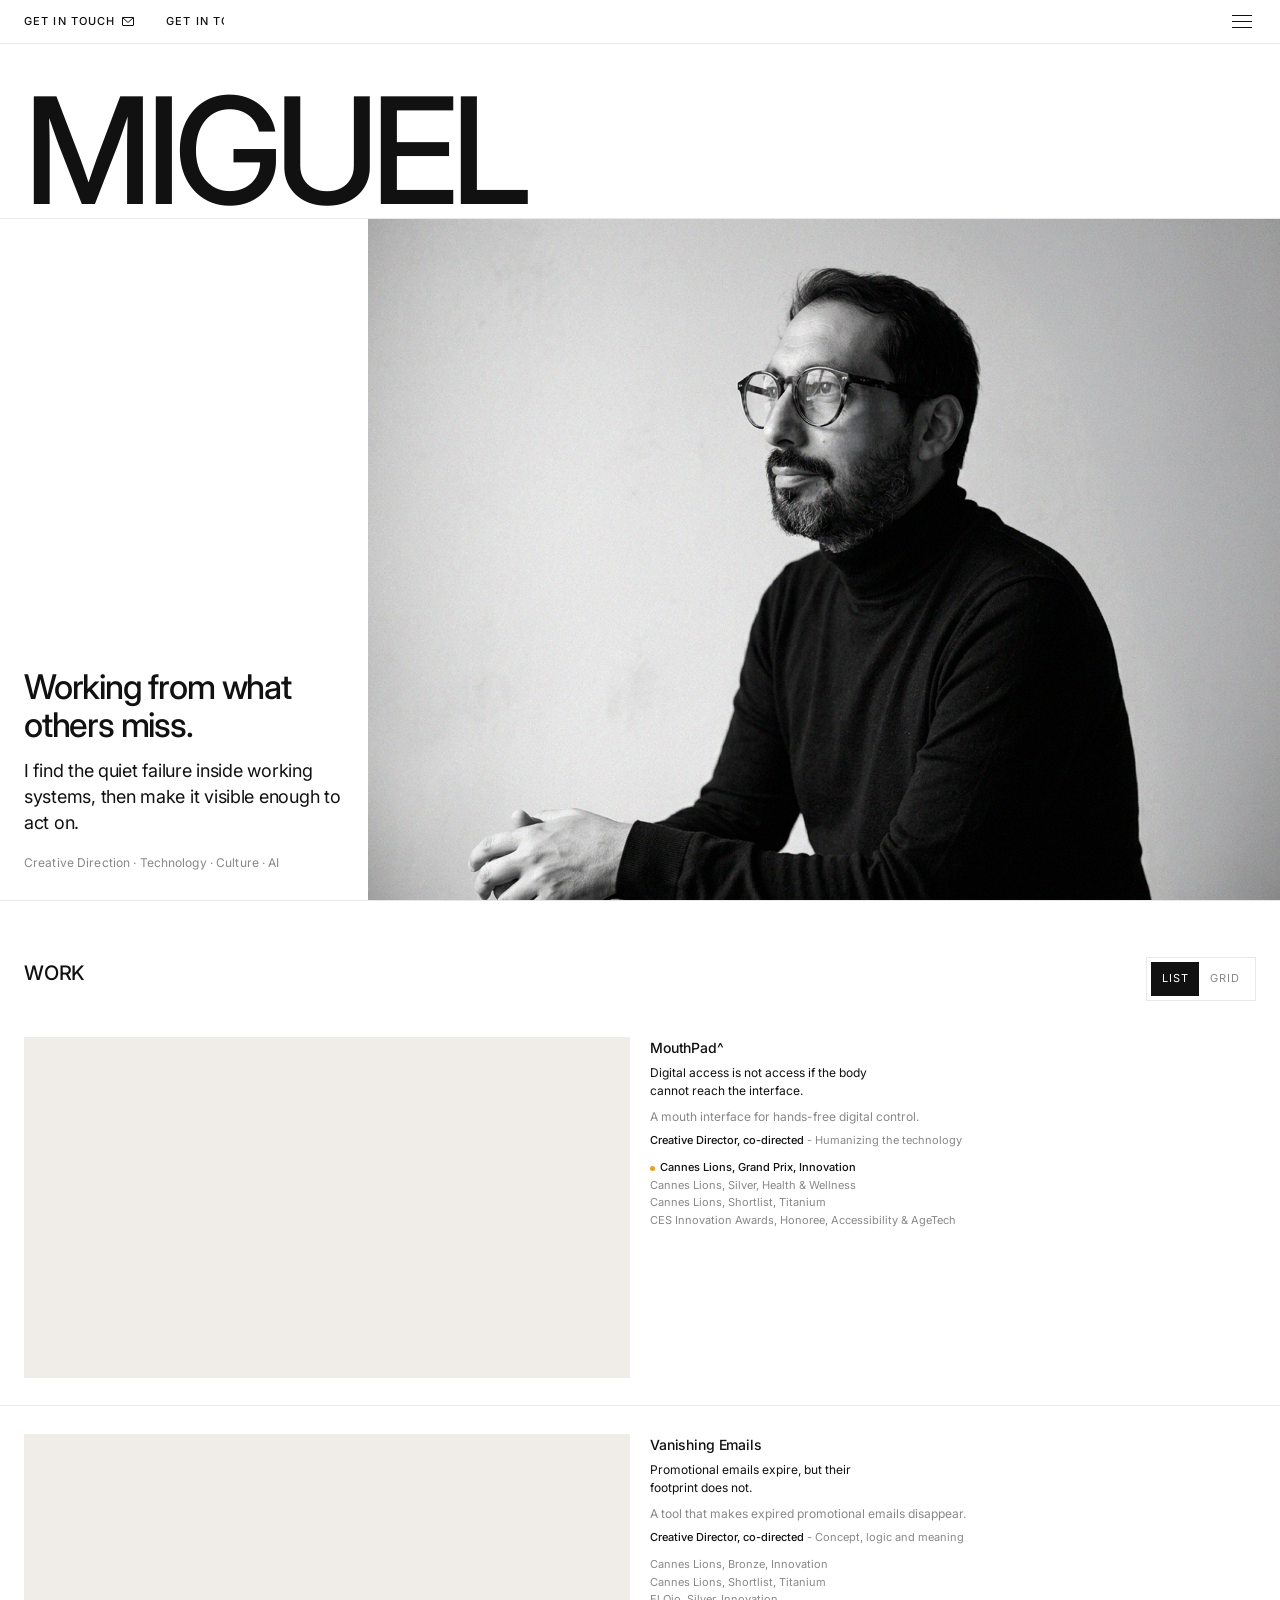
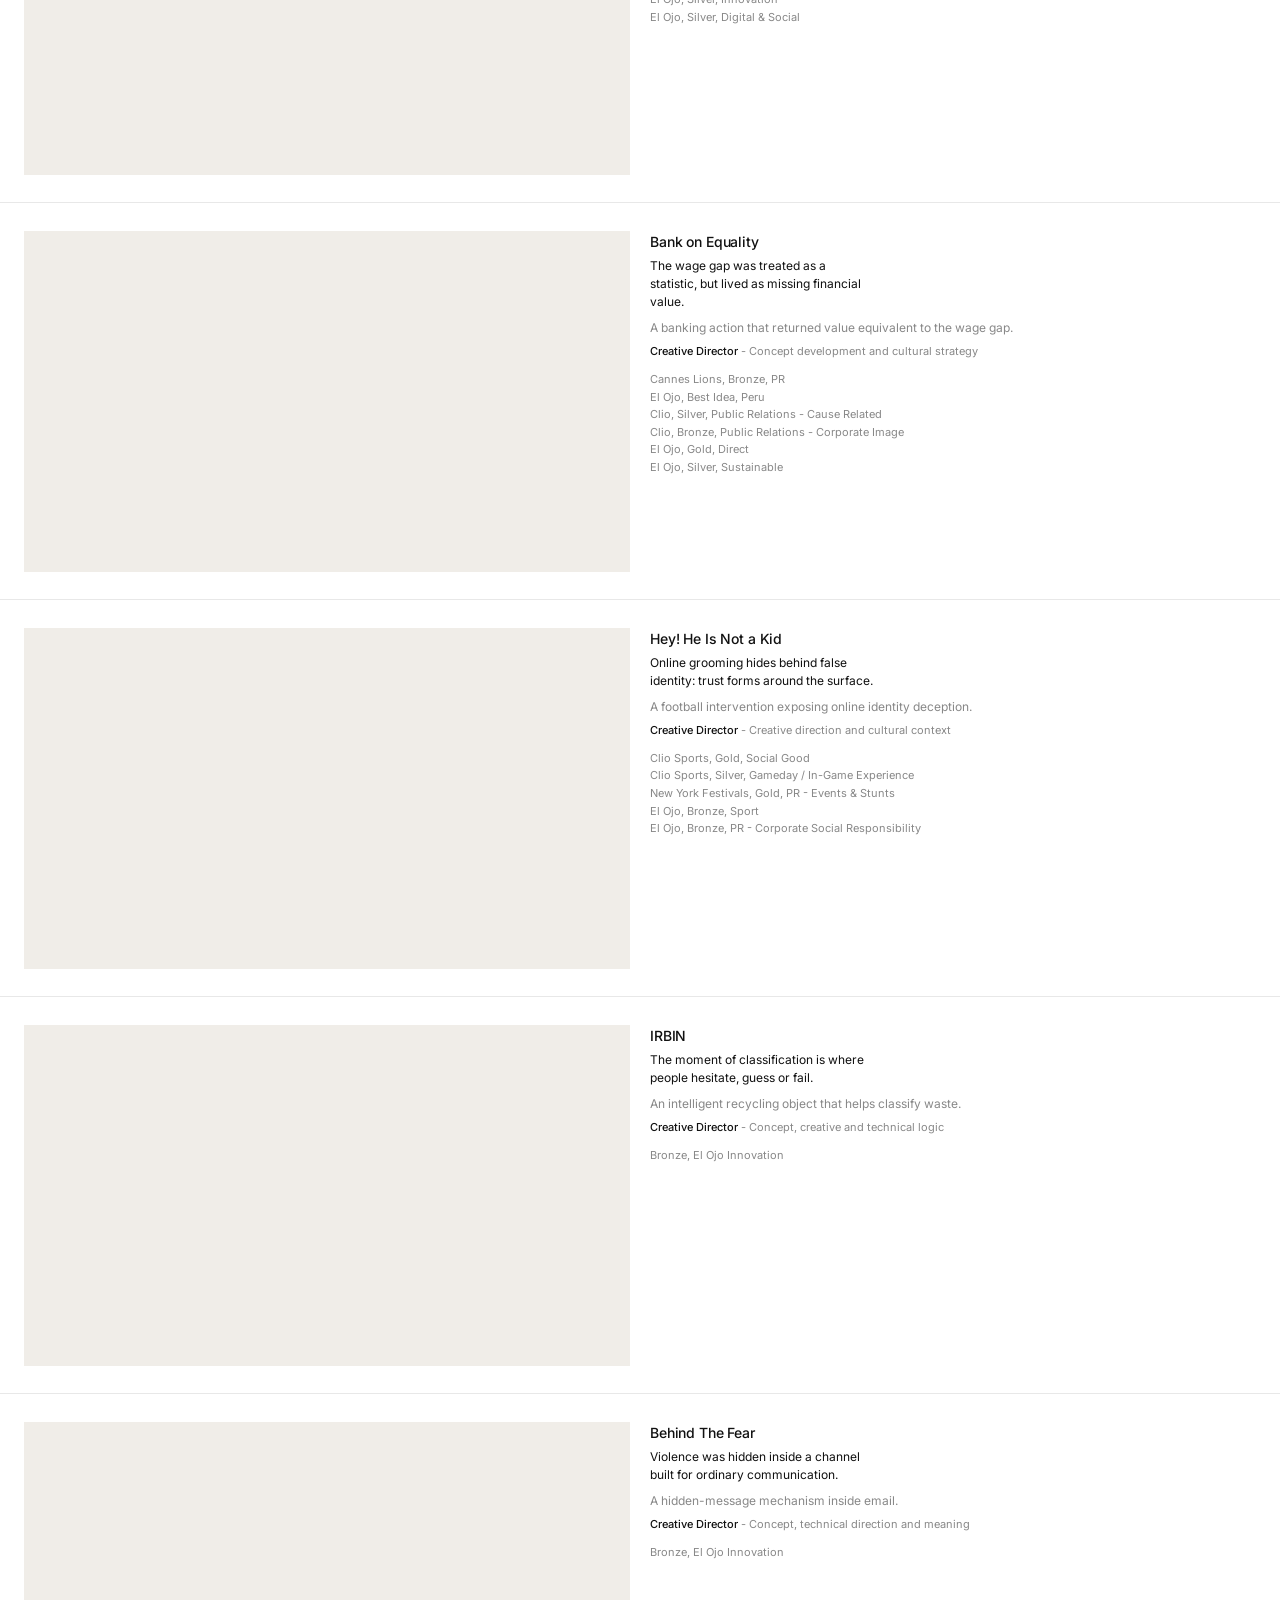
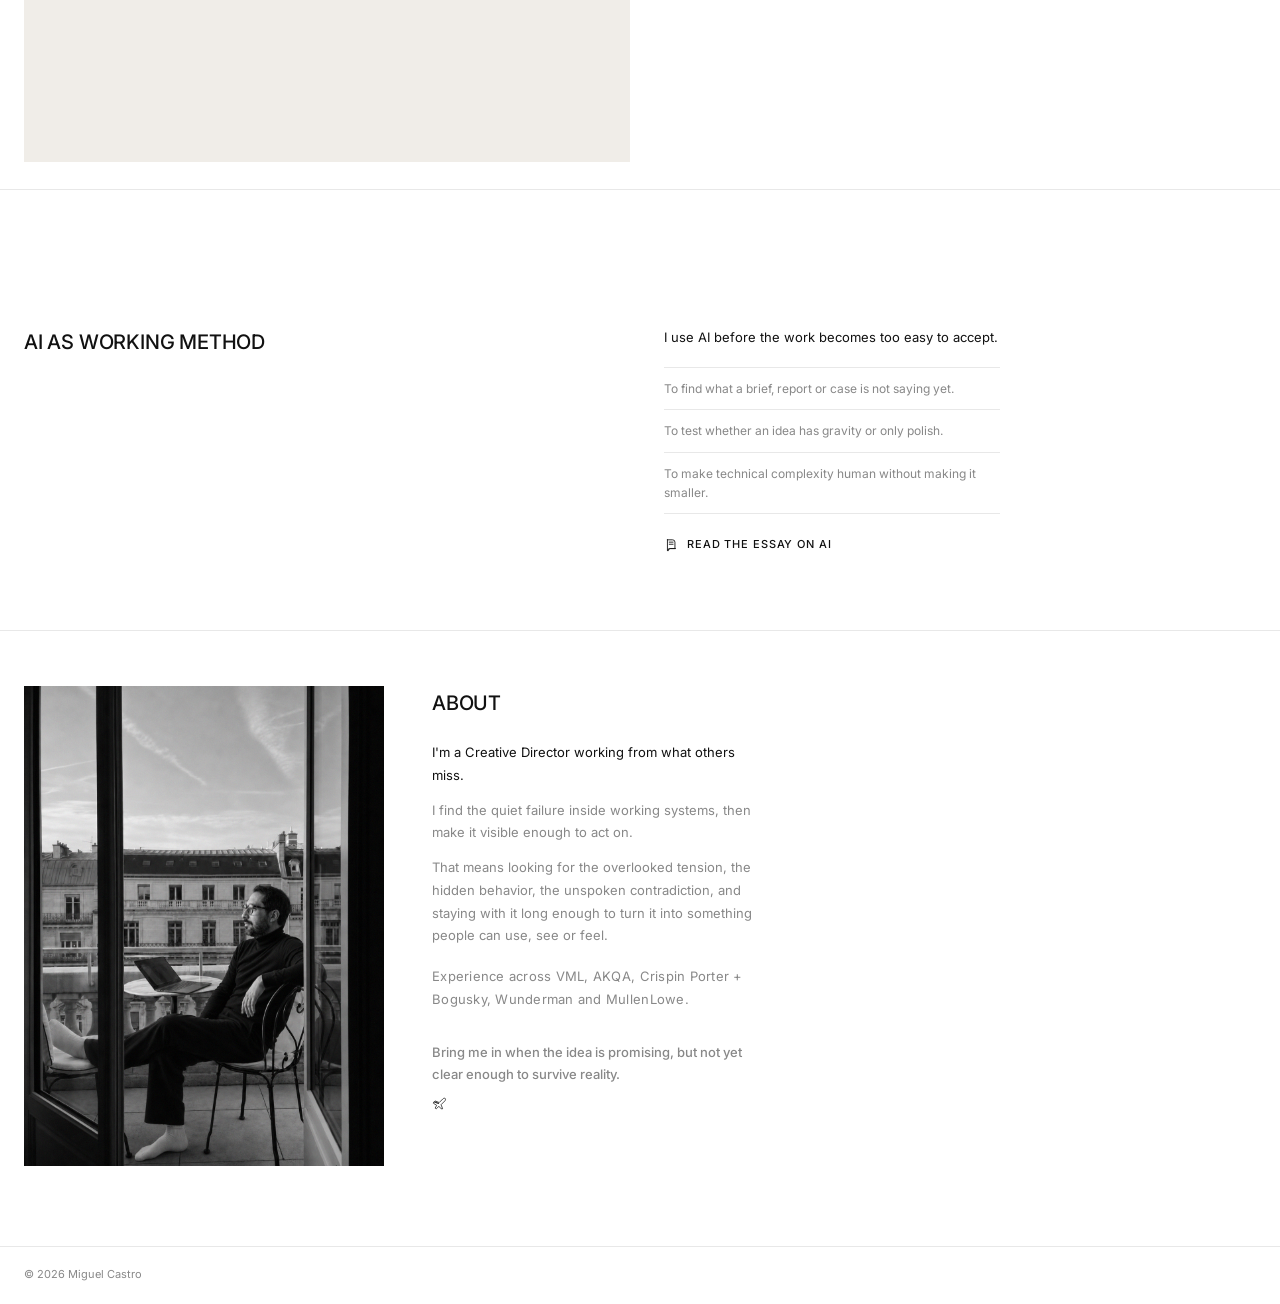
==== index.html @ 98047494 "Update index.html" ====
<!DOCTYPE html>
<html lang="en">
<head>
<meta charset="UTF-8">
<meta name="viewport" content="width=device-width, initial-scale=1.0">
<title>Miguel Castro - Creative Director</title>
<meta name="description" content="Creative Director working from what others miss. Finding overlooked tensions, hidden behaviors and unspoken contradictions across creativity, technology and culture.">
<meta name="author" content="Miguel Castro">
<meta name="robots" content="index, follow">

<!-- Open Graph -->
<meta property="og:type" content="website">
<meta property="og:title" content="Miguel Castro - Creative Director">
<meta property="og:description" content="Creative Director working from what others miss. Finding overlooked tensions, hidden behaviors and unspoken contradictions across creativity, technology and culture.">
<meta property="og:image" content="og-image.png">
<meta property="og:image:width" content="1200">
<meta property="og:image:height" content="630">

<!-- Twitter Card -->
<meta name="twitter:card" content="summary_large_image">
<meta name="twitter:title" content="Miguel Castro - Creative Director">
<meta name="twitter:description" content="Creative Director working from what others miss.">
<meta name="twitter:image" content="og-image.png">

<!-- Favicon -->
<link rel="icon" type="image/png" href="favicon.png">
<link rel="preconnect" href="https://fonts.googleapis.com">
<link rel="preconnect" href="https://fonts.gstatic.com" crossorigin>
<link href="https://fonts.googleapis.com/css2?family=Inter:wght@400;500&display=swap" rel="stylesheet">
<style>
  * { margin: 0; padding: 0; box-sizing: border-box; }
  html { scroll-behavior: smooth; }

  body {
    background: #fff;
    color: #111;
    font-family: 'Inter', -apple-system, 'Helvetica Neue', Helvetica, Arial, sans-serif;
    font-size: 13px;
    font-weight: 400;
    line-height: 1.6;
    -webkit-font-smoothing: antialiased;
    overflow-x: hidden;
  }

  ::selection { background: #111; color: #fff; }

  /* ---- Nav ---- */
  .site-nav {
    position: fixed; top: 0; left: 0; right: 0; z-index: 200;
    height: 44px;
    background: #fff;
    border-bottom: 1px solid #e8e8e8;
    display: flex;
    align-items: center;
    justify-content: space-between;
    padding: 0 24px;
    overflow: hidden;
  }

  /* Contained ticker CTA */
  .nav-ticker {
    display: inline-flex;
    align-items: center;
    overflow: hidden;
    width: 200px;
    height: 44px;
    cursor: pointer;
    text-decoration: none;
    flex-shrink: 0;
  }
  .nav-ticker-track {
    display: flex;
    white-space: nowrap;
    animation: ticker 6s linear infinite;
  }
  .nav-ticker:hover .nav-ticker-track {
    animation-play-state: paused;
  }
  .nav-ticker-track span {
    font-size: 11px;
    font-weight: 500;
    letter-spacing: 0.1em;
    text-transform: uppercase;
    color: #111;
    padding-right: 32px;
    display: inline-flex;
    align-items: center;
    gap: 7px;
  }
  .nav-ticker-track span svg {
    width: 12px; height: 9px;
    flex-shrink: 0;
  }
  @keyframes ticker {
    from { transform: translateX(0); }
    to { transform: translateX(-50%); }
  }

  /* Hamburger */
  .hamburger {
    background: none; border: none; cursor: pointer;
    display: flex; flex-direction: column;
    justify-content: center; gap: 5px;
    width: 24px; height: 24px; padding: 0;
    flex-shrink: 0;
    margin-left: 24px;
  }
  .hamburger span {
    display: block; width: 20px; height: 1px;
    background: #111;
    transition: transform 0.3s, opacity 0.3s;
    transform-origin: center;
  }
  .hamburger.open span:nth-child(1) { transform: translateY(6px) rotate(45deg); }
  .hamburger.open span:nth-child(2) { opacity: 0; }
  .hamburger.open span:nth-child(3) { transform: translateY(-6px) rotate(-45deg); }

  /* Nav panel */
  .nav-panel {
    position: fixed; top: 44px; right: 0; bottom: 0;
    width: 280px; z-index: 190;
    background: #fff;
    border-left: 1px solid #e8e8e8;
    display: flex; flex-direction: column;
    padding: 40px 32px;
    transform: translateX(100%);
    transition: transform 0.35s cubic-bezier(0.22, 1, 0.36, 1);
  }
  .nav-panel.open { transform: translateX(0); }
  .nav-panel a {
    font-size: 28px;
    font-weight: 500;
    letter-spacing: -0.02em;
    color: #111;
    text-decoration: none;
    line-height: 1.3;
    margin-bottom: 8px;
    transition: color 0.15s;
  }
  .nav-panel a:hover { color: #888; }
  .nav-panel .nav-linkedin {
    margin-top: auto;
    padding-top: 20px;
    border-top: 1px solid #e8e8e8;
    font-size: 12px;
    font-weight: 400;
    letter-spacing: 0.06em;
    color: #888;
  }

  .nav-overlay {
    display: none;
    position: fixed; inset: 0; z-index: 180;
  }
  .nav-overlay.open { display: block; }

  /* ---- Hero ---- */
  .hero {
    padding-top: 44px;
    border-bottom: 1px solid #e8e8e8;
  }

  .hero-name {
    font-size: clamp(64px, 16vw, 148px);
    font-weight: 500;
    letter-spacing: -0.05em;
    line-height: 0.88;
    text-transform: uppercase;
    color: #111;
    padding: 24px 24px 20px;
    border-bottom: 1px solid #e8e8e8;
  }

  .hero-body {
    display: grid;
    grid-template-columns: 1fr 1fr;
    align-items: end;
  }

  .hero-left {
    padding: 32px 24px 24px;
    display: flex;
    flex-direction: column;
    justify-content: flex-end;
    min-height: 280px;
  }

  .hero-caps span {
    display: block;
    font-size: 13px;
    color: #111;
    line-height: 1.7;
  }
  .hero-statement {
    max-width: 42ch;
  }
  .hero-line-primary {
    font-size: clamp(22px, 3.2vw, 34px) !important;
    font-weight: 500;
    letter-spacing: -0.035em;
    line-height: 1.12 !important;
    max-width: 16ch;
    margin-bottom: 14px;
  }
  .hero-line-secondary {
    font-size: clamp(14px, 1.45vw, 18px) !important;
    font-weight: 400;
    letter-spacing: -0.015em;
    line-height: 1.45 !important;
    color: #111;
    max-width: 42ch;
    margin-bottom: 18px;
  }
  .hero-line-tertiary {
    font-size: 12px !important;
    font-weight: 400;
    letter-spacing: 0.01em;
    line-height: 1.5 !important;
    color: #888 !important;
  }

  .hero-right {
    overflow: hidden;
    position: relative;
    width: 100%;
    align-self: end;
    justify-self: end;
  }
  .hero-right img {
    width: 100%;
    height: auto;
    display: block;
    object-position: center top;
  }
  .photo-placeholder {
    position: absolute; inset: 0;
    display: flex; align-items: center; justify-content: center;
    font-size: 11px; letter-spacing: 0.1em;
    text-transform: uppercase; color: #999;
  }

  /* ---- Main ---- */
  .main { padding: 0 24px; }

  .section-label {
    font-size: 20px;
    font-weight: 500;
    letter-spacing: -0.01em;
    text-transform: uppercase;
    color: #111;
    padding-bottom: 20px;
    margin-bottom: 0;
    position: relative;
  }

  /* ---- Work ---- */
  .work {
    padding-top: 56px;
    margin-bottom: 80px;
  }

  .case {
    padding: 28px 0;
    display: grid;
    grid-template-columns: 1fr 1fr;
    gap: 20px;
    align-items: start;
    position: relative;
  }
  .case::after {
    content: '';
    position: absolute;
    bottom: 0;
    left: 50%;
    transform: translateX(-50%);
    width: 100vw;
    height: 1px;
    background: #e8e8e8;
  }

  /* Left: video */
  .case-video {
    aspect-ratio: 16 / 9;
    background: #f0ede8;
    position: relative;
    overflow: hidden;
    width: 100%;
  }
  .case-video iframe {
    position: absolute; inset: 0;
    width: 100%; height: 100%;
    border: none;
  }
  .video-cover {
    position: absolute; inset: 0;
    display: flex; align-items: center; justify-content: center;
    gap: 8px;
    pointer-events: none;
    transition: opacity 0.4s;
    z-index: 2;
  }
  .case-video.loaded .video-cover { opacity: 0; }
  .play-ring {
    width: 28px; height: 28px; border-radius: 50%;
    border: 1px solid #ccc;
    display: flex; align-items: center; justify-content: center;
  }
  .play-ring svg { width: 8px; height: 8px; fill: #bbb; margin-left: 2px; }

  /* Right: info */
  .case-info {}

  .case-title {
    font-size: 14px;
    font-weight: 500;
    color: #111;
    letter-spacing: -0.01em;
    margin-bottom: 4px;
  }
  .case-unseen {
    font-size: 12px;
    color: #111;
    margin-bottom: 8px;
    line-height: 1.5;
    max-width: 28ch;
  }
  .case-desc {
    font-size: 12px;
    color: #888;
    margin-bottom: 6px;
    line-height: 1.5;
  }
  .case-role {
    font-size: 11px;
    color: #888;
    margin-bottom: 10px;
  }
  .case-role strong { color: #111; font-weight: 500; }

  .case-awards { list-style: none; }
  .case-awards li {
    font-size: 11px;
    color: #888;
    line-height: 1.6;
  }
  .case-awards li.gp {
    font-weight: 500;
    color: #111;
    display: flex;
    align-items: center;
    gap: 5px;
  }
  .case-awards li.gp::before {
    content: '';
    width: 5px; height: 5px;
    border-radius: 50%;
    background: #e8a020;
    display: inline-block;
    flex-shrink: 0;
  }
  /* ---- AI Method ---- */
  .ai-method {
    padding: 56px 0 72px;
    position: relative;
    display: grid;
    grid-template-columns: 1fr 1fr;
    gap: 48px;
    align-items: start;
  }
  .ai-method-copy {
    max-width: 42ch;
  }
  .ai-method-copy p {
    font-size: 13px;
    line-height: 1.75;
    color: #111;
    margin-bottom: 18px;
  }
  .ai-method-list {
    list-style: none;
    margin: 0 0 18px;
    max-width: 42ch;
    border-top: 1px solid #e8e8e8;
  }
  .ai-method-list li {
    margin: 0;
    padding: 11px 0;
    border-bottom: 1px solid #e8e8e8;
    font-size: 12px;
    line-height: 1.6;
    color: #888;
  }
  .ai-method-link {
    display: inline-flex;
    align-items: center;
    gap: 8px;
    margin-top: 4px;
    color: #111;
    text-decoration: none;
    font-size: 11px;
    font-weight: 500;
    letter-spacing: 0.08em;
    text-transform: uppercase;
    transition: color var(--motion-fast) var(--motion-ease),
                transform var(--motion-fast) var(--motion-ease);
  }
  .ai-method-link:hover {
    color: #888;
    transform: translateX(2px);
  }
  .ai-method-link-icon {
    display: inline-flex;
    align-items: center;
    justify-content: center;
    width: 15px;
    height: 15px;
    flex-shrink: 0;
  }
  .ai-method-link-icon svg {
    width: 15px;
    height: 15px;
    display: block;
  }

/* ---- About ---- */
  .about {
    padding-top: 56px;
    margin-bottom: 80px;
    display: grid;
    grid-template-columns: 1fr 1fr;
    gap: 48px;
    align-items: start;
    position: relative;
  }
  .about::before {
    content: '';
    position: absolute;
    top: 0;
    left: 50%;
    transform: translateX(-50%);
    width: 100vw;
    height: 1px;
    background: #e8e8e8;
  }
  .about-photo {
    background: #e0ddd8;
    overflow: hidden;
  }
  .about-photo img {
    width: 100%;
    height: auto;
    display: block;
  }
  .about-text .section-label {
    font-size: 20px;
    font-weight: 500;
    letter-spacing: -0.01em;
    text-transform: uppercase;
    color: #111;
    margin-bottom: 20px;
    padding-bottom: 0;
  }
  .about-text p {
    font-size: 13px;
    color: #888;
    line-height: 1.75;
    margin-bottom: 12px;
    max-width: 42ch;
  }
  .about-text p.primary { color: #111; }

  .about-proof {
    margin-top: 18px;
    font-size: 11px;
    line-height: 1.6;
    letter-spacing: 0.02em;
    color: #888;
  }

  .about-cta {
    margin-top: 18px;
    font-size: 13px;
    line-height: 1.6;
    color: #111;
    display: inline-flex;
    align-items: center;
    gap: 8px;
    flex-wrap: wrap;
    max-width: 42ch;
  }
  .about-cta strong {
    font-weight: 500;
  }
  .about-cta-icon {
    display: inline-flex;
    align-items: center;
    justify-content: center;
    width: 15px;
    height: 15px;
    color: #111;
    opacity: 0.9;
    transform: translateY(1px);
    transition: transform var(--motion-fast) var(--motion-ease), opacity var(--motion-fast) var(--motion-ease);
  }
  .about-cta-icon svg {
    width: 15px;
    height: 15px;
    display: block;
  }
  .about-cta:hover .about-cta-icon {
    transform: translate(2px, -1px);
    opacity: 1;
  }

  /* ---- Footer ---- */
  footer {
    padding: 20px 0;
    display: flex;
    align-items: center;
    justify-content: space-between;
    flex-wrap: wrap;
    gap: 6px;
    position: relative;
  }
  footer::before {
    content: '';
    position: absolute;
    top: 0;
    left: 50%;
    transform: translateX(-50%);
    width: 100vw;
    height: 1px;
    background: #e8e8e8;
  }
  footer span { font-size: 11px; color: #888; }
  footer a {
    font-size: 11px; color: #888;
    text-decoration: none; transition: color 0.15s;
  }
  footer a:hover { color: #111; }

  /* ---- Mobile ---- */
  @media (max-width: 680px) {
    .hero-name { font-size: clamp(52px, 16vw, 80px); padding: 18px 20px 14px; }
    .hero-body { grid-template-columns: 1fr; min-height: auto; }
    .hero-left { padding: 24px 20px; }
    .main { padding: 0 20px; }
    .case { grid-template-columns: 1fr; }
    .about { grid-template-columns: 1fr; gap: 28px; }
    .ai-method { grid-template-columns: 1fr; gap: 20px; }
    .about-text p { max-width: 100%; }
    .nav-panel { width: 100%; border-left: none; }
  }
  /* ---- Consolidated rebuild overrides ---- */
  :root {
    --motion-ease: cubic-bezier(0.22, 1, 0.36, 1);
    --motion-fast: 180ms;
    --motion-med: 320ms;
    --motion-slow: 620ms;
  }

  .site-nav {
    transition: box-shadow var(--motion-med) var(--motion-ease),
                background-color var(--motion-med) var(--motion-ease);
  }
  .site-nav.scrolled { box-shadow: 0 8px 24px rgba(0,0,0,0.04); }

  /* Structural sections: Header / Name / Hero */
  .header-section { position: relative; z-index: 200; }
  .name-section {
    padding-top: 44px;
    border-bottom: 1px solid #e8e8e8;
  }
  .name-section .hero-name { border-bottom: 0; }
  .hero {
    padding-top: 0;
    border-bottom: 1px solid #e8e8e8;
  }
  .hero-body {
    display: grid;
    grid-template-columns: minmax(0, 1fr) minmax(320px, 42vw);
    align-items: stretch;
    min-height: 280px;
  }
  .hero-left {
    min-height: 280px;
    justify-content: flex-end;
  }
  .hero-right {
    align-self: stretch;
    justify-self: end;
    width: 100%;
    height: 280px;
    display: flex;
    justify-content: flex-end;
    overflow: hidden;
  }
  .hero-right img,
  .hero-right .hero-image-placeholder {
    height: 100%;
    width: auto;
    max-width: 100%;
    display: block;
    object-fit: contain;
    object-position: center bottom;
  }
  .hero-right .hero-image-placeholder { aspect-ratio: 4 / 3; }

  .image-placeholder {
    display: block;
    position: relative;
    width: 100%;
    background:
      linear-gradient(135deg, rgba(17,17,17,0.08) 0 1px, transparent 1px 14px),
      #e0ddd8;
    overflow: hidden;
    transform: translateZ(0);
    transition: transform var(--motion-med) var(--motion-ease),
                background-color var(--motion-med) var(--motion-ease);
  }
  .image-placeholder::after {
    content: '';
    position: absolute;
    inset: 18px;
    border: 1px solid rgba(17,17,17,0.14);
    pointer-events: none;
  }
  .image-placeholder::before {
    content: '';
    position: absolute;
    inset: 0;
    background: radial-gradient(circle at var(--mx, 50%) var(--my, 50%), rgba(255,255,255,0.48), transparent 32%);
    opacity: 0;
    transition: opacity var(--motion-med) var(--motion-ease);
    pointer-events: none;
  }
  .hero-right img { transition: none; }
  .hero-right .image-placeholder { transition: none; }
  .hero-right .image-placeholder::before,
  .hero-right .image-placeholder::after { display: none; }
  .about-image-placeholder { aspect-ratio: 3 / 4; }
  .about { grid-template-columns: minmax(240px, 360px) 1fr; }
  .about-photo { width: 100%; max-width: 360px; }
  .about-photo img {
    width: 100%;
    height: auto;
    display: block;
    transition: transform var(--motion-med) var(--motion-ease);
  }
  .about-photo:hover img { transform: translateY(-2px); }
  .about-photo:hover .image-placeholder { transform: translateY(-2px); }
  .about-photo:hover .image-placeholder::before { opacity: 1; }

  .work-header {
    display: flex;
    align-items: flex-start;
    justify-content: space-between;
    gap: 20px;
    margin-bottom: 0;
  }
  .work-view-toggle {
    display: inline-flex;
    align-items: center;
    border: 1px solid #e8e8e8;
    background: #fff;
    padding: 4px;
    margin-top: 0;
  }
  .work-view-toggle button {
    border: 0;
    background: transparent;
    color: #888;
    font: inherit;
    font-size: 11px;
    letter-spacing: 0.08em;
    text-transform: uppercase;
    padding: 8px 11px;
    cursor: pointer;
    transition: background var(--motion-fast) var(--motion-ease),
                color var(--motion-fast) var(--motion-ease),
                transform var(--motion-fast) var(--motion-ease);
  }
  .work-view-toggle button:hover { color: #111; }
  .work-view-toggle button.active { background: #111; color: #fff; }
  .work-view-toggle button:active { transform: scale(0.97); }

  .work.is-grid .work-cases {
    display: grid;
    grid-template-columns: repeat(3, minmax(0, 1fr));
    gap: 28px 20px;
  }
  .work.is-grid .case {
    display: block;
    padding: 0;
    gap: 0;
    transform: none;
  }
  .work.is-grid .case::after { display: none; }
  .work.is-grid .case-video { margin-bottom: 14px; }
  .work.is-grid .case-title { margin-bottom: 6px; }
  .work.is-grid .case-desc { margin-bottom: 10px; max-width: 28ch; }
  .work.is-grid .case-unseen,
  .work.is-grid .case-role { display: none; }
  .work.is-grid .case-awards li { display: none; }
  .work.is-grid .case-awards li:first-child {
    display: flex;
    align-items: center;
    gap: 5px;
    color: #888;
    font-weight: 400;
    line-height: 1.5;
  }
  .work.is-grid .case-awards li.gp:first-child {
    color: #111;
    font-weight: 500;
  }
  .work.is-grid .case-awards li.gp:first-child::before {
    content: '';
    width: 5px;
    height: 5px;
    border-radius: 50%;
    background: #e8a020;
    display: inline-block;
    flex-shrink: 0;
  }

  .reveal {
    opacity: 0;
    transform: translateY(14px);
    transition: opacity var(--motion-slow) var(--motion-ease),
                transform var(--motion-slow) var(--motion-ease);
    transition-delay: var(--reveal-delay, 0ms);
  }
  .reveal.is-visible { opacity: 1; transform: translateY(0); }
  .hero-name.reveal { transform: translateY(18px); }
  .hero-caps span.reveal { transition-duration: 520ms; }

  .case {
    transition: opacity var(--motion-slow) var(--motion-ease),
                transform var(--motion-med) var(--motion-ease);
  }
  .case::after { transition: background var(--motion-med) var(--motion-ease); }
  .case:hover { transform: translateY(-2px); }
  .case:hover::after { background: #d8d8d8; }
  .case-video {
    transition: background-color var(--motion-med) var(--motion-ease),
                transform var(--motion-med) var(--motion-ease);
  }
  .case:hover .case-video { transform: translateY(-1px); }
  .work.is-grid .case:hover .case-video { transform: none; }
  .play-ring {
    transition: transform var(--motion-fast) var(--motion-ease),
                border-color var(--motion-fast) var(--motion-ease);
  }
  .case-video:hover .play-ring {
    transform: scale(1.08);
    border-color: #aaa;
  }

  .nav-panel a {
    opacity: 0;
    transform: translateX(14px);
    transition: opacity var(--motion-med) var(--motion-ease),
                transform var(--motion-med) var(--motion-ease),
                color 0.15s;
  }
  .nav-panel.open a { opacity: 1; transform: translateX(0); }
  .nav-panel.open a:nth-child(1) { transition-delay: 40ms; }
  .nav-panel.open a:nth-child(2) { transition-delay: 80ms; }
  .nav-panel.open a:nth-child(3) { transition-delay: 120ms; }
  .nav-panel.open a:nth-child(4) { transition-delay: 160ms; }
  @media (max-width: 960px) {
    .work.is-grid .work-cases { grid-template-columns: repeat(2, minmax(0, 1fr)); }
  }

  @media (max-width: 680px) {
    .hero-body {
      grid-template-columns: 1fr;
      min-height: auto;
    }
    .hero-left { min-height: auto; }
    .hero-right {
      width: 100%;
      max-width: 100%;
      height: auto;
      display: block;
    }
    .hero-right img,
    .hero-right .hero-image-placeholder {
      width: 100%;
      height: auto;
    }
    .hero-right .hero-image-placeholder { aspect-ratio: 4 / 3; }
    .work-header { align-items: center; }
    .work-view-toggle button { padding: 7px 8px; }
    .work.is-grid .work-cases { grid-template-columns: 1fr; }
    .about { grid-template-columns: 1fr; }
    .about-photo { max-width: 320px; }
  }

  @media (prefers-reduced-motion: reduce) {
    html { scroll-behavior: auto; }
    *, *::before, *::after {
      animation-duration: 0.01ms !important;
      animation-iteration-count: 1 !important;
      scroll-behavior: auto !important;
      transition-duration: 0.01ms !important;
    }
    .reveal { opacity: 1; transform: none; }
  }

  /* ---- Final home corrections: full-height hero image ---- */
  :root {
    --nav-height: 44px;
    --name-section-height: clamp(121px, calc(14.08vw + 44px), 175px);
    --hero-image-height: clamp(420px, calc(100svh - var(--nav-height) - var(--name-section-height)), 760px);
  }

  .hero-body {
    display: grid;
    grid-template-columns: minmax(0, 1fr) auto;
    align-items: stretch;
    min-height: var(--hero-image-height);
  }

  .hero-left {
    min-height: var(--hero-image-height);
    padding: 32px 24px 28px;
    display: flex;
    flex-direction: column;
    justify-content: flex-end;
  }

  .hero-right {
    align-self: stretch;
    justify-self: end;
    width: auto;
    height: var(--hero-image-height);
    min-height: var(--hero-image-height);
    max-width: none;
    display: flex;
    align-items: stretch;
    justify-content: flex-end;
    overflow: visible;
  }

  .hero-right img,
  .hero-right .hero-image-placeholder {
    width: auto;
    height: 100%;
    max-width: none;
    display: block;
    object-fit: contain;
    object-position: center bottom;
  }

  .hero-right .hero-image-placeholder {
    aspect-ratio: 1800 / 1344;
  }

  @media (max-width: 1100px) {
    :root {
      --hero-image-height: clamp(380px, calc(100svh - var(--nav-height) - var(--name-section-height)), 640px);
    }
  }

  @media (max-width: 760px) {
    :root {
      --hero-image-height: auto;
    }

    .hero-body {
      grid-template-columns: 1fr;
      min-height: auto;
    }

    .hero-left {
      min-height: auto;
      padding: 24px 20px;
    }

    .hero-right {
      width: 100%;
      height: auto;
      min-height: 0;
      overflow: hidden;
    }

    .hero-right img,
    .hero-right .hero-image-placeholder {
      width: 100%;
      height: auto;
      max-width: 100%;
    }
  }


</style>
</head>
<body>

<header class="header-section">
<nav class="site-nav">
  <a class="nav-ticker" href="mailto:miguel@miguelcastro.cc">
    <div class="nav-ticker-track">
      <span>Get in touch <svg viewBox="0 0 12 9" fill="none" stroke="#111" stroke-width="1"><rect x="0.5" y="0.5" width="11" height="8" rx="0.5"/><polyline points="0.5,0.5 6,5.5 11.5,0.5"/></svg></span>
      <span>Get in touch <svg viewBox="0 0 12 9" fill="none" stroke="#111" stroke-width="1"><rect x="0.5" y="0.5" width="11" height="8" rx="0.5"/><polyline points="0.5,0.5 6,5.5 11.5,0.5"/></svg></span>
      <span>Get in touch <svg viewBox="0 0 12 9" fill="none" stroke="#111" stroke-width="1"><rect x="0.5" y="0.5" width="11" height="8" rx="0.5"/><polyline points="0.5,0.5 6,5.5 11.5,0.5"/></svg></span>
      <span>Get in touch <svg viewBox="0 0 12 9" fill="none" stroke="#111" stroke-width="1"><rect x="0.5" y="0.5" width="11" height="8" rx="0.5"/><polyline points="0.5,0.5 6,5.5 11.5,0.5"/></svg></span>
    </div>
  </a>
  <button class="hamburger" id="hamburger" aria-label="Menu">
    <span></span><span></span><span></span>
  </button>
</nav>

<div class="nav-overlay" id="navOverlay"></div>
<div class="nav-panel" id="navPanel">
  <a href="#work" class="nav-link">Work</a>
  <a href="#about" class="nav-link">About</a>
<a href="/essay/">Essay on AI</a>
  <a href="mailto:miguel@miguelcastro.cc" class="nav-link">Contact</a>
  <a href="https://www.linkedin.com/in/miguelcastroe/" target="_blank" rel="noopener" class="nav-linkedin nav-link">LinkedIn ↗</a>
</div>
</header>

<section class="name-section" aria-label="Name">
  <h1 class="hero-name">Miguel</h1>
</section>

<section class="hero" aria-label="Hero">
  <div class="hero-body">
    <div class="hero-left">
      <div class="hero-caps hero-statement">
        <span class="hero-line-primary">Working from what others miss.</span>
        <span class="hero-line-secondary">I find the quiet failure inside working systems, then make it visible enough to act on.</span>
        <span class="hero-line-tertiary">Creative Direction · Technology · Culture · AI</span>
      </div>
    </div>
    <div class="hero-right">
      <img src="hero_boy.png" alt="Miguel Castro">
    </div>
  </div>
</section>

<div class="main">

  <section class="work" id="work">
    <div class="work-header">
      <p class="section-label">Work</p>
      <div class="work-view-toggle" aria-label="Work view">
        <button type="button" class="active" data-work-view="list" aria-pressed="true">List</button>
        <button type="button" data-work-view="grid" aria-pressed="false">Grid</button>
      </div>
    </div>
    <div class="work-cases">

    <div class="case">
      <div class="case-video">
        <div class="video-cover">
          <div class="play-ring"><svg viewBox="0 0 8 8"><polygon points="1,1 7,4 1,7"/></svg></div>
        </div>
        <iframe src="https://player.vimeo.com/video/951744690?title=0&byline=0&portrait=0&dnt=1"
          loading="lazy" title="MouthPad^"
          allow="fullscreen" allowfullscreen
          onload="this.closest('.case-video').classList.add('loaded')"></iframe>
      </div>
      <div class="case-info">
        <p class="case-title">MouthPad^</p>
        <p class="case-unseen">Digital access is not access if the body cannot reach the interface.</p>
        <p class="case-desc">A mouth interface for hands-free digital control.</p>
        <p class="case-role"><strong>Creative Director, co-directed</strong> - Humanizing the technology</p>
        <ul class="case-awards">
          <li class="gp">Cannes Lions, Grand Prix, Innovation</li>
          <li>Cannes Lions, Silver, Health &amp; Wellness</li>
          <li>Cannes Lions, Shortlist, Titanium</li>
          <li>CES Innovation Awards, Honoree, Accessibility &amp; AgeTech</li>
        </ul>
      </div>
    </div>

    <div class="case">
      <div class="case-video">
        <div class="video-cover">
          <div class="play-ring"><svg viewBox="0 0 8 8"><polygon points="1,1 7,4 1,7"/></svg></div>
        </div>
        <iframe src="https://drive.google.com/file/d/1yVWemNHYkXgykMQZ-Si6mcepXIfFkfxb/preview"
          loading="lazy" title="Vanishing Emails"
          allow="fullscreen" allowfullscreen
          onload="this.closest('.case-video').classList.add('loaded')"></iframe>
      </div>
      <div class="case-info">
        <p class="case-title">Vanishing Emails</p>
        <p class="case-unseen">Promotional emails expire, but their footprint does not.</p>
        <p class="case-desc">A tool that makes expired promotional emails disappear.</p>
        <p class="case-role"><strong>Creative Director, co-directed</strong> - Concept, logic and meaning</p>
        <ul class="case-awards">
          <li>Cannes Lions, Bronze, Innovation</li>
          <li>Cannes Lions, Shortlist, Titanium</li>
          <li>El Ojo, Silver, Innovation</li>
          <li>El Ojo, Silver, Digital &amp; Social</li>
        </ul>
      </div>
    </div>

    <div class="case">
      <div class="case-video">
        <div class="video-cover">
          <div class="play-ring"><svg viewBox="0 0 8 8"><polygon points="1,1 7,4 1,7"/></svg></div>
        </div>
        <iframe src="https://player.vimeo.com/video/1195199689?title=0&byline=0&portrait=0&dnt=1"
          loading="lazy" title="Bank on Equality"
          allow="fullscreen" allowfullscreen
          onload="this.closest('.case-video').classList.add('loaded')"></iframe>
      </div>
      <div class="case-info">
        <p class="case-title">Bank on Equality</p>
        <p class="case-unseen">The wage gap was treated as a statistic, but lived as missing financial value.</p>
        <p class="case-desc">A banking action that returned value equivalent to the wage gap.</p>
        <p class="case-role"><strong>Creative Director</strong> - Concept development and cultural strategy</p>
        <ul class="case-awards">
          <li>Cannes Lions, Bronze, PR</li>
          <li>El Ojo, Best Idea, Peru</li>
          <li>Clio, Silver, Public Relations - Cause Related</li>
          <li>Clio, Bronze, Public Relations - Corporate Image</li>
          <li>El Ojo, Gold, Direct</li>
          <li>El Ojo, Silver, Sustainable</li>
        </ul>
      </div>
    </div>

    <div class="case">
      <div class="case-video">
        <div class="video-cover">
          <div class="play-ring"><svg viewBox="0 0 8 8"><polygon points="1,1 7,4 1,7"/></svg></div>
        </div>
        <iframe src="https://player.vimeo.com/video/1195200005?title=0&byline=0&portrait=0&dnt=1"
          loading="lazy" title="Hey! He Is Not a Kid"
          allow="fullscreen" allowfullscreen
          onload="this.closest('.case-video').classList.add('loaded')"></iframe>
      </div>
      <div class="case-info">
        <p class="case-title">Hey! He Is Not a Kid</p>
        <p class="case-unseen">Online grooming hides behind false identity: trust forms around the surface.</p>
        <p class="case-desc">A football intervention exposing online identity deception.</p>
        <p class="case-role"><strong>Creative Director</strong> - Creative direction and cultural context</p>
        <ul class="case-awards">
          <li>Clio Sports, Gold, Social Good</li>
          <li>Clio Sports, Silver, Gameday / In-Game Experience</li>
          <li>New York Festivals, Gold, PR - Events &amp; Stunts</li>
          <li>El Ojo, Bronze, Sport</li>
          <li>El Ojo, Bronze, PR - Corporate Social Responsibility</li>
        </ul>
      </div>
    </div>

    <div class="case">
      <div class="case-video">
        <div class="video-cover">
          <div class="play-ring"><svg viewBox="0 0 8 8"><polygon points="1,1 7,4 1,7"/></svg></div>
        </div>
        <iframe src="https://player.vimeo.com/video/1047856721?title=0&byline=0&portrait=0&dnt=1"
          loading="lazy" title="IRBIN"
          allow="fullscreen" allowfullscreen
          onload="this.closest('.case-video').classList.add('loaded')"></iframe>
      </div>
      <div class="case-info">
        <p class="case-title">IRBIN</p>
        <p class="case-unseen">The moment of classification is where people hesitate, guess or fail.</p>
        <p class="case-desc">An intelligent recycling object that helps classify waste.</p>
        <p class="case-role"><strong>Creative Director</strong> - Concept, creative and technical logic</p>
        <ul class="case-awards">
          <li>Bronze, El Ojo Innovation</li>
        </ul>
      </div>
    </div>

    <div class="case">
      <div class="case-video">
        <div class="video-cover">
          <div class="play-ring"><svg viewBox="0 0 8 8"><polygon points="1,1 7,4 1,7"/></svg></div>
        </div>
        <iframe src="https://player.vimeo.com/video/1035621612?title=0&byline=0&portrait=0&dnt=1"
          loading="lazy" title="Behind The Fear"
          allow="fullscreen" allowfullscreen
          onload="this.closest('.case-video').classList.add('loaded')"></iframe>
      </div>
      <div class="case-info">
        <p class="case-title">Behind The Fear</p>
        <p class="case-unseen">Violence was hidden inside a channel built for ordinary communication.</p>
        <p class="case-desc">A hidden-message mechanism inside email.</p>
        <p class="case-role"><strong>Creative Director</strong> - Concept, technical direction and meaning</p>
        <ul class="case-awards">
          <li>Bronze, El Ojo Innovation</li>
        </ul>
      </div>
    </div>

    </div>

  </section>


  <section class="ai-method" id="ai-method">
    <p class="section-label">AI as working method</p>
    <div class="ai-method-copy">
      <p>I use AI before the work becomes too easy to accept.</p>
      <ul class="ai-method-list">
        <li>To find what a brief, report or case is not saying yet.</li>
        <li>To test whether an idea has gravity or only polish.</li>
        <li>To make technical complexity human without making it smaller.</li>
      </ul>
      <a class="ai-method-link" href="/essay/">
  <span class="ai-method-link-icon" aria-hidden="true">
          <svg viewBox="0 0 24 24" fill="none" stroke="currentColor" stroke-width="1.4" stroke-linecap="round" stroke-linejoin="round">
            <path d="M5.5 4.5h8.2a3.8 3.8 0 0 1 3.8 3.8v10.2H9.3A3.8 3.8 0 0 0 5.5 22V4.5Z"/>
            <path d="M18.5 18.5H10.3A3.8 3.8 0 0 0 6.5 22"/>
            <path d="M8.4 8.2h6.1"/>
            <path d="M8.4 11.6h6.1"/>
          </svg>
        </span>
        <span>Read the essay on AI</span>
      </a>
    </div>
  </section>

  <section class="about" id="about">
    <div class="about-photo">
      <img src="action-boy.png" alt="Miguel Castro">
    </div>
    <div class="about-text">
      <p class="section-label">About</p>
      <p class="primary">I'm a Creative Director working from what others miss.</p>
      <p>I find the quiet failure inside working systems, then make it visible enough to act on.</p>
      <p>That means looking for the overlooked tension, the hidden behavior, the unspoken contradiction, and staying with it long enough to turn it into something people can use, see or feel.</p>
      <p class="about-proof">Experience across VML, AKQA, Crispin Porter + Bogusky, Wunderman and MullenLowe.</p>
      <p class="about-cta">
        <strong>Bring me in when the idea is promising, but not yet clear enough to survive reality.</strong>
        <span class="about-cta-icon" aria-hidden="true">
          <svg viewBox="0 0 24 24" fill="none" stroke="currentColor" stroke-width="1.3" stroke-linecap="round" stroke-linejoin="round">
            <path d="M10.5 13.5L3 11L2 13L7.5 16.5L5 21L7 22L11 18L14.5 22H17L14.5 15.5L20.5 9.5C21.7 8.3 22 6.4 21.2 5.6C20.4 4.8 18.5 5.1 17.3 6.3L11.5 12.1L5 9.5L4 11L10.5 13.5Z"/>
          </svg>
        </span>
      </p>
    </div>
  </section>
  <footer>
    <span>© 2026 Miguel Castro</span>
  </footer>

</div>

<script>
  var hamburger = document.getElementById('hamburger');
  var panel     = document.getElementById('navPanel');
  var overlay   = document.getElementById('navOverlay');

  function closeNav() {
    hamburger.classList.remove('open');
    panel.classList.remove('open');
    overlay.classList.remove('open');
    document.body.style.overflow = '';
  }

  hamburger.addEventListener('click', function () {
    var opening = !panel.classList.contains('open');
    hamburger.classList.toggle('open', opening);
    panel.classList.toggle('open', opening);
    overlay.classList.toggle('open', opening);
    document.body.style.overflow = opening ? 'hidden' : '';
  });

  overlay.addEventListener('click', closeNav);

  document.querySelectorAll('.nav-link').forEach(function (l) {
    l.addEventListener('click', closeNav);
  });

  document.addEventListener('keydown', function (e) {
    if (e.key === 'Escape') closeNav();
  });
  // ---- Work view switch ----
  (function () {
    var work = document.getElementById('work');
    if (!work) return;
    var buttons = work.querySelectorAll('[data-work-view]');
    buttons.forEach(function (button) {
      button.addEventListener('click', function () {
        var view = button.getAttribute('data-work-view');
        work.classList.toggle('is-grid', view === 'grid');
        buttons.forEach(function (b) {
          var active = b === button;
          b.classList.toggle('active', active);
          b.setAttribute('aria-pressed', active ? 'true' : 'false');
        });
      });
    });
  })();

  // ---- Micro-interactions ----
  (function () {
    var nav = document.querySelector('.site-nav');
    function setNavState() {
      if (!nav) return;
      nav.classList.toggle('scrolled', window.scrollY > 8);
    }
    setNavState();
    window.addEventListener('scroll', setNavState, { passive: true });

    var revealItems = document.querySelectorAll('.hero-name, .hero-caps span, .case, .ai-method .section-label, .ai-method-copy p, .ai-method-list li, .ai-method-link, .about-photo, .about-text p, footer span, footer a');
    revealItems.forEach(function (el, index) {
      el.classList.add('reveal');
      el.style.setProperty('--reveal-delay', Math.min(index * 18, 160) + 'ms');
    });

    if ('IntersectionObserver' in window) {
      var observer = new IntersectionObserver(function (entries) {
        entries.forEach(function (entry) {
          if (entry.isIntersecting) {
            entry.target.classList.add('is-visible');
            observer.unobserve(entry.target);
          }
        });
      }, { threshold: 0.12 });
      revealItems.forEach(function (el) { observer.observe(el); });
    } else {
      revealItems.forEach(function (el) { el.classList.add('is-visible'); });
    }

    document.querySelectorAll('.about-photo .image-placeholder').forEach(function (el) {
      el.addEventListener('pointermove', function (e) {
        var r = el.getBoundingClientRect();
        el.style.setProperty('--mx', ((e.clientX - r.left) / r.width * 100) + '%');
        el.style.setProperty('--my', ((e.clientY - r.top) / r.height * 100) + '%');
      });
    });
  })();
</script>

</body>
</html>
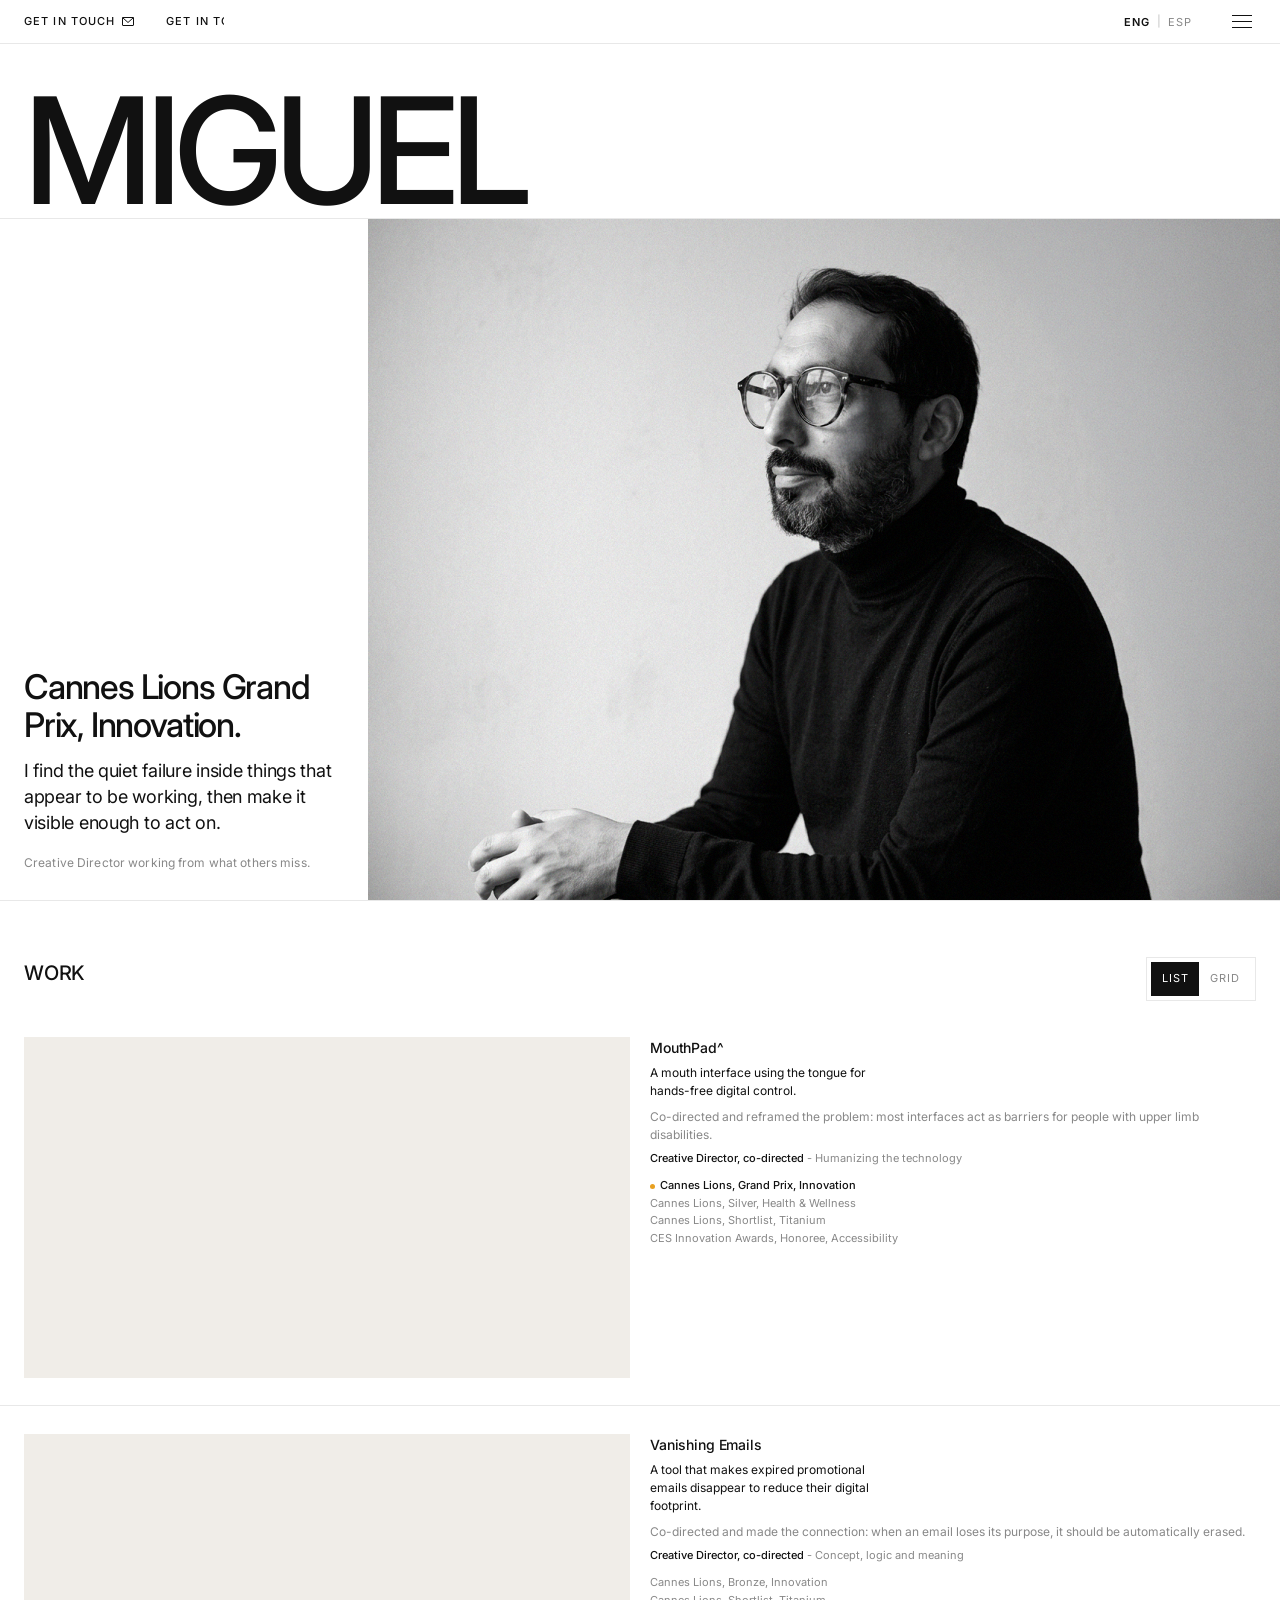
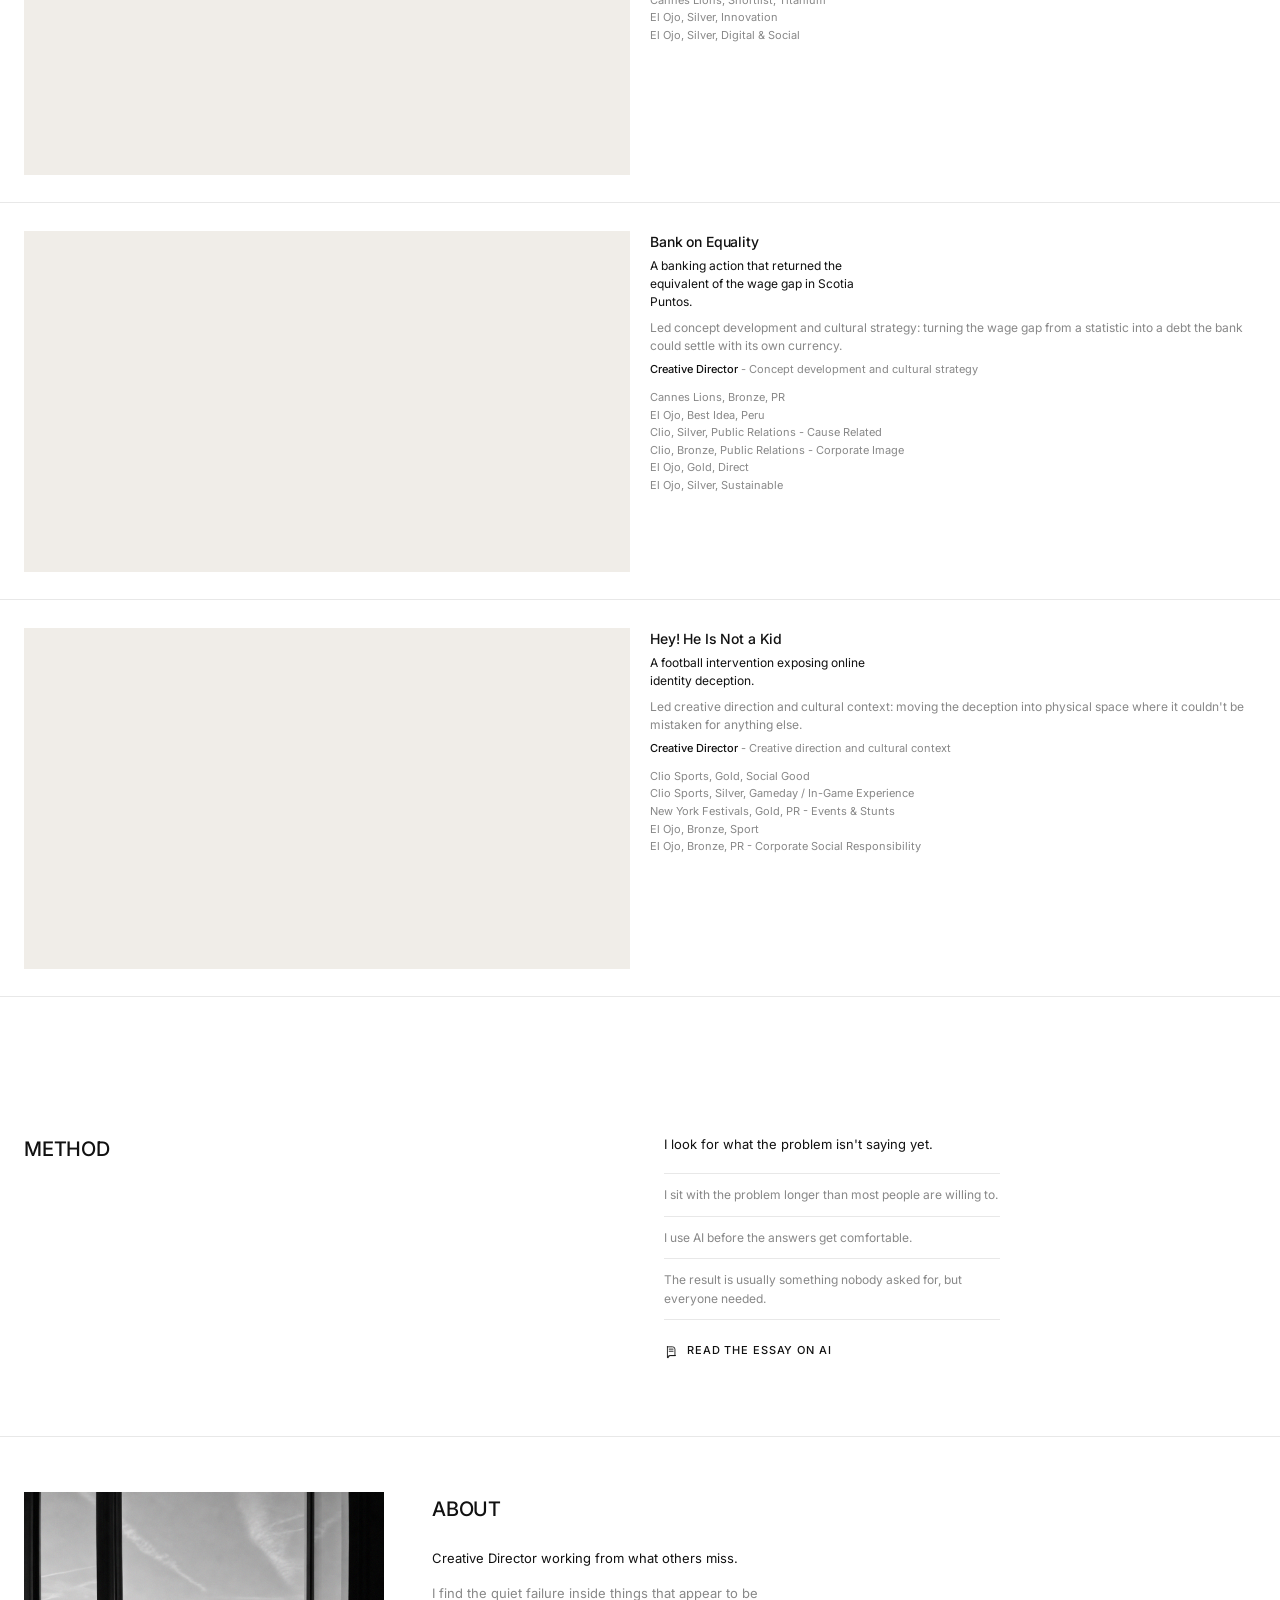
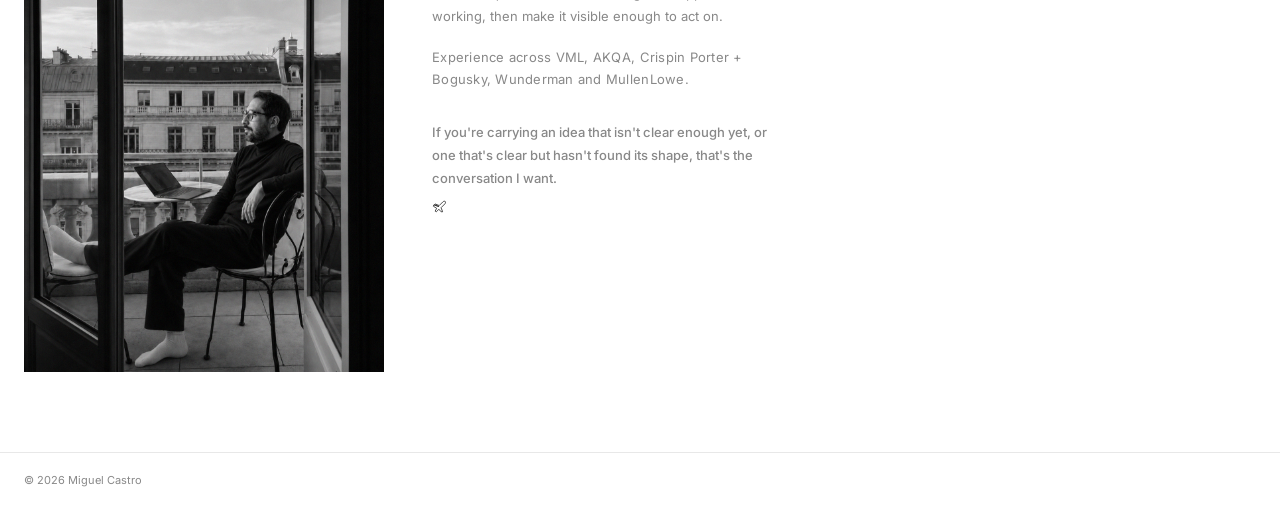
==== commit 14bf6ad6: "Update index.html" ====
--- a/index.html
+++ b/index.html
@@ -769,8 +769,38 @@
   .nav-panel.open a:nth-child(2) { transition-delay: 80ms; }
   .nav-panel.open a:nth-child(3) { transition-delay: 120ms; }
   .nav-panel.open a:nth-child(4) { transition-delay: 160ms; }
-  @media (max-width: 960px) {
-    .work.is-grid .work-cases { grid-template-columns: repeat(2, minmax(0, 1fr)); }
+  /* ---- Mobile collapse toggle ---- */
+  .work-collapse-toggle {
+    display: none;
+    background: none;
+    border: 1px solid #e8e8e8;
+    cursor: pointer;
+    font-family: inherit;
+    font-size: 18px;
+    font-weight: 400;
+    color: #111;
+    width: 36px;
+    height: 36px;
+    align-items: center;
+    justify-content: center;
+    flex-shrink: 0;
+    line-height: 1;
+  }
+
+  @media (max-width: 680px) {
+    .work-view-toggle { display: none; }
+    .work-collapse-toggle { display: flex; }
+
+    .case-detail {
+      overflow: hidden;
+      transition: max-height 0.35s cubic-bezier(0.22, 1, 0.36, 1), opacity 0.35s ease;
+      max-height: 600px;
+      opacity: 1;
+    }
+    .work.is-collapsed .case-detail {
+      max-height: 0;
+      opacity: 0;
+    }
   }
 
   @media (max-width: 680px) {
@@ -909,17 +939,24 @@
       <span>Get in touch <svg viewBox="0 0 12 9" fill="none" stroke="#111" stroke-width="1"><rect x="0.5" y="0.5" width="11" height="8" rx="0.5"/><polyline points="0.5,0.5 6,5.5 11.5,0.5"/></svg></span>
     </div>
   </a>
-  <button class="hamburger" id="hamburger" aria-label="Menu">
-    <span></span><span></span><span></span>
-  </button>
+  <div style="display:flex;align-items:center;gap:16px;">
+    <div style="display:flex;align-items:center;gap:6px;font-size:11px;font-weight:500;letter-spacing:0.1em;text-transform:uppercase;">
+      <button id="langEng" style="background:none;border:none;cursor:pointer;font-family:inherit;font-size:11px;font-weight:600;letter-spacing:0.1em;text-transform:uppercase;color:#111;padding:0;">ENG</button>
+      <span style="color:#ccc;">|</span>
+      <button id="langEsp" style="background:none;border:none;cursor:pointer;font-family:inherit;font-size:11px;font-weight:400;letter-spacing:0.1em;text-transform:uppercase;color:#888;padding:0;">ESP</button>
+    </div>
+    <button class="hamburger" id="hamburger" aria-label="Menu">
+      <span></span><span></span><span></span>
+    </button>
+  </div>
 </nav>
 
 <div class="nav-overlay" id="navOverlay"></div>
 <div class="nav-panel" id="navPanel">
-  <a href="#work" class="nav-link">Work</a>
-  <a href="#about" class="nav-link">About</a>
-<a href="/essay/">Essay on AI</a>
-  <a href="mailto:miguel@miguelcastro.cc" class="nav-link">Contact</a>
+  <a href="#work" class="nav-link" data-en="Work" data-es="Trabajo">Work</a>
+  <a href="#about" class="nav-link" data-en="About" data-es="Sobre mí">About</a>
+  <a href="https://global.miguelcastro.works/essay/" class="nav-link" target="_blank" rel="noopener noreferrer" data-en="Essay on AI" data-es="Ensayo sobre IA">Essay on AI</a>
+  <a href="mailto:miguel@miguelcastro.cc" class="nav-link" data-en="Contact" data-es="Contacto">Contact</a>
   <a href="https://www.linkedin.com/in/miguelcastroe/" target="_blank" rel="noopener" class="nav-linkedin nav-link">LinkedIn ↗</a>
 </div>
 </header>
@@ -932,9 +969,9 @@
   <div class="hero-body">
     <div class="hero-left">
       <div class="hero-caps hero-statement">
-        <span class="hero-line-primary">Working from what others miss.</span>
-        <span class="hero-line-secondary">I find the quiet failure inside working systems, then make it visible enough to act on.</span>
-        <span class="hero-line-tertiary">Creative Direction · Technology · Culture · AI</span>
+        <span class="hero-line-primary" data-en="Cannes Lions Grand Prix, Innovation." data-es="Cannes Lions Grand Prix, Innovación.">Cannes Lions Grand Prix, Innovation.</span>
+        <span class="hero-line-secondary" data-en="I find the quiet failure inside things that appear to be working, then make it visible enough to act on." data-es="Encuentro la falla silenciosa dentro de lo que parece funcionar y la convierto en algo que se puede ver, usar o sentir.">I find the quiet failure inside things that appear to be working, then make it visible enough to act on.</span>
+        <span class="hero-line-tertiary" data-en="Creative Director working from what others miss." data-es="Director Creativo que trabaja desde lo que otros no ven.">Creative Director working from what others miss.</span>
       </div>
     </div>
     <div class="hero-right">
@@ -947,11 +984,12 @@
 
   <section class="work" id="work">
     <div class="work-header">
-      <p class="section-label">Work</p>
+      <p class="section-label" data-en="Work" data-es="Trabajo">Work</p>
       <div class="work-view-toggle" aria-label="Work view">
         <button type="button" class="active" data-work-view="list" aria-pressed="true">List</button>
         <button type="button" data-work-view="grid" aria-pressed="false">Grid</button>
       </div>
+      <button class="work-collapse-toggle" id="workCollapseToggle" aria-label="Collapse cases">−</button>
     </div>
     <div class="work-cases">
 
@@ -967,15 +1005,17 @@
       </div>
       <div class="case-info">
         <p class="case-title">MouthPad^</p>
-        <p class="case-unseen">Digital access is not access if the body cannot reach the interface.</p>
-        <p class="case-desc">A mouth interface for hands-free digital control.</p>
-        <p class="case-role"><strong>Creative Director, co-directed</strong> - Humanizing the technology</p>
+        <div class="case-detail">
+        <p class="case-unseen" data-en="A mouth interface using the tongue for hands-free digital control." data-es="Una interfaz controlada por la lengua para usar dispositivos digitales sin manos.">A mouth interface using the tongue for hands-free digital control.</p>
+        <p class="case-desc" data-en="Co-directed and reframed the problem: most interfaces act as barriers for people with upper limb disabilities." data-es="Codirigí el proyecto desde una observación: la mayoría de las interfaces actúan como barreras para personas con lesiones medulares.">Co-directed and reframed the problem: most interfaces act as barriers for people with upper limb disabilities.</p>
+        <p class="case-role"><strong>Creative Director, co-directed</strong> - <span data-en="Humanizing the technology" data-es="Humanizando la tecnología">Humanizing the technology</span></p>
         <ul class="case-awards">
           <li class="gp">Cannes Lions, Grand Prix, Innovation</li>
           <li>Cannes Lions, Silver, Health &amp; Wellness</li>
           <li>Cannes Lions, Shortlist, Titanium</li>
-          <li>CES Innovation Awards, Honoree, Accessibility &amp; AgeTech</li>
+          <li>CES Innovation Awards, Honoree, Accessibility</li>
         </ul>
+        </div>
       </div>
     </div>
 
@@ -991,15 +1031,17 @@
       </div>
       <div class="case-info">
         <p class="case-title">Vanishing Emails</p>
-        <p class="case-unseen">Promotional emails expire, but their footprint does not.</p>
-        <p class="case-desc">A tool that makes expired promotional emails disappear.</p>
-        <p class="case-role"><strong>Creative Director, co-directed</strong> - Concept, logic and meaning</p>
+        <div class="case-detail">
+        <p class="case-unseen" data-en="A tool that makes expired promotional emails disappear to reduce their digital footprint." data-es="Una herramienta que borra los correos promocionales expirados para reducir su huella de carbono digital.">A tool that makes expired promotional emails disappear to reduce their digital footprint.</p>
+        <p class="case-desc" data-en="Co-directed and made the connection: when an email loses its purpose, it should be automatically erased." data-es="Codirigí el proyecto desde una observación: cuando un correo pierde su propósito, debe borrarse automáticamente.">Co-directed and made the connection: when an email loses its purpose, it should be automatically erased.</p>
+        <p class="case-role"><strong>Creative Director, co-directed</strong> - <span data-en="Concept, logic and meaning" data-es="Concepto, lógica y significado">Concept, logic and meaning</span></p>
         <ul class="case-awards">
           <li>Cannes Lions, Bronze, Innovation</li>
           <li>Cannes Lions, Shortlist, Titanium</li>
           <li>El Ojo, Silver, Innovation</li>
           <li>El Ojo, Silver, Digital &amp; Social</li>
         </ul>
+        </div>
       </div>
     </div>
 
@@ -1015,9 +1057,10 @@
       </div>
       <div class="case-info">
         <p class="case-title">Bank on Equality</p>
-        <p class="case-unseen">The wage gap was treated as a statistic, but lived as missing financial value.</p>
-        <p class="case-desc">A banking action that returned value equivalent to the wage gap.</p>
-        <p class="case-role"><strong>Creative Director</strong> - Concept development and cultural strategy</p>
+        <div class="case-detail">
+        <p class="case-unseen" data-en="A banking action that returned the equivalent of the wage gap in Scotia Puntos." data-es="Una acción que devolvió el equivalente a la brecha salarial en moneda digital (Scotia Puntos).">A banking action that returned the equivalent of the wage gap in Scotia Puntos.</p>
+        <p class="case-desc" data-en="Led concept development and cultural strategy: turning the wage gap from a statistic into a debt the bank could settle with its own currency." data-es="Co-lideré el concepto y conecté la estadística con Scotia Puntos para saldar una deuda social.">Led concept development and cultural strategy: turning the wage gap from a statistic into a debt the bank could settle with its own currency.</p>
+        <p class="case-role"><strong>Creative Director</strong> - <span data-en="Concept development and cultural strategy" data-es="Desarrollo de concepto y estrategia cultural">Concept development and cultural strategy</span></p>
         <ul class="case-awards">
           <li>Cannes Lions, Bronze, PR</li>
           <li>El Ojo, Best Idea, Peru</li>
@@ -1026,6 +1069,7 @@
           <li>El Ojo, Gold, Direct</li>
           <li>El Ojo, Silver, Sustainable</li>
         </ul>
+        </div>
       </div>
     </div>
 
@@ -1041,9 +1085,10 @@
       </div>
       <div class="case-info">
         <p class="case-title">Hey! He Is Not a Kid</p>
-        <p class="case-unseen">Online grooming hides behind false identity: trust forms around the surface.</p>
-        <p class="case-desc">A football intervention exposing online identity deception.</p>
-        <p class="case-role"><strong>Creative Director</strong> - Creative direction and cultural context</p>
+        <div class="case-detail">
+        <p class="case-unseen" data-en="A football intervention exposing online identity deception." data-es="Una intervención durante un partido de fútbol que expuso el engaño detrás de la identidad digital.">A football intervention exposing online identity deception.</p>
+        <p class="case-desc" data-en="Led creative direction and cultural context: moving the deception into physical space where it couldn't be mistaken for anything else." data-es="Dirigí el proyecto desde una contradicción: lo que en el mundo físico sería obvio, en digital es invisible.">Led creative direction and cultural context: moving the deception into physical space where it couldn't be mistaken for anything else.</p>
+        <p class="case-role"><strong>Creative Director</strong> - <span data-en="Creative direction and cultural context" data-es="Dirección creativa y contexto cultural">Creative direction and cultural context</span></p>
         <ul class="case-awards">
           <li>Clio Sports, Gold, Social Good</li>
           <li>Clio Sports, Silver, Gameday / In-Game Experience</li>
@@ -1051,67 +1096,26 @@
           <li>El Ojo, Bronze, Sport</li>
           <li>El Ojo, Bronze, PR - Corporate Social Responsibility</li>
         </ul>
+        </div>
       </div>
     </div>
 
-    <div class="case">
-      <div class="case-video">
-        <div class="video-cover">
-          <div class="play-ring"><svg viewBox="0 0 8 8"><polygon points="1,1 7,4 1,7"/></svg></div>
-        </div>
-        <iframe src="https://player.vimeo.com/video/1047856721?title=0&byline=0&portrait=0&dnt=1"
-          loading="lazy" title="IRBIN"
-          allow="fullscreen" allowfullscreen
-          onload="this.closest('.case-video').classList.add('loaded')"></iframe>
-      </div>
-      <div class="case-info">
-        <p class="case-title">IRBIN</p>
-        <p class="case-unseen">The moment of classification is where people hesitate, guess or fail.</p>
-        <p class="case-desc">An intelligent recycling object that helps classify waste.</p>
-        <p class="case-role"><strong>Creative Director</strong> - Concept, creative and technical logic</p>
-        <ul class="case-awards">
-          <li>Bronze, El Ojo Innovation</li>
-        </ul>
-      </div>
     </div>
 
-    <div class="case">
-      <div class="case-video">
-        <div class="video-cover">
-          <div class="play-ring"><svg viewBox="0 0 8 8"><polygon points="1,1 7,4 1,7"/></svg></div>
-        </div>
-        <iframe src="https://player.vimeo.com/video/1035621612?title=0&byline=0&portrait=0&dnt=1"
-          loading="lazy" title="Behind The Fear"
-          allow="fullscreen" allowfullscreen
-          onload="this.closest('.case-video').classList.add('loaded')"></iframe>
-      </div>
-      <div class="case-info">
-        <p class="case-title">Behind The Fear</p>
-        <p class="case-unseen">Violence was hidden inside a channel built for ordinary communication.</p>
-        <p class="case-desc">A hidden-message mechanism inside email.</p>
-        <p class="case-role"><strong>Creative Director</strong> - Concept, technical direction and meaning</p>
-        <ul class="case-awards">
-          <li>Bronze, El Ojo Innovation</li>
-        </ul>
-      </div>
-    </div>
-
-    </div>
-
   </section>
 
 
   <section class="ai-method" id="ai-method">
-    <p class="section-label">AI as working method</p>
+    <p class="section-label" data-en="Method" data-es="Método">Method</p>
     <div class="ai-method-copy">
-      <p>I use AI before the work becomes too easy to accept.</p>
+      <p data-en="I look for what the problem isn't saying yet." data-es="Busco lo que el problema aún no dice.">I look for what the problem isn't saying yet.</p>
       <ul class="ai-method-list">
-        <li>To find what a brief, report or case is not saying yet.</li>
-        <li>To test whether an idea has gravity or only polish.</li>
-        <li>To make technical complexity human without making it smaller.</li>
+        <li data-en="I sit with the problem longer than most people are willing to." data-es="Tensiono el problema hasta que revele algo que nadie vio.">I sit with the problem longer than most people are willing to.</li>
+        <li data-en="I use AI before the answers get comfortable." data-es="Uso la IA para generar los insumos que una idea necesita para volverse real.">I use AI before the answers get comfortable.</li>
+        <li data-en="The result is usually something nobody asked for, but everyone needed." data-es="El resultado suele ser algo que nadie pidió pero que todos necesitaban.">The result is usually something nobody asked for, but everyone needed.</li>
       </ul>
       <a class="ai-method-link" href="/essay/">
-  <span class="ai-method-link-icon" aria-hidden="true">
+        <span class="ai-method-link-icon" aria-hidden="true">
           <svg viewBox="0 0 24 24" fill="none" stroke="currentColor" stroke-width="1.4" stroke-linecap="round" stroke-linejoin="round">
             <path d="M5.5 4.5h8.2a3.8 3.8 0 0 1 3.8 3.8v10.2H9.3A3.8 3.8 0 0 0 5.5 22V4.5Z"/>
             <path d="M18.5 18.5H10.3A3.8 3.8 0 0 0 6.5 22"/>
@@ -1119,7 +1123,7 @@
             <path d="M8.4 11.6h6.1"/>
           </svg>
         </span>
-        <span>Read the essay on AI</span>
+        <span data-en="Read the essay on AI" data-es="Leer el ensayo sobre IA">Read the essay on AI</span>
       </a>
     </div>
   </section>
@@ -1129,13 +1133,12 @@
       <img src="action-boy.png" alt="Miguel Castro">
     </div>
     <div class="about-text">
-      <p class="section-label">About</p>
-      <p class="primary">I'm a Creative Director working from what others miss.</p>
-      <p>I find the quiet failure inside working systems, then make it visible enough to act on.</p>
-      <p>That means looking for the overlooked tension, the hidden behavior, the unspoken contradiction, and staying with it long enough to turn it into something people can use, see or feel.</p>
-      <p class="about-proof">Experience across VML, AKQA, Crispin Porter + Bogusky, Wunderman and MullenLowe.</p>
+      <p class="section-label" data-en="About" data-es="Sobre mí">About</p>
+      <p class="primary" data-en="Creative Director working from what others miss." data-es="Director Creativo que trabaja desde lo que otros no ven.">Creative Director working from what others miss.</p>
+      <p data-en="I find the quiet failure inside things that appear to be working, then make it visible enough to act on." data-es="Encuentro la falla silenciosa dentro de lo que parece funcionar y la convierto en algo que se puede ver, usar o sentir.">I find the quiet failure inside things that appear to be working, then make it visible enough to act on.</p>
+      <p class="about-proof" data-en="Experience across VML, AKQA, Crispin Porter + Bogusky, Wunderman and MullenLowe." data-es="Experiencia en VML, AKQA, Crispin Porter + Bogusky, Wunderman y MullenLowe.">Experience across VML, AKQA, Crispin Porter + Bogusky, Wunderman and MullenLowe.</p>
       <p class="about-cta">
-        <strong>Bring me in when the idea is promising, but not yet clear enough to survive reality.</strong>
+        <strong data-en="If you're carrying an idea that isn't clear enough yet, or one that's clear but hasn't found its shape, that's the conversation I want." data-es="Si tienes una idea que todavía no sabe lo que puede llegar a ser, hablemos.">If you're carrying an idea that isn't clear enough yet, or one that's clear but hasn't found its shape, that's the conversation I want.</strong>
         <span class="about-cta-icon" aria-hidden="true">
           <svg viewBox="0 0 24 24" fill="none" stroke="currentColor" stroke-width="1.3" stroke-linecap="round" stroke-linejoin="round">
             <path d="M10.5 13.5L3 11L2 13L7.5 16.5L5 21L7 22L11 18L14.5 22H17L14.5 15.5L20.5 9.5C21.7 8.3 22 6.4 21.2 5.6C20.4 4.8 18.5 5.1 17.3 6.3L11.5 12.1L5 9.5L4 11L10.5 13.5Z"/>
@@ -1151,6 +1154,7 @@
 </div>
 
 <script>
+  // ---- Nav ----
   var hamburger = document.getElementById('hamburger');
   var panel     = document.getElementById('navPanel');
   var overlay   = document.getElementById('navOverlay');
@@ -1179,6 +1183,7 @@
   document.addEventListener('keydown', function (e) {
     if (e.key === 'Escape') closeNav();
   });
+
   // ---- Work view switch ----
   (function () {
     var work = document.getElementById('work');
@@ -1235,6 +1240,42 @@
       });
     });
   })();
+
+  // ---- Mobile collapse toggle ----
+  (function () {
+    var collapseBtn = document.getElementById('workCollapseToggle');
+    var work = document.getElementById('work');
+    if (!collapseBtn || !work) return;
+    var collapsed = false;
+
+    collapseBtn.addEventListener('click', function () {
+      collapsed = !collapsed;
+      work.classList.toggle('is-collapsed', collapsed);
+      collapseBtn.textContent = collapsed ? '+' : '−';
+    });
+  })();
+
+  // ---- Language toggle ----
+  (function () {
+    var currentLang = 'en';
+    var engBtn = document.getElementById('langEng');
+    var espBtn = document.getElementById('langEsp');
+
+    function setLanguage(lang) {
+      currentLang = lang;
+      engBtn.style.fontWeight = lang === 'en' ? '600' : '400';
+      engBtn.style.color = lang === 'en' ? '#111' : '#888';
+      espBtn.style.fontWeight = lang === 'es' ? '600' : '400';
+      espBtn.style.color = lang === 'es' ? '#111' : '#888';
+      document.querySelectorAll('[data-en]').forEach(function (el) {
+        el.textContent = el.getAttribute('data-' + lang);
+      });
+      document.documentElement.lang = lang === 'en' ? 'en' : 'es';
+    }
+
+    engBtn.addEventListener('click', function () { setLanguage('en'); });
+    espBtn.addEventListener('click', function () { setLanguage('es'); });
+  })();
 </script>
 
 </body>
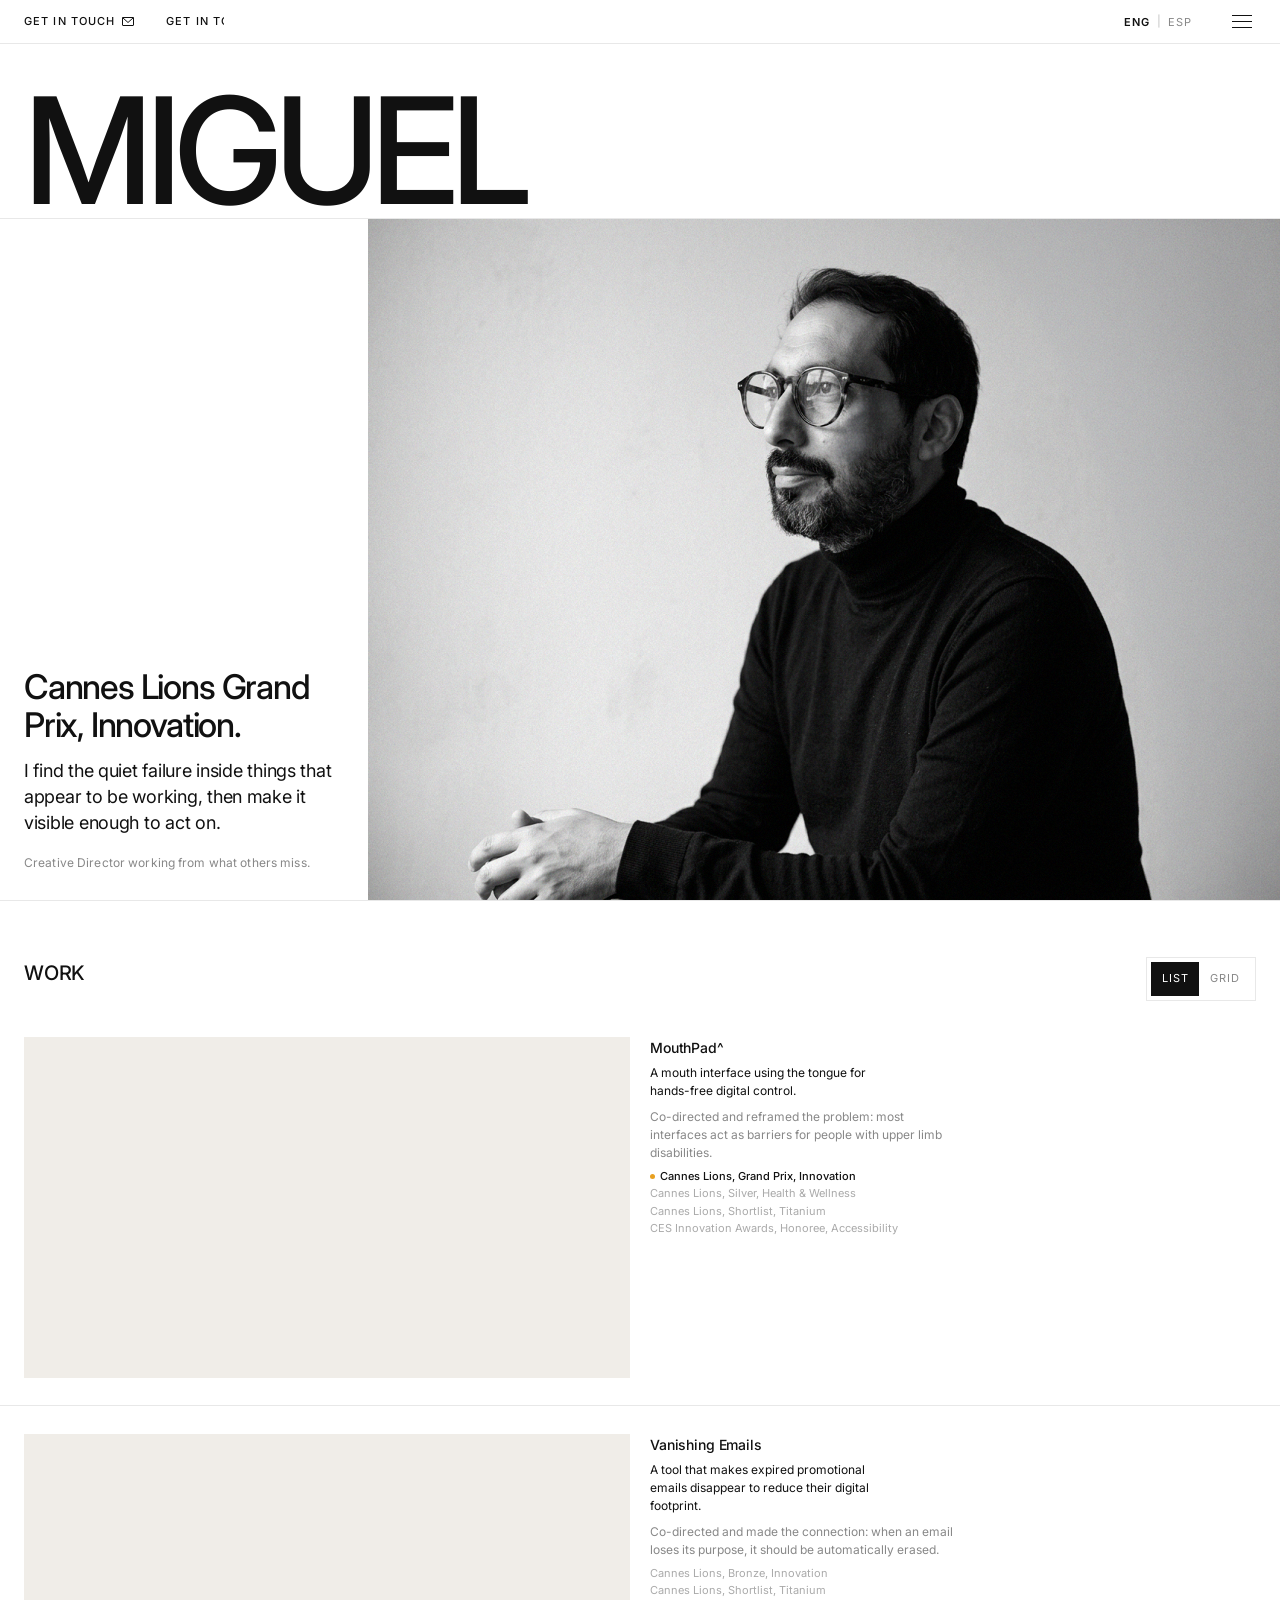
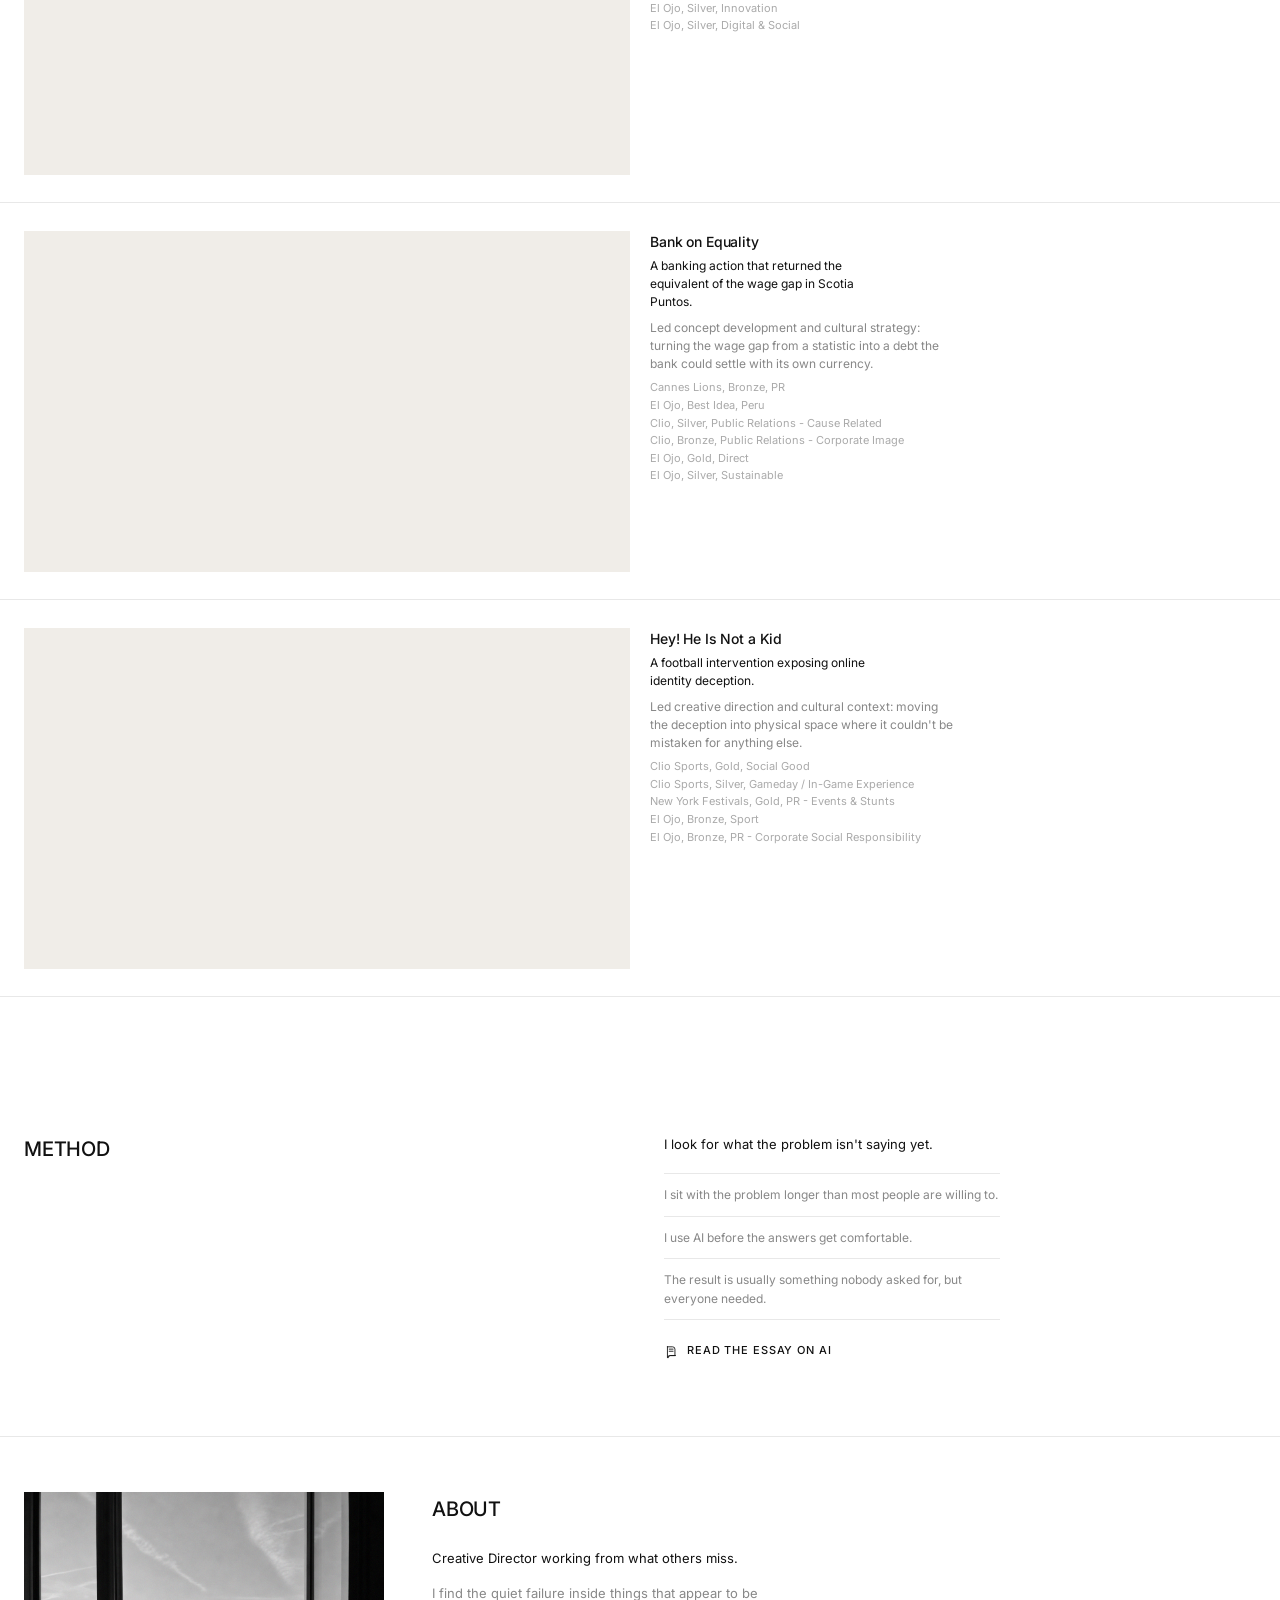
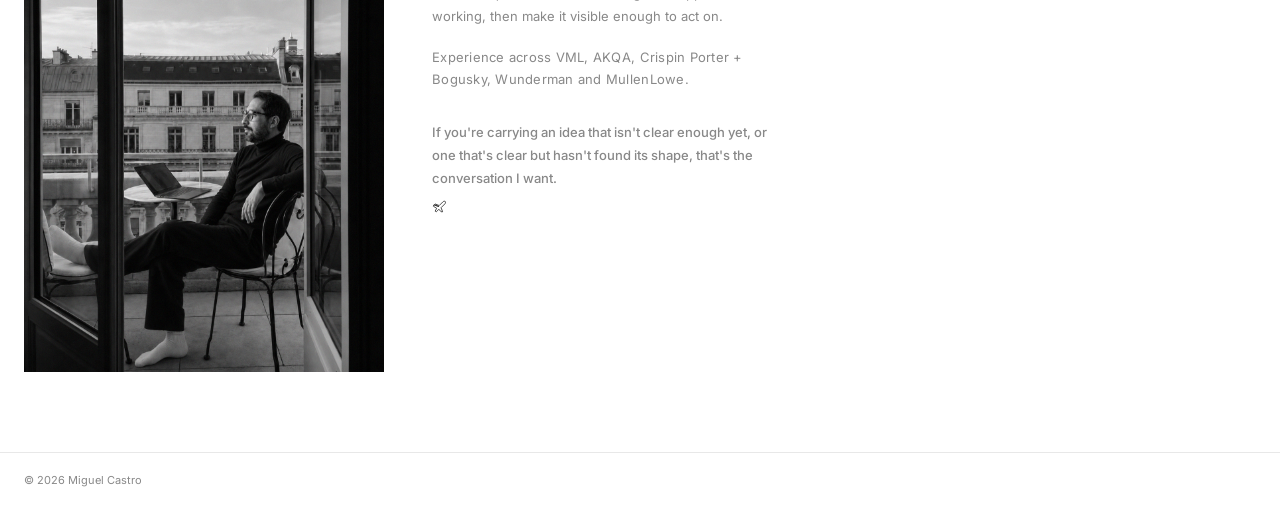
==== commit 46c122c6: "Update index.html" ====
--- a/index.html
+++ b/index.html
@@ -7,6 +7,15 @@
 <meta name="description" content="Creative Director working from what others miss. Finding overlooked tensions, hidden behaviors and unspoken contradictions across creativity, technology and culture.">
 <meta name="author" content="Miguel Castro">
 <meta name="robots" content="index, follow">
+
+<!-- Google tag (gtag.js) -->
+<script async src="https://www.googletagmanager.com/gtag/js?id=G-29HHTM40HS"></script>
+<script>
+  window.dataLayer = window.dataLayer || [];
+  function gtag(){dataLayer.push(arguments);}
+  gtag('js', new Date());
+  gtag('config', 'G-29HHTM40HS');
+</script>
 
 <!-- Open Graph -->
 <meta property="og:type" content="website">
@@ -329,6 +338,7 @@
     color: #888;
     margin-bottom: 6px;
     line-height: 1.5;
+    max-width: 38ch;
   }
   .case-role {
     font-size: 11px;
@@ -340,7 +350,7 @@
   .case-awards { list-style: none; }
   .case-awards li {
     font-size: 11px;
-    color: #888;
+    color: #aaa;
     line-height: 1.6;
   }
   .case-awards li.gp {
@@ -1008,7 +1018,6 @@
         <div class="case-detail">
         <p class="case-unseen" data-en="A mouth interface using the tongue for hands-free digital control." data-es="Una interfaz controlada por la lengua para usar dispositivos digitales sin manos.">A mouth interface using the tongue for hands-free digital control.</p>
         <p class="case-desc" data-en="Co-directed and reframed the problem: most interfaces act as barriers for people with upper limb disabilities." data-es="Codirigí el proyecto desde una observación: la mayoría de las interfaces actúan como barreras para personas con lesiones medulares.">Co-directed and reframed the problem: most interfaces act as barriers for people with upper limb disabilities.</p>
-        <p class="case-role"><strong>Creative Director, co-directed</strong> - <span data-en="Humanizing the technology" data-es="Humanizando la tecnología">Humanizing the technology</span></p>
         <ul class="case-awards">
           <li class="gp">Cannes Lions, Grand Prix, Innovation</li>
           <li>Cannes Lions, Silver, Health &amp; Wellness</li>
@@ -1034,7 +1043,6 @@
         <div class="case-detail">
         <p class="case-unseen" data-en="A tool that makes expired promotional emails disappear to reduce their digital footprint." data-es="Una herramienta que borra los correos promocionales expirados para reducir su huella de carbono digital.">A tool that makes expired promotional emails disappear to reduce their digital footprint.</p>
         <p class="case-desc" data-en="Co-directed and made the connection: when an email loses its purpose, it should be automatically erased." data-es="Codirigí el proyecto desde una observación: cuando un correo pierde su propósito, debe borrarse automáticamente.">Co-directed and made the connection: when an email loses its purpose, it should be automatically erased.</p>
-        <p class="case-role"><strong>Creative Director, co-directed</strong> - <span data-en="Concept, logic and meaning" data-es="Concepto, lógica y significado">Concept, logic and meaning</span></p>
         <ul class="case-awards">
           <li>Cannes Lions, Bronze, Innovation</li>
           <li>Cannes Lions, Shortlist, Titanium</li>
@@ -1060,7 +1068,6 @@
         <div class="case-detail">
         <p class="case-unseen" data-en="A banking action that returned the equivalent of the wage gap in Scotia Puntos." data-es="Una acción que devolvió el equivalente a la brecha salarial en moneda digital (Scotia Puntos).">A banking action that returned the equivalent of the wage gap in Scotia Puntos.</p>
         <p class="case-desc" data-en="Led concept development and cultural strategy: turning the wage gap from a statistic into a debt the bank could settle with its own currency." data-es="Co-lideré el concepto y conecté la estadística con Scotia Puntos para saldar una deuda social.">Led concept development and cultural strategy: turning the wage gap from a statistic into a debt the bank could settle with its own currency.</p>
-        <p class="case-role"><strong>Creative Director</strong> - <span data-en="Concept development and cultural strategy" data-es="Desarrollo de concepto y estrategia cultural">Concept development and cultural strategy</span></p>
         <ul class="case-awards">
           <li>Cannes Lions, Bronze, PR</li>
           <li>El Ojo, Best Idea, Peru</li>
@@ -1088,7 +1095,6 @@
         <div class="case-detail">
         <p class="case-unseen" data-en="A football intervention exposing online identity deception." data-es="Una intervención durante un partido de fútbol que expuso el engaño detrás de la identidad digital.">A football intervention exposing online identity deception.</p>
         <p class="case-desc" data-en="Led creative direction and cultural context: moving the deception into physical space where it couldn't be mistaken for anything else." data-es="Dirigí el proyecto desde una contradicción: lo que en el mundo físico sería obvio, en digital es invisible.">Led creative direction and cultural context: moving the deception into physical space where it couldn't be mistaken for anything else.</p>
-        <p class="case-role"><strong>Creative Director</strong> - <span data-en="Creative direction and cultural context" data-es="Dirección creativa y contexto cultural">Creative direction and cultural context</span></p>
         <ul class="case-awards">
           <li>Clio Sports, Gold, Social Good</li>
           <li>Clio Sports, Silver, Gameday / In-Game Experience</li>
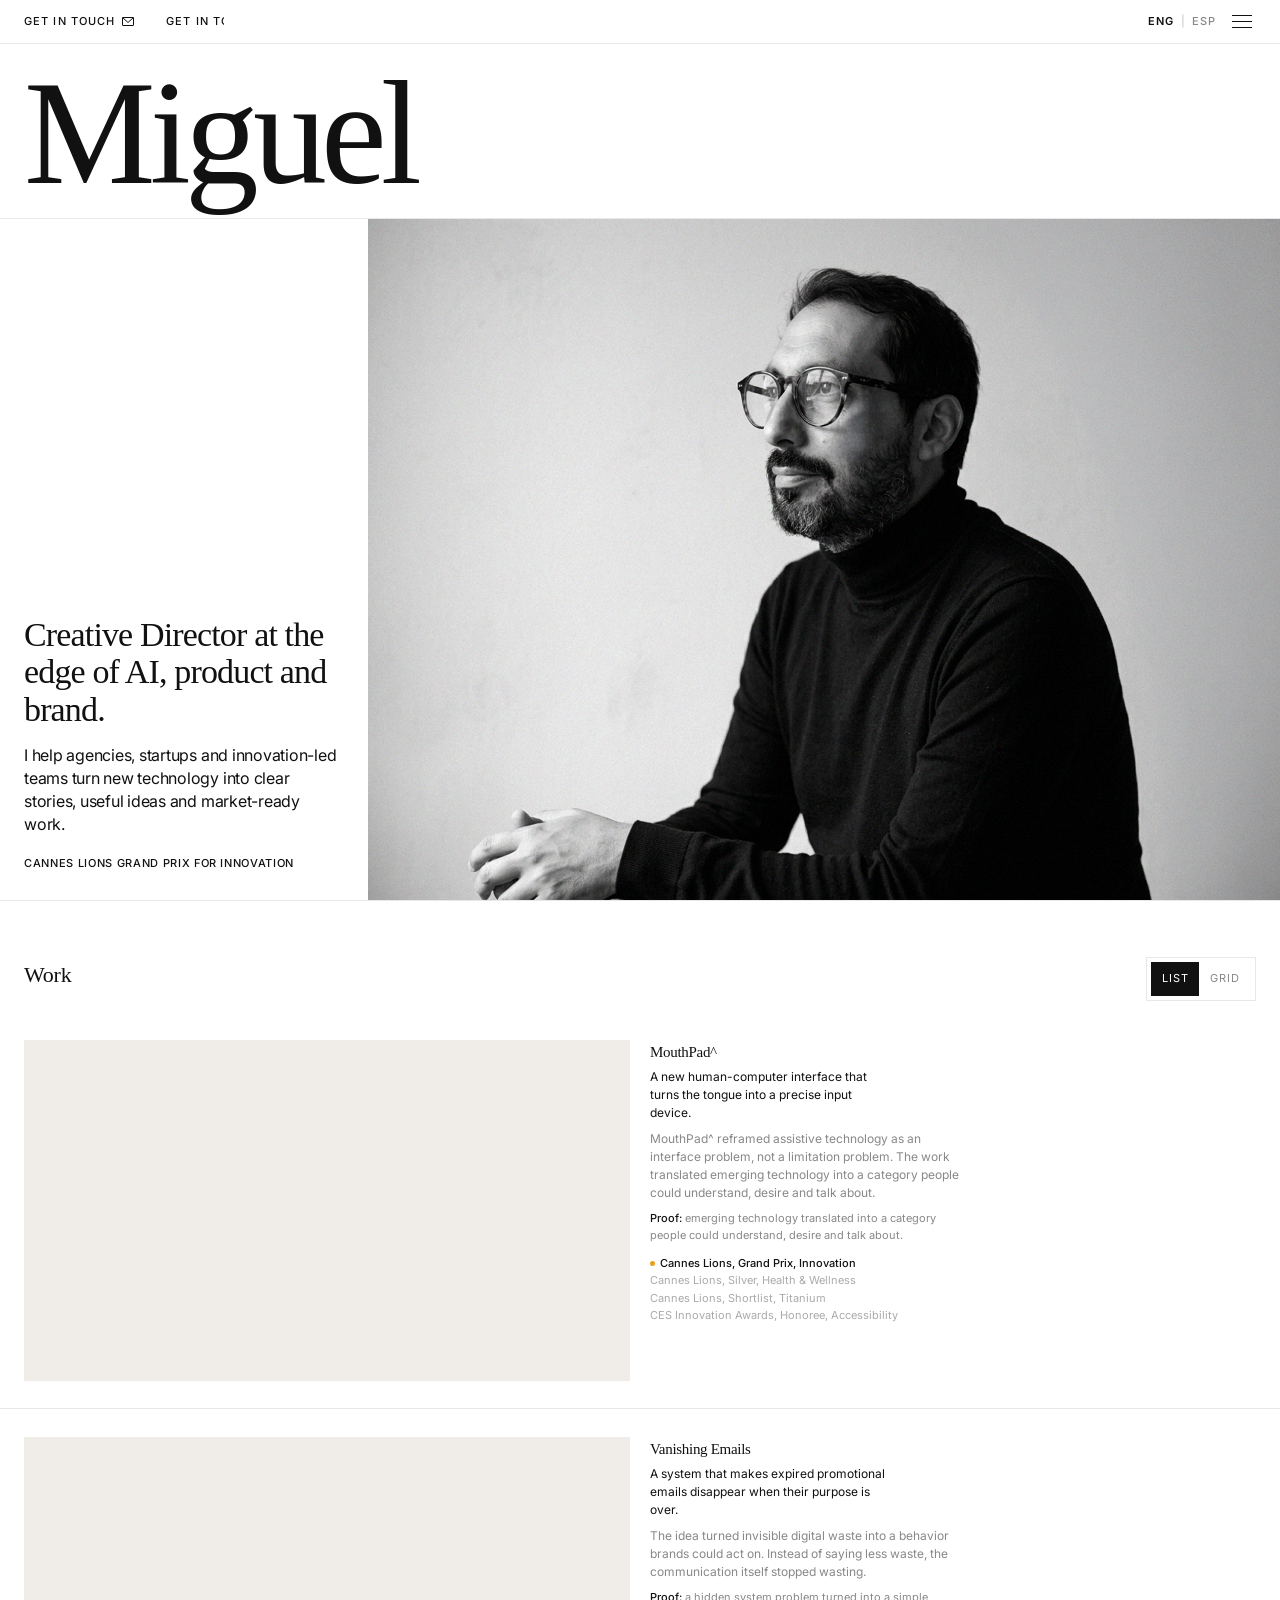
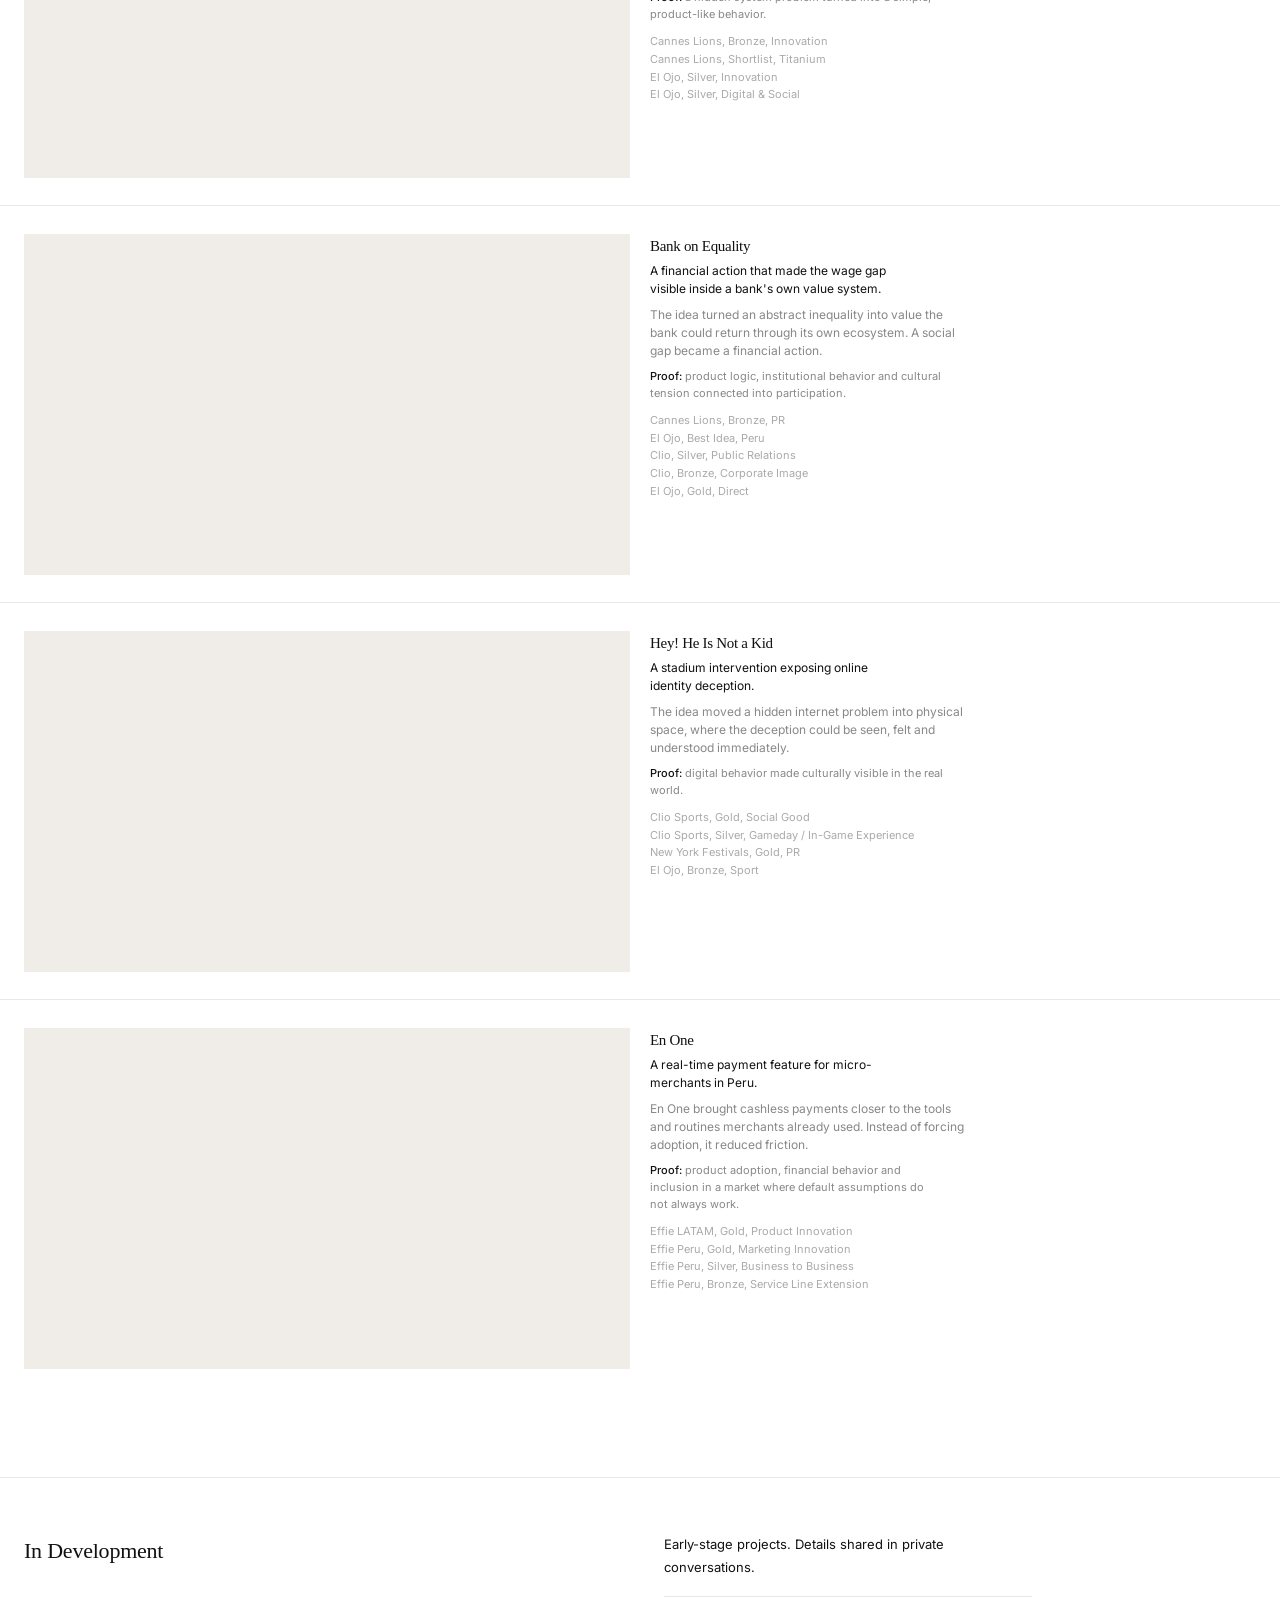
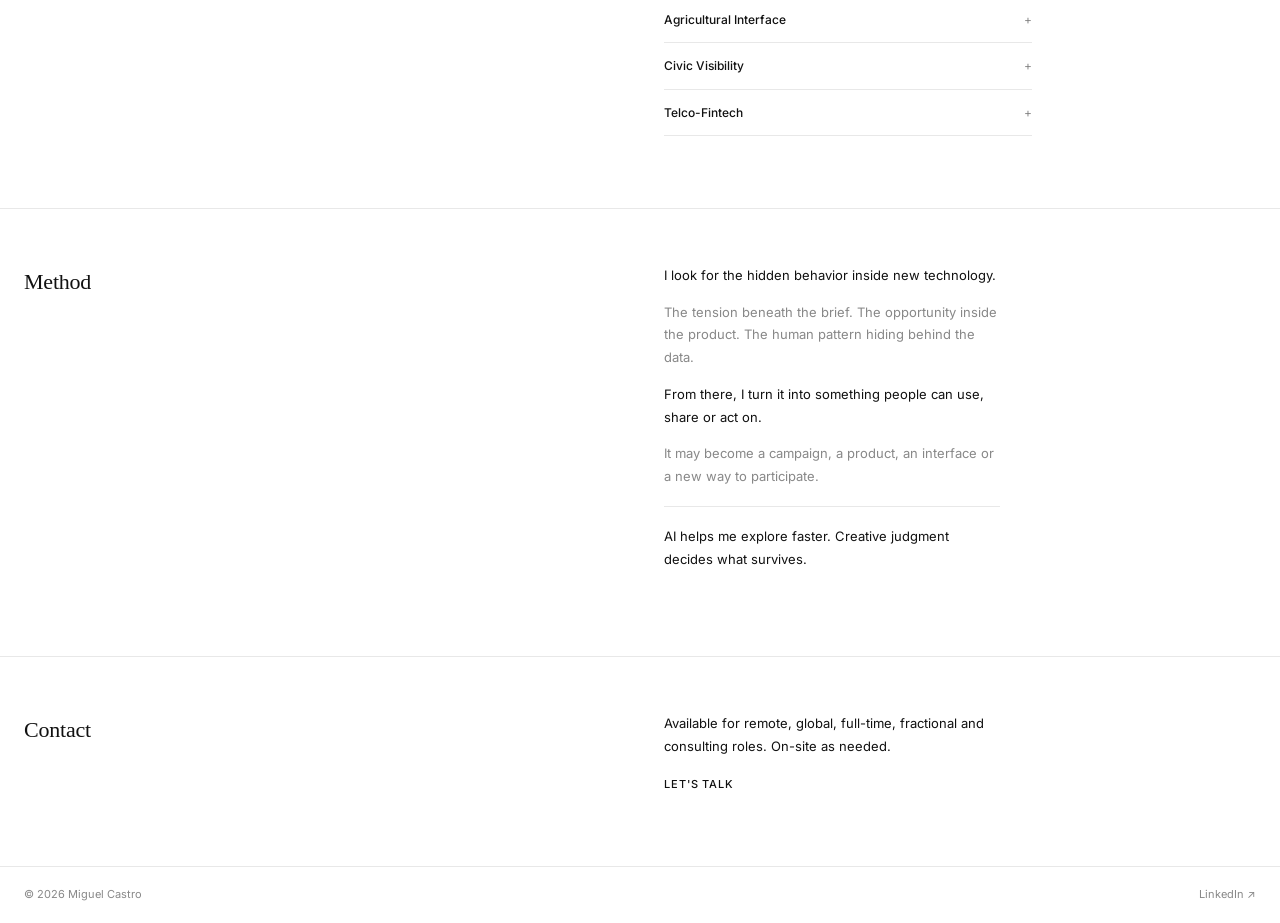
==== commit 0c85e712: "Publish adjusted portfolio with Gumlet videos" ====
--- a/index.html
+++ b/index.html
@@ -3,12 +3,14 @@
 <head>
 <meta charset="UTF-8">
 <meta name="viewport" content="width=device-width, initial-scale=1.0">
-<title>Miguel Castro - Creative Director</title>
-<meta name="description" content="Creative Director working from what others miss. Finding overlooked tensions, hidden behaviors and unspoken contradictions across creativity, technology and culture.">
+<title>Miguel Castro — Creative Director</title>
+<meta name="description" content="Miguel Castro is a Creative Director at the edge of AI, product and brand, helping agencies, startups and innovation-led teams turn new technology into clear stories, useful ideas and market-ready work.">
 <meta name="author" content="Miguel Castro">
 <meta name="robots" content="index, follow">
-
-<!-- Google tag (gtag.js) -->
+<link rel="canonical" href="https://miguelcastro.works/">
+<meta name="theme-color" content="#ffffff">
+<meta name="color-scheme" content="light">
+
 <script async src="https://www.googletagmanager.com/gtag/js?id=G-29HHTM40HS"></script>
 <script>
   window.dataLayer = window.dataLayer || [];
@@ -17,1272 +19,280 @@
   gtag('config', 'G-29HHTM40HS');
 </script>
 
-<!-- Open Graph -->
 <meta property="og:type" content="website">
-<meta property="og:title" content="Miguel Castro - Creative Director">
-<meta property="og:description" content="Creative Director working from what others miss. Finding overlooked tensions, hidden behaviors and unspoken contradictions across creativity, technology and culture.">
-<meta property="og:image" content="og-image.png">
+<meta property="og:title" content="Miguel Castro — Creative Director">
+<meta property="og:description" content="Creative Director at the edge of AI, product and brand. Helping agencies, startups and innovation-led teams turn new technology into clear stories, useful ideas and market-ready work.">
+<meta property="og:url" content="https://miguelcastro.works/">
+<meta property="og:site_name" content="Miguel Castro">
+<meta property="og:image" content="https://miguelcastro.works/og-image.png">
 <meta property="og:image:width" content="1200">
 <meta property="og:image:height" content="630">
-
-<!-- Twitter Card -->
+<meta property="og:image:alt" content="Miguel Castro — Creative Director portfolio preview">
+
 <meta name="twitter:card" content="summary_large_image">
-<meta name="twitter:title" content="Miguel Castro - Creative Director">
-<meta name="twitter:description" content="Creative Director working from what others miss.">
-<meta name="twitter:image" content="og-image.png">
-
-<!-- Favicon -->
+<meta name="twitter:title" content="Miguel Castro — Creative Director">
+<meta name="twitter:description" content="Creative Director at the edge of AI, product and brand.">
+<meta name="twitter:image" content="https://miguelcastro.works/og-image.png">
+<meta name="twitter:url" content="https://miguelcastro.works/">
+<meta name="twitter:image:alt" content="Miguel Castro — Creative Director portfolio preview">
+
 <link rel="icon" type="image/png" href="favicon.png">
+<link rel="preload" as="image" href="hero_boy.png">
 <link rel="preconnect" href="https://fonts.googleapis.com">
 <link rel="preconnect" href="https://fonts.gstatic.com" crossorigin>
-<link href="https://fonts.googleapis.com/css2?family=Inter:wght@400;500&display=swap" rel="stylesheet">
-<style>
-  * { margin: 0; padding: 0; box-sizing: border-box; }
-  html { scroll-behavior: smooth; }
-
-  body {
-    background: #fff;
-    color: #111;
-    font-family: 'Inter', -apple-system, 'Helvetica Neue', Helvetica, Arial, sans-serif;
-    font-size: 13px;
-    font-weight: 400;
-    line-height: 1.6;
-    -webkit-font-smoothing: antialiased;
-    overflow-x: hidden;
-  }
-
-  ::selection { background: #111; color: #fff; }
-
-  /* ---- Nav ---- */
-  .site-nav {
-    position: fixed; top: 0; left: 0; right: 0; z-index: 200;
-    height: 44px;
-    background: #fff;
-    border-bottom: 1px solid #e8e8e8;
-    display: flex;
-    align-items: center;
-    justify-content: space-between;
-    padding: 0 24px;
-    overflow: hidden;
-  }
-
-  /* Contained ticker CTA */
-  .nav-ticker {
-    display: inline-flex;
-    align-items: center;
-    overflow: hidden;
-    width: 200px;
-    height: 44px;
-    cursor: pointer;
-    text-decoration: none;
-    flex-shrink: 0;
-  }
-  .nav-ticker-track {
-    display: flex;
-    white-space: nowrap;
-    animation: ticker 6s linear infinite;
-  }
-  .nav-ticker:hover .nav-ticker-track {
-    animation-play-state: paused;
-  }
-  .nav-ticker-track span {
-    font-size: 11px;
-    font-weight: 500;
-    letter-spacing: 0.1em;
-    text-transform: uppercase;
-    color: #111;
-    padding-right: 32px;
-    display: inline-flex;
-    align-items: center;
-    gap: 7px;
-  }
-  .nav-ticker-track span svg {
-    width: 12px; height: 9px;
-    flex-shrink: 0;
-  }
-  @keyframes ticker {
-    from { transform: translateX(0); }
-    to { transform: translateX(-50%); }
-  }
-
-  /* Hamburger */
-  .hamburger {
-    background: none; border: none; cursor: pointer;
-    display: flex; flex-direction: column;
-    justify-content: center; gap: 5px;
-    width: 24px; height: 24px; padding: 0;
-    flex-shrink: 0;
-    margin-left: 24px;
-  }
-  .hamburger span {
-    display: block; width: 20px; height: 1px;
-    background: #111;
-    transition: transform 0.3s, opacity 0.3s;
-    transform-origin: center;
-  }
-  .hamburger.open span:nth-child(1) { transform: translateY(6px) rotate(45deg); }
-  .hamburger.open span:nth-child(2) { opacity: 0; }
-  .hamburger.open span:nth-child(3) { transform: translateY(-6px) rotate(-45deg); }
-
-  /* Nav panel */
-  .nav-panel {
-    position: fixed; top: 44px; right: 0; bottom: 0;
-    width: 280px; z-index: 190;
-    background: #fff;
-    border-left: 1px solid #e8e8e8;
-    display: flex; flex-direction: column;
-    padding: 40px 32px;
-    transform: translateX(100%);
-    transition: transform 0.35s cubic-bezier(0.22, 1, 0.36, 1);
-  }
-  .nav-panel.open { transform: translateX(0); }
-  .nav-panel a {
-    font-size: 28px;
-    font-weight: 500;
-    letter-spacing: -0.02em;
-    color: #111;
-    text-decoration: none;
-    line-height: 1.3;
-    margin-bottom: 8px;
-    transition: color 0.15s;
-  }
-  .nav-panel a:hover { color: #888; }
-  .nav-panel .nav-linkedin {
-    margin-top: auto;
-    padding-top: 20px;
-    border-top: 1px solid #e8e8e8;
-    font-size: 12px;
-    font-weight: 400;
-    letter-spacing: 0.06em;
-    color: #888;
-  }
-
-  .nav-overlay {
-    display: none;
-    position: fixed; inset: 0; z-index: 180;
-  }
-  .nav-overlay.open { display: block; }
-
-  /* ---- Hero ---- */
-  .hero {
-    padding-top: 44px;
-    border-bottom: 1px solid #e8e8e8;
-  }
-
-  .hero-name {
-    font-size: clamp(64px, 16vw, 148px);
-    font-weight: 500;
-    letter-spacing: -0.05em;
-    line-height: 0.88;
-    text-transform: uppercase;
-    color: #111;
-    padding: 24px 24px 20px;
-    border-bottom: 1px solid #e8e8e8;
-  }
-
-  .hero-body {
-    display: grid;
-    grid-template-columns: 1fr 1fr;
-    align-items: end;
-  }
-
-  .hero-left {
-    padding: 32px 24px 24px;
-    display: flex;
-    flex-direction: column;
-    justify-content: flex-end;
-    min-height: 280px;
-  }
-
-  .hero-caps span {
-    display: block;
-    font-size: 13px;
-    color: #111;
-    line-height: 1.7;
-  }
-  .hero-statement {
-    max-width: 42ch;
-  }
-  .hero-line-primary {
-    font-size: clamp(22px, 3.2vw, 34px) !important;
-    font-weight: 500;
-    letter-spacing: -0.035em;
-    line-height: 1.12 !important;
-    max-width: 16ch;
-    margin-bottom: 14px;
-  }
-  .hero-line-secondary {
-    font-size: clamp(14px, 1.45vw, 18px) !important;
-    font-weight: 400;
-    letter-spacing: -0.015em;
-    line-height: 1.45 !important;
-    color: #111;
-    max-width: 42ch;
-    margin-bottom: 18px;
-  }
-  .hero-line-tertiary {
-    font-size: 12px !important;
-    font-weight: 400;
-    letter-spacing: 0.01em;
-    line-height: 1.5 !important;
-    color: #888 !important;
-  }
-
-  .hero-right {
-    overflow: hidden;
-    position: relative;
-    width: 100%;
-    align-self: end;
-    justify-self: end;
-  }
-  .hero-right img {
-    width: 100%;
-    height: auto;
-    display: block;
-    object-position: center top;
-  }
-  .photo-placeholder {
-    position: absolute; inset: 0;
-    display: flex; align-items: center; justify-content: center;
-    font-size: 11px; letter-spacing: 0.1em;
-    text-transform: uppercase; color: #999;
-  }
-
-  /* ---- Main ---- */
-  .main { padding: 0 24px; }
-
-  .section-label {
-    font-size: 20px;
-    font-weight: 500;
-    letter-spacing: -0.01em;
-    text-transform: uppercase;
-    color: #111;
-    padding-bottom: 20px;
-    margin-bottom: 0;
-    position: relative;
-  }
-
-  /* ---- Work ---- */
-  .work {
-    padding-top: 56px;
-    margin-bottom: 80px;
-  }
-
-  .case {
-    padding: 28px 0;
-    display: grid;
-    grid-template-columns: 1fr 1fr;
-    gap: 20px;
-    align-items: start;
-    position: relative;
-  }
-  .case::after {
-    content: '';
-    position: absolute;
-    bottom: 0;
-    left: 50%;
-    transform: translateX(-50%);
-    width: 100vw;
-    height: 1px;
-    background: #e8e8e8;
-  }
-
-  /* Left: video */
-  .case-video {
-    aspect-ratio: 16 / 9;
-    background: #f0ede8;
-    position: relative;
-    overflow: hidden;
-    width: 100%;
-  }
-  .case-video iframe {
-    position: absolute; inset: 0;
-    width: 100%; height: 100%;
-    border: none;
-  }
-  .video-cover {
-    position: absolute; inset: 0;
-    display: flex; align-items: center; justify-content: center;
-    gap: 8px;
-    pointer-events: none;
-    transition: opacity 0.4s;
-    z-index: 2;
-  }
-  .case-video.loaded .video-cover { opacity: 0; }
-  .play-ring {
-    width: 28px; height: 28px; border-radius: 50%;
-    border: 1px solid #ccc;
-    display: flex; align-items: center; justify-content: center;
-  }
-  .play-ring svg { width: 8px; height: 8px; fill: #bbb; margin-left: 2px; }
-
-  /* Right: info */
-  .case-info {}
-
-  .case-title {
-    font-size: 14px;
-    font-weight: 500;
-    color: #111;
-    letter-spacing: -0.01em;
-    margin-bottom: 4px;
-  }
-  .case-unseen {
-    font-size: 12px;
-    color: #111;
-    margin-bottom: 8px;
-    line-height: 1.5;
-    max-width: 28ch;
-  }
-  .case-desc {
-    font-size: 12px;
-    color: #888;
-    margin-bottom: 6px;
-    line-height: 1.5;
-    max-width: 38ch;
-  }
-  .case-role {
-    font-size: 11px;
-    color: #888;
-    margin-bottom: 10px;
-  }
-  .case-role strong { color: #111; font-weight: 500; }
-
-  .case-awards { list-style: none; }
-  .case-awards li {
-    font-size: 11px;
-    color: #aaa;
-    line-height: 1.6;
-  }
-  .case-awards li.gp {
-    font-weight: 500;
-    color: #111;
-    display: flex;
-    align-items: center;
-    gap: 5px;
-  }
-  .case-awards li.gp::before {
-    content: '';
-    width: 5px; height: 5px;
-    border-radius: 50%;
-    background: #e8a020;
-    display: inline-block;
-    flex-shrink: 0;
-  }
-  /* ---- AI Method ---- */
-  .ai-method {
-    padding: 56px 0 72px;
-    position: relative;
-    display: grid;
-    grid-template-columns: 1fr 1fr;
-    gap: 48px;
-    align-items: start;
-  }
-  .ai-method-copy {
-    max-width: 42ch;
-  }
-  .ai-method-copy p {
-    font-size: 13px;
-    line-height: 1.75;
-    color: #111;
-    margin-bottom: 18px;
-  }
-  .ai-method-list {
-    list-style: none;
-    margin: 0 0 18px;
-    max-width: 42ch;
-    border-top: 1px solid #e8e8e8;
-  }
-  .ai-method-list li {
-    margin: 0;
-    padding: 11px 0;
-    border-bottom: 1px solid #e8e8e8;
-    font-size: 12px;
-    line-height: 1.6;
-    color: #888;
-  }
-  .ai-method-link {
-    display: inline-flex;
-    align-items: center;
-    gap: 8px;
-    margin-top: 4px;
-    color: #111;
-    text-decoration: none;
-    font-size: 11px;
-    font-weight: 500;
-    letter-spacing: 0.08em;
-    text-transform: uppercase;
-    transition: color var(--motion-fast) var(--motion-ease),
-                transform var(--motion-fast) var(--motion-ease);
-  }
-  .ai-method-link:hover {
-    color: #888;
-    transform: translateX(2px);
-  }
-  .ai-method-link-icon {
-    display: inline-flex;
-    align-items: center;
-    justify-content: center;
-    width: 15px;
-    height: 15px;
-    flex-shrink: 0;
-  }
-  .ai-method-link-icon svg {
-    width: 15px;
-    height: 15px;
-    display: block;
-  }
-
-/* ---- About ---- */
-  .about {
-    padding-top: 56px;
-    margin-bottom: 80px;
-    display: grid;
-    grid-template-columns: 1fr 1fr;
-    gap: 48px;
-    align-items: start;
-    position: relative;
-  }
-  .about::before {
-    content: '';
-    position: absolute;
-    top: 0;
-    left: 50%;
-    transform: translateX(-50%);
-    width: 100vw;
-    height: 1px;
-    background: #e8e8e8;
-  }
-  .about-photo {
-    background: #e0ddd8;
-    overflow: hidden;
-  }
-  .about-photo img {
-    width: 100%;
-    height: auto;
-    display: block;
-  }
-  .about-text .section-label {
-    font-size: 20px;
-    font-weight: 500;
-    letter-spacing: -0.01em;
-    text-transform: uppercase;
-    color: #111;
-    margin-bottom: 20px;
-    padding-bottom: 0;
-  }
-  .about-text p {
-    font-size: 13px;
-    color: #888;
-    line-height: 1.75;
-    margin-bottom: 12px;
-    max-width: 42ch;
-  }
-  .about-text p.primary { color: #111; }
-
-  .about-proof {
-    margin-top: 18px;
-    font-size: 11px;
-    line-height: 1.6;
-    letter-spacing: 0.02em;
-    color: #888;
-  }
-
-  .about-cta {
-    margin-top: 18px;
-    font-size: 13px;
-    line-height: 1.6;
-    color: #111;
-    display: inline-flex;
-    align-items: center;
-    gap: 8px;
-    flex-wrap: wrap;
-    max-width: 42ch;
-  }
-  .about-cta strong {
-    font-weight: 500;
-  }
-  .about-cta-icon {
-    display: inline-flex;
-    align-items: center;
-    justify-content: center;
-    width: 15px;
-    height: 15px;
-    color: #111;
-    opacity: 0.9;
-    transform: translateY(1px);
-    transition: transform var(--motion-fast) var(--motion-ease), opacity var(--motion-fast) var(--motion-ease);
-  }
-  .about-cta-icon svg {
-    width: 15px;
-    height: 15px;
-    display: block;
-  }
-  .about-cta:hover .about-cta-icon {
-    transform: translate(2px, -1px);
-    opacity: 1;
-  }
-
-  /* ---- Footer ---- */
-  footer {
-    padding: 20px 0;
-    display: flex;
-    align-items: center;
-    justify-content: space-between;
-    flex-wrap: wrap;
-    gap: 6px;
-    position: relative;
-  }
-  footer::before {
-    content: '';
-    position: absolute;
-    top: 0;
-    left: 50%;
-    transform: translateX(-50%);
-    width: 100vw;
-    height: 1px;
-    background: #e8e8e8;
-  }
-  footer span { font-size: 11px; color: #888; }
-  footer a {
-    font-size: 11px; color: #888;
-    text-decoration: none; transition: color 0.15s;
-  }
-  footer a:hover { color: #111; }
-
-  /* ---- Mobile ---- */
-  @media (max-width: 680px) {
-    .hero-name { font-size: clamp(52px, 16vw, 80px); padding: 18px 20px 14px; }
-    .hero-body { grid-template-columns: 1fr; min-height: auto; }
-    .hero-left { padding: 24px 20px; }
-    .main { padding: 0 20px; }
-    .case { grid-template-columns: 1fr; }
-    .about { grid-template-columns: 1fr; gap: 28px; }
-    .ai-method { grid-template-columns: 1fr; gap: 20px; }
-    .about-text p { max-width: 100%; }
-    .nav-panel { width: 100%; border-left: none; }
-  }
-  /* ---- Consolidated rebuild overrides ---- */
-  :root {
-    --motion-ease: cubic-bezier(0.22, 1, 0.36, 1);
-    --motion-fast: 180ms;
-    --motion-med: 320ms;
-    --motion-slow: 620ms;
-  }
-
-  .site-nav {
-    transition: box-shadow var(--motion-med) var(--motion-ease),
-                background-color var(--motion-med) var(--motion-ease);
-  }
-  .site-nav.scrolled { box-shadow: 0 8px 24px rgba(0,0,0,0.04); }
-
-  /* Structural sections: Header / Name / Hero */
-  .header-section { position: relative; z-index: 200; }
-  .name-section {
-    padding-top: 44px;
-    border-bottom: 1px solid #e8e8e8;
-  }
-  .name-section .hero-name { border-bottom: 0; }
-  .hero {
-    padding-top: 0;
-    border-bottom: 1px solid #e8e8e8;
-  }
-  .hero-body {
-    display: grid;
-    grid-template-columns: minmax(0, 1fr) minmax(320px, 42vw);
-    align-items: stretch;
-    min-height: 280px;
-  }
-  .hero-left {
-    min-height: 280px;
-    justify-content: flex-end;
-  }
-  .hero-right {
-    align-self: stretch;
-    justify-self: end;
-    width: 100%;
-    height: 280px;
-    display: flex;
-    justify-content: flex-end;
-    overflow: hidden;
-  }
-  .hero-right img,
-  .hero-right .hero-image-placeholder {
-    height: 100%;
-    width: auto;
-    max-width: 100%;
-    display: block;
-    object-fit: contain;
-    object-position: center bottom;
-  }
-  .hero-right .hero-image-placeholder { aspect-ratio: 4 / 3; }
-
-  .image-placeholder {
-    display: block;
-    position: relative;
-    width: 100%;
-    background:
-      linear-gradient(135deg, rgba(17,17,17,0.08) 0 1px, transparent 1px 14px),
-      #e0ddd8;
-    overflow: hidden;
-    transform: translateZ(0);
-    transition: transform var(--motion-med) var(--motion-ease),
-                background-color var(--motion-med) var(--motion-ease);
-  }
-  .image-placeholder::after {
-    content: '';
-    position: absolute;
-    inset: 18px;
-    border: 1px solid rgba(17,17,17,0.14);
-    pointer-events: none;
-  }
-  .image-placeholder::before {
-    content: '';
-    position: absolute;
-    inset: 0;
-    background: radial-gradient(circle at var(--mx, 50%) var(--my, 50%), rgba(255,255,255,0.48), transparent 32%);
-    opacity: 0;
-    transition: opacity var(--motion-med) var(--motion-ease);
-    pointer-events: none;
-  }
-  .hero-right img { transition: none; }
-  .hero-right .image-placeholder { transition: none; }
-  .hero-right .image-placeholder::before,
-  .hero-right .image-placeholder::after { display: none; }
-  .about-image-placeholder { aspect-ratio: 3 / 4; }
-  .about { grid-template-columns: minmax(240px, 360px) 1fr; }
-  .about-photo { width: 100%; max-width: 360px; }
-  .about-photo img {
-    width: 100%;
-    height: auto;
-    display: block;
-    transition: transform var(--motion-med) var(--motion-ease);
-  }
-  .about-photo:hover img { transform: translateY(-2px); }
-  .about-photo:hover .image-placeholder { transform: translateY(-2px); }
-  .about-photo:hover .image-placeholder::before { opacity: 1; }
-
-  .work-header {
-    display: flex;
-    align-items: flex-start;
-    justify-content: space-between;
-    gap: 20px;
-    margin-bottom: 0;
-  }
-  .work-view-toggle {
-    display: inline-flex;
-    align-items: center;
-    border: 1px solid #e8e8e8;
-    background: #fff;
-    padding: 4px;
-    margin-top: 0;
-  }
-  .work-view-toggle button {
-    border: 0;
-    background: transparent;
-    color: #888;
-    font: inherit;
-    font-size: 11px;
-    letter-spacing: 0.08em;
-    text-transform: uppercase;
-    padding: 8px 11px;
-    cursor: pointer;
-    transition: background var(--motion-fast) var(--motion-ease),
-                color var(--motion-fast) var(--motion-ease),
-                transform var(--motion-fast) var(--motion-ease);
-  }
-  .work-view-toggle button:hover { color: #111; }
-  .work-view-toggle button.active { background: #111; color: #fff; }
-  .work-view-toggle button:active { transform: scale(0.97); }
-
-  .work.is-grid .work-cases {
-    display: grid;
-    grid-template-columns: repeat(3, minmax(0, 1fr));
-    gap: 28px 20px;
-  }
-  .work.is-grid .case {
-    display: block;
-    padding: 0;
-    gap: 0;
-    transform: none;
-  }
-  .work.is-grid .case::after { display: none; }
-  .work.is-grid .case-video { margin-bottom: 14px; }
-  .work.is-grid .case-title { margin-bottom: 6px; }
-  .work.is-grid .case-desc { margin-bottom: 10px; max-width: 28ch; }
-  .work.is-grid .case-unseen,
-  .work.is-grid .case-role { display: none; }
-  .work.is-grid .case-awards li { display: none; }
-  .work.is-grid .case-awards li:first-child {
-    display: flex;
-    align-items: center;
-    gap: 5px;
-    color: #888;
-    font-weight: 400;
-    line-height: 1.5;
-  }
-  .work.is-grid .case-awards li.gp:first-child {
-    color: #111;
-    font-weight: 500;
-  }
-  .work.is-grid .case-awards li.gp:first-child::before {
-    content: '';
-    width: 5px;
-    height: 5px;
-    border-radius: 50%;
-    background: #e8a020;
-    display: inline-block;
-    flex-shrink: 0;
-  }
-
-  .reveal {
-    opacity: 0;
-    transform: translateY(14px);
-    transition: opacity var(--motion-slow) var(--motion-ease),
-                transform var(--motion-slow) var(--motion-ease);
-    transition-delay: var(--reveal-delay, 0ms);
-  }
-  .reveal.is-visible { opacity: 1; transform: translateY(0); }
-  .hero-name.reveal { transform: translateY(18px); }
-  .hero-caps span.reveal { transition-duration: 520ms; }
-
-  .case {
-    transition: opacity var(--motion-slow) var(--motion-ease),
-                transform var(--motion-med) var(--motion-ease);
-  }
-  .case::after { transition: background var(--motion-med) var(--motion-ease); }
-  .case:hover { transform: translateY(-2px); }
-  .case:hover::after { background: #d8d8d8; }
-  .case-video {
-    transition: background-color var(--motion-med) var(--motion-ease),
-                transform var(--motion-med) var(--motion-ease);
-  }
-  .case:hover .case-video { transform: translateY(-1px); }
-  .work.is-grid .case:hover .case-video { transform: none; }
-  .play-ring {
-    transition: transform var(--motion-fast) var(--motion-ease),
-                border-color var(--motion-fast) var(--motion-ease);
-  }
-  .case-video:hover .play-ring {
-    transform: scale(1.08);
-    border-color: #aaa;
-  }
-
-  .nav-panel a {
-    opacity: 0;
-    transform: translateX(14px);
-    transition: opacity var(--motion-med) var(--motion-ease),
-                transform var(--motion-med) var(--motion-ease),
-                color 0.15s;
-  }
-  .nav-panel.open a { opacity: 1; transform: translateX(0); }
-  .nav-panel.open a:nth-child(1) { transition-delay: 40ms; }
-  .nav-panel.open a:nth-child(2) { transition-delay: 80ms; }
-  .nav-panel.open a:nth-child(3) { transition-delay: 120ms; }
-  .nav-panel.open a:nth-child(4) { transition-delay: 160ms; }
-  /* ---- Mobile collapse toggle ---- */
-  .work-collapse-toggle {
-    display: none;
-    background: none;
-    border: 1px solid #e8e8e8;
-    cursor: pointer;
-    font-family: inherit;
-    font-size: 18px;
-    font-weight: 400;
-    color: #111;
-    width: 36px;
-    height: 36px;
-    align-items: center;
-    justify-content: center;
-    flex-shrink: 0;
-    line-height: 1;
-  }
-
-  @media (max-width: 680px) {
-    .work-view-toggle { display: none; }
-    .work-collapse-toggle { display: flex; }
-
-    .case-detail {
-      overflow: hidden;
-      transition: max-height 0.35s cubic-bezier(0.22, 1, 0.36, 1), opacity 0.35s ease;
-      max-height: 600px;
-      opacity: 1;
-    }
-    .work.is-collapsed .case-detail {
-      max-height: 0;
-      opacity: 0;
-    }
-  }
-
-  @media (max-width: 680px) {
-    .hero-body {
-      grid-template-columns: 1fr;
-      min-height: auto;
-    }
-    .hero-left { min-height: auto; }
-    .hero-right {
-      width: 100%;
-      max-width: 100%;
-      height: auto;
-      display: block;
-    }
-    .hero-right img,
-    .hero-right .hero-image-placeholder {
-      width: 100%;
-      height: auto;
-    }
-    .hero-right .hero-image-placeholder { aspect-ratio: 4 / 3; }
-    .work-header { align-items: center; }
-    .work-view-toggle button { padding: 7px 8px; }
-    .work.is-grid .work-cases { grid-template-columns: 1fr; }
-    .about { grid-template-columns: 1fr; }
-    .about-photo { max-width: 320px; }
-  }
-
-  @media (prefers-reduced-motion: reduce) {
-    html { scroll-behavior: auto; }
-    *, *::before, *::after {
-      animation-duration: 0.01ms !important;
-      animation-iteration-count: 1 !important;
-      scroll-behavior: auto !important;
-      transition-duration: 0.01ms !important;
-    }
-    .reveal { opacity: 1; transform: none; }
-  }
-
-  /* ---- Final home corrections: full-height hero image ---- */
-  :root {
-    --nav-height: 44px;
-    --name-section-height: clamp(121px, calc(14.08vw + 44px), 175px);
-    --hero-image-height: clamp(420px, calc(100svh - var(--nav-height) - var(--name-section-height)), 760px);
-  }
-
-  .hero-body {
-    display: grid;
-    grid-template-columns: minmax(0, 1fr) auto;
-    align-items: stretch;
-    min-height: var(--hero-image-height);
-  }
-
-  .hero-left {
-    min-height: var(--hero-image-height);
-    padding: 32px 24px 28px;
-    display: flex;
-    flex-direction: column;
-    justify-content: flex-end;
-  }
-
-  .hero-right {
-    align-self: stretch;
-    justify-self: end;
-    width: auto;
-    height: var(--hero-image-height);
-    min-height: var(--hero-image-height);
-    max-width: none;
-    display: flex;
-    align-items: stretch;
-    justify-content: flex-end;
-    overflow: visible;
-  }
-
-  .hero-right img,
-  .hero-right .hero-image-placeholder {
-    width: auto;
-    height: 100%;
-    max-width: none;
-    display: block;
-    object-fit: contain;
-    object-position: center bottom;
-  }
-
-  .hero-right .hero-image-placeholder {
-    aspect-ratio: 1800 / 1344;
-  }
-
-  @media (max-width: 1100px) {
-    :root {
-      --hero-image-height: clamp(380px, calc(100svh - var(--nav-height) - var(--name-section-height)), 640px);
-    }
-  }
-
-  @media (max-width: 760px) {
-    :root {
-      --hero-image-height: auto;
-    }
-
-    .hero-body {
-      grid-template-columns: 1fr;
-      min-height: auto;
-    }
-
-    .hero-left {
-      min-height: auto;
-      padding: 24px 20px;
-    }
-
-    .hero-right {
-      width: 100%;
-      height: auto;
-      min-height: 0;
-      overflow: hidden;
-    }
-
-    .hero-right img,
-    .hero-right .hero-image-placeholder {
-      width: 100%;
-      height: auto;
-      max-width: 100%;
-    }
-  }
-
-
-</style>
+<link href="https://fonts.googleapis.com/css2?family=Inter:wght@400;500;600&display=swap" rel="stylesheet">
+
+<link rel="stylesheet" href="portfolio.css">
 </head>
 <body>
 
 <header class="header-section">
-<nav class="site-nav">
-  <a class="nav-ticker" href="mailto:miguel@miguelcastro.cc">
-    <div class="nav-ticker-track">
-      <span>Get in touch <svg viewBox="0 0 12 9" fill="none" stroke="#111" stroke-width="1"><rect x="0.5" y="0.5" width="11" height="8" rx="0.5"/><polyline points="0.5,0.5 6,5.5 11.5,0.5"/></svg></span>
-      <span>Get in touch <svg viewBox="0 0 12 9" fill="none" stroke="#111" stroke-width="1"><rect x="0.5" y="0.5" width="11" height="8" rx="0.5"/><polyline points="0.5,0.5 6,5.5 11.5,0.5"/></svg></span>
-      <span>Get in touch <svg viewBox="0 0 12 9" fill="none" stroke="#111" stroke-width="1"><rect x="0.5" y="0.5" width="11" height="8" rx="0.5"/><polyline points="0.5,0.5 6,5.5 11.5,0.5"/></svg></span>
-      <span>Get in touch <svg viewBox="0 0 12 9" fill="none" stroke="#111" stroke-width="1"><rect x="0.5" y="0.5" width="11" height="8" rx="0.5"/><polyline points="0.5,0.5 6,5.5 11.5,0.5"/></svg></span>
-    </div>
-  </a>
-  <div style="display:flex;align-items:center;gap:16px;">
-    <div style="display:flex;align-items:center;gap:6px;font-size:11px;font-weight:500;letter-spacing:0.1em;text-transform:uppercase;">
-      <button id="langEng" style="background:none;border:none;cursor:pointer;font-family:inherit;font-size:11px;font-weight:600;letter-spacing:0.1em;text-transform:uppercase;color:#111;padding:0;">ENG</button>
-      <span style="color:#ccc;">|</span>
-      <button id="langEsp" style="background:none;border:none;cursor:pointer;font-family:inherit;font-size:11px;font-weight:400;letter-spacing:0.1em;text-transform:uppercase;color:#888;padding:0;">ESP</button>
-    </div>
-    <button class="hamburger" id="hamburger" aria-label="Menu">
-      <span></span><span></span><span></span>
-    </button>
+  <nav class="site-nav">
+    <a class="nav-ticker" href="mailto:miguel@miguelcastro.cc" aria-label="Get in touch">
+      <div class="nav-ticker-track" aria-hidden="true">
+        <span>Get in touch <svg viewBox="0 0 12 9" fill="none" stroke="#111" stroke-width="1"><rect x="0.5" y="0.5" width="11" height="8" rx="0.5"/><polyline points="0.5,0.5 6,5.5 11.5,0.5"/></svg></span>
+        <span>Get in touch <svg viewBox="0 0 12 9" fill="none" stroke="#111" stroke-width="1"><rect x="0.5" y="0.5" width="11" height="8" rx="0.5"/><polyline points="0.5,0.5 6,5.5 11.5,0.5"/></svg></span>
+        <span>Get in touch <svg viewBox="0 0 12 9" fill="none" stroke="#111" stroke-width="1"><rect x="0.5" y="0.5" width="11" height="8" rx="0.5"/><polyline points="0.5,0.5 6,5.5 11.5,0.5"/></svg></span>
+        <span>Get in touch <svg viewBox="0 0 12 9" fill="none" stroke="#111" stroke-width="1"><rect x="0.5" y="0.5" width="11" height="8" rx="0.5"/><polyline points="0.5,0.5 6,5.5 11.5,0.5"/></svg></span>
+      </div>
+    </a>
+    <div class="nav-right">
+      <div class="lang-toggle" aria-label="Language">
+        <button id="langEng" class="active" type="button" aria-pressed="true">ENG</button>
+        <span>|</span>
+        <button id="langEsp" type="button" aria-pressed="false">ESP</button>
+      </div>
+      <button class="hamburger" id="hamburger" aria-label="Menu" aria-expanded="false" aria-controls="navPanel" type="button">
+        <span></span><span></span><span></span>
+      </button>
+    </div>
+  </nav>
+
+  <div class="nav-overlay" id="navOverlay" aria-hidden="true"></div>
+  <div class="nav-panel" id="navPanel" aria-hidden="true">
+    <a href="#work" class="nav-link" data-en="Work" data-es="Trabajo">Work</a>
+    <a href="#development" class="nav-link" data-en="In Development" data-es="En desarrollo">In Development</a>
+    <a href="#method" class="nav-link" data-en="Method" data-es="Método">Method</a>
+    <a href="#contact" class="nav-link" data-en="Contact" data-es="Contacto">Contact</a>
+    <a href="https://www.linkedin.com/in/miguelcastroe/" target="_blank" rel="noopener" class="nav-linkedin nav-link">LinkedIn &nearr;</a>
   </div>
-</nav>
-
-<div class="nav-overlay" id="navOverlay"></div>
-<div class="nav-panel" id="navPanel">
-  <a href="#work" class="nav-link" data-en="Work" data-es="Trabajo">Work</a>
-  <a href="#about" class="nav-link" data-en="About" data-es="Sobre mí">About</a>
-  <a href="https://global.miguelcastro.works/essay/" class="nav-link" target="_blank" rel="noopener noreferrer" data-en="Essay on AI" data-es="Ensayo sobre IA">Essay on AI</a>
-  <a href="mailto:miguel@miguelcastro.cc" class="nav-link" data-en="Contact" data-es="Contacto">Contact</a>
-  <a href="https://www.linkedin.com/in/miguelcastroe/" target="_blank" rel="noopener" class="nav-linkedin nav-link">LinkedIn ↗</a>
-</div>
 </header>
 
 <section class="name-section" aria-label="Name">
-  <h1 class="hero-name">Miguel</h1>
+  <h1 class="sr-only">Miguel Castro — Creative Director</h1>
+  <div class="hero-name" aria-hidden="true">Miguel</div>
 </section>
 
 <section class="hero" aria-label="Hero">
   <div class="hero-body">
     <div class="hero-left">
-      <div class="hero-caps hero-statement">
-        <span class="hero-line-primary" data-en="Cannes Lions Grand Prix, Innovation." data-es="Cannes Lions Grand Prix, Innovación.">Cannes Lions Grand Prix, Innovation.</span>
-        <span class="hero-line-secondary" data-en="I find the quiet failure inside things that appear to be working, then make it visible enough to act on." data-es="Encuentro la falla silenciosa dentro de lo que parece funcionar y la convierto en algo que se puede ver, usar o sentir.">I find the quiet failure inside things that appear to be working, then make it visible enough to act on.</span>
-        <span class="hero-line-tertiary" data-en="Creative Director working from what others miss." data-es="Director Creativo que trabaja desde lo que otros no ven.">Creative Director working from what others miss.</span>
+      <div class="hero-statement">
+        <span class="hero-line-primary" data-en="Creative Director at the edge of AI, product and brand." data-es="Director Creativo en el cruce entre IA, producto y marca.">Creative Director at the edge of AI, product and brand.</span>
+        <span class="hero-line-secondary" data-en="I help agencies, startups and innovation-led teams turn new technology into clear stories, useful ideas and market-ready work." data-es="Ayudo a agencias, startups y equipos de innovación a convertir nueva tecnología en historias claras, ideas útiles y trabajo listo para salir al mercado.">I help agencies, startups and innovation-led teams turn new technology into clear stories, useful ideas and market-ready work.</span>
+        <span class="hero-line-tertiary" data-en="Cannes Lions Grand Prix for Innovation" data-es="Ganador del Grand Prix de Innovación en Cannes Lions">Cannes Lions Grand Prix for Innovation</span>
       </div>
     </div>
     <div class="hero-right">
-      <img src="hero_boy.png" alt="Miguel Castro">
+      <img src="hero_boy.png" alt="Miguel Castro" onerror="this.replaceWith(Object.assign(document.createElement('div'),{className:'image-placeholder hero-image-placeholder',textContent:'Image'}));">
     </div>
   </div>
 </section>
 
 <div class="main">
-
   <section class="work" id="work">
     <div class="work-header">
       <p class="section-label" data-en="Work" data-es="Trabajo">Work</p>
       <div class="work-view-toggle" aria-label="Work view">
-        <button type="button" class="active" data-work-view="list" aria-pressed="true">List</button>
-        <button type="button" data-work-view="grid" aria-pressed="false">Grid</button>
-      </div>
-      <button class="work-collapse-toggle" id="workCollapseToggle" aria-label="Collapse cases">−</button>
-    </div>
+        <button type="button" class="active" data-work-view="list" aria-pressed="true" data-en="List" data-es="Lista">List</button>
+        <button type="button" data-work-view="grid" aria-pressed="false" data-en="Grid" data-es="Grilla">Grid</button>
+      </div>
+      <button class="work-collapse-toggle" id="workCollapseToggle" aria-label="Collapse cases" aria-expanded="true" type="button">&minus;</button>
+    </div>
+
     <div class="work-cases">
-
-    <div class="case">
-      <div class="case-video">
-        <div class="video-cover">
-          <div class="play-ring"><svg viewBox="0 0 8 8"><polygon points="1,1 7,4 1,7"/></svg></div>
-        </div>
-        <iframe src="https://player.vimeo.com/video/951744690?title=0&byline=0&portrait=0&dnt=1"
-          loading="lazy" title="MouthPad^"
-          allow="fullscreen" allowfullscreen
-          onload="this.closest('.case-video').classList.add('loaded')"></iframe>
-      </div>
-      <div class="case-info">
-        <p class="case-title">MouthPad^</p>
-        <div class="case-detail">
-        <p class="case-unseen" data-en="A mouth interface using the tongue for hands-free digital control." data-es="Una interfaz controlada por la lengua para usar dispositivos digitales sin manos.">A mouth interface using the tongue for hands-free digital control.</p>
-        <p class="case-desc" data-en="Co-directed and reframed the problem: most interfaces act as barriers for people with upper limb disabilities." data-es="Codirigí el proyecto desde una observación: la mayoría de las interfaces actúan como barreras para personas con lesiones medulares.">Co-directed and reframed the problem: most interfaces act as barriers for people with upper limb disabilities.</p>
-        <ul class="case-awards">
-          <li class="gp">Cannes Lions, Grand Prix, Innovation</li>
-          <li>Cannes Lions, Silver, Health &amp; Wellness</li>
-          <li>Cannes Lions, Shortlist, Titanium</li>
-          <li>CES Innovation Awards, Honoree, Accessibility</li>
-        </ul>
-        </div>
-      </div>
-    </div>
-
-    <div class="case">
-      <div class="case-video">
-        <div class="video-cover">
-          <div class="play-ring"><svg viewBox="0 0 8 8"><polygon points="1,1 7,4 1,7"/></svg></div>
-        </div>
-        <iframe src="https://drive.google.com/file/d/1yVWemNHYkXgykMQZ-Si6mcepXIfFkfxb/preview"
-          loading="lazy" title="Vanishing Emails"
-          allow="fullscreen" allowfullscreen
-          onload="this.closest('.case-video').classList.add('loaded')"></iframe>
-      </div>
-      <div class="case-info">
-        <p class="case-title">Vanishing Emails</p>
-        <div class="case-detail">
-        <p class="case-unseen" data-en="A tool that makes expired promotional emails disappear to reduce their digital footprint." data-es="Una herramienta que borra los correos promocionales expirados para reducir su huella de carbono digital.">A tool that makes expired promotional emails disappear to reduce their digital footprint.</p>
-        <p class="case-desc" data-en="Co-directed and made the connection: when an email loses its purpose, it should be automatically erased." data-es="Codirigí el proyecto desde una observación: cuando un correo pierde su propósito, debe borrarse automáticamente.">Co-directed and made the connection: when an email loses its purpose, it should be automatically erased.</p>
-        <ul class="case-awards">
-          <li>Cannes Lions, Bronze, Innovation</li>
-          <li>Cannes Lions, Shortlist, Titanium</li>
-          <li>El Ojo, Silver, Innovation</li>
-          <li>El Ojo, Silver, Digital &amp; Social</li>
-        </ul>
-        </div>
-      </div>
-    </div>
-
-    <div class="case">
-      <div class="case-video">
-        <div class="video-cover">
-          <div class="play-ring"><svg viewBox="0 0 8 8"><polygon points="1,1 7,4 1,7"/></svg></div>
-        </div>
-        <iframe src="https://player.vimeo.com/video/1195199689?title=0&byline=0&portrait=0&dnt=1"
-          loading="lazy" title="Bank on Equality"
-          allow="fullscreen" allowfullscreen
-          onload="this.closest('.case-video').classList.add('loaded')"></iframe>
-      </div>
-      <div class="case-info">
-        <p class="case-title">Bank on Equality</p>
-        <div class="case-detail">
-        <p class="case-unseen" data-en="A banking action that returned the equivalent of the wage gap in Scotia Puntos." data-es="Una acción que devolvió el equivalente a la brecha salarial en moneda digital (Scotia Puntos).">A banking action that returned the equivalent of the wage gap in Scotia Puntos.</p>
-        <p class="case-desc" data-en="Led concept development and cultural strategy: turning the wage gap from a statistic into a debt the bank could settle with its own currency." data-es="Co-lideré el concepto y conecté la estadística con Scotia Puntos para saldar una deuda social.">Led concept development and cultural strategy: turning the wage gap from a statistic into a debt the bank could settle with its own currency.</p>
-        <ul class="case-awards">
-          <li>Cannes Lions, Bronze, PR</li>
-          <li>El Ojo, Best Idea, Peru</li>
-          <li>Clio, Silver, Public Relations - Cause Related</li>
-          <li>Clio, Bronze, Public Relations - Corporate Image</li>
-          <li>El Ojo, Gold, Direct</li>
-          <li>El Ojo, Silver, Sustainable</li>
-        </ul>
-        </div>
-      </div>
-    </div>
-
-    <div class="case">
-      <div class="case-video">
-        <div class="video-cover">
-          <div class="play-ring"><svg viewBox="0 0 8 8"><polygon points="1,1 7,4 1,7"/></svg></div>
-        </div>
-        <iframe src="https://player.vimeo.com/video/1195200005?title=0&byline=0&portrait=0&dnt=1"
-          loading="lazy" title="Hey! He Is Not a Kid"
-          allow="fullscreen" allowfullscreen
-          onload="this.closest('.case-video').classList.add('loaded')"></iframe>
-      </div>
-      <div class="case-info">
-        <p class="case-title">Hey! He Is Not a Kid</p>
-        <div class="case-detail">
-        <p class="case-unseen" data-en="A football intervention exposing online identity deception." data-es="Una intervención durante un partido de fútbol que expuso el engaño detrás de la identidad digital.">A football intervention exposing online identity deception.</p>
-        <p class="case-desc" data-en="Led creative direction and cultural context: moving the deception into physical space where it couldn't be mistaken for anything else." data-es="Dirigí el proyecto desde una contradicción: lo que en el mundo físico sería obvio, en digital es invisible.">Led creative direction and cultural context: moving the deception into physical space where it couldn't be mistaken for anything else.</p>
-        <ul class="case-awards">
-          <li>Clio Sports, Gold, Social Good</li>
-          <li>Clio Sports, Silver, Gameday / In-Game Experience</li>
-          <li>New York Festivals, Gold, PR - Events &amp; Stunts</li>
-          <li>El Ojo, Bronze, Sport</li>
-          <li>El Ojo, Bronze, PR - Corporate Social Responsibility</li>
-        </ul>
-        </div>
-      </div>
-    </div>
-
-    </div>
-
-  </section>
-
-
-  <section class="ai-method" id="ai-method">
+      <article class="case">
+        <div class="case-video">
+          <iframe
+            loading="lazy"
+            title="MouthPad^ case film"
+            src="https://play.gumlet.io/embed/6a459bace4e7cc890ee0b2ae?background=false&autoplay=false&loop=false&disable_player_controls=false"
+            referrerpolicy="origin"
+            allow="accelerometer; gyroscope; autoplay; encrypted-media; picture-in-picture; fullscreen; clipboard-write"
+            allowfullscreen
+          ></iframe>
+        </div>
+        <div class="case-info">
+          <p class="case-title">MouthPad^</p>
+          <div class="case-detail">
+            <p class="case-unseen" data-en="A new human-computer interface that turns the tongue into a precise input device." data-es="Una nueva interfaz humano-computadora que convierte la lengua en un dispositivo de entrada preciso.">A new human-computer interface that turns the tongue into a precise input device.</p>
+            <p class="case-desc" data-en="MouthPad^ reframed assistive technology as an interface problem, not a limitation problem. The work translated emerging technology into a category people could understand, desire and talk about." data-es="MouthPad^ replanteó la tecnología asistiva como un problema de interfaz, no de limitación. El trabajo tradujo tecnología emergente en una categoría que la gente podía entender, desear y comentar.">MouthPad^ reframed assistive technology as an interface problem, not a limitation problem. The work translated emerging technology into a category people could understand, desire and talk about.</p>
+            <p class="case-proof" data-en="Proof: emerging technology translated into a category people could understand, desire and talk about." data-es="Prueba: tecnología emergente traducida en una categoría que la gente podía entender, desear y comentar."><strong>Proof:</strong> emerging technology translated into a category people could understand, desire and talk about.</p>
+            <ul class="case-awards">
+              <li class="gp">Cannes Lions, Grand Prix, Innovation</li>
+              <li>Cannes Lions, Silver, Health &amp; Wellness</li>
+              <li>Cannes Lions, Shortlist, Titanium</li>
+              <li>CES Innovation Awards, Honoree, Accessibility</li>
+            </ul>
+          </div>
+        </div>
+      </article>
+
+      <article class="case">
+        <div class="case-video">
+          <iframe
+            loading="lazy"
+            title="Vanishing Emails case film"
+            src="https://play.gumlet.io/embed/6a459e5de4e7cc890ee0e9d0?background=false&autoplay=false&loop=false&disable_player_controls=false"
+            referrerpolicy="origin"
+            allow="accelerometer; gyroscope; autoplay; encrypted-media; picture-in-picture; fullscreen; clipboard-write"
+            allowfullscreen
+          ></iframe>
+        </div>
+        <div class="case-info">
+          <p class="case-title">Vanishing Emails</p>
+          <div class="case-detail">
+            <p class="case-unseen" data-en="A system that makes expired promotional emails disappear when their purpose is over." data-es="Un sistema que hace desaparecer correos promocionales expirados cuando su propósito termina.">A system that makes expired promotional emails disappear when their purpose is over.</p>
+            <p class="case-desc" data-en="The idea turned invisible digital waste into a behavior brands could act on. Instead of saying less waste, the communication itself stopped wasting." data-es="La idea convirtió el desperdicio digital invisible en un comportamiento que las marcas podían activar. En lugar de hablar de menos desperdicio, la comunicación dejó de desperdiciar.">The idea turned invisible digital waste into a behavior brands could act on. Instead of saying less waste, the communication itself stopped wasting.</p>
+            <p class="case-proof" data-en="Proof: a hidden system problem turned into a simple, product-like behavior." data-es="Prueba: un problema oculto del sistema convertido en un comportamiento simple, casi de producto."><strong>Proof:</strong> a hidden system problem turned into a simple, product-like behavior.</p>
+            <ul class="case-awards">
+              <li>Cannes Lions, Bronze, Innovation</li>
+              <li>Cannes Lions, Shortlist, Titanium</li>
+              <li>El Ojo, Silver, Innovation</li>
+              <li>El Ojo, Silver, Digital &amp; Social</li>
+            </ul>
+          </div>
+        </div>
+      </article>
+
+      <article class="case">
+        <div class="case-video">
+          <iframe
+            loading="lazy"
+            title="Bank on Equality case film"
+            src="https://play.gumlet.io/embed/6a459ca5e81b019c9721c279?background=false&autoplay=false&loop=false&disable_player_controls=false"
+            referrerpolicy="origin"
+            allow="accelerometer; gyroscope; autoplay; encrypted-media; picture-in-picture; fullscreen; clipboard-write"
+            allowfullscreen
+          ></iframe>
+        </div>
+        <div class="case-info">
+          <p class="case-title">Bank on Equality</p>
+          <div class="case-detail">
+            <p class="case-unseen" data-en="A financial action that made the wage gap visible inside a bank's own value system." data-es="Una acción financiera que hizo visible la brecha salarial dentro del propio sistema de valor de un banco.">A financial action that made the wage gap visible inside a bank's own value system.</p>
+            <p class="case-desc" data-en="The idea turned an abstract inequality into value the bank could return through its own ecosystem. A social gap became a financial action." data-es="La idea convirtió una desigualdad abstracta en valor que el banco podía devolver desde su propio ecosistema. Una brecha social se convirtió en una acción financiera.">The idea turned an abstract inequality into value the bank could return through its own ecosystem. A social gap became a financial action.</p>
+            <p class="case-proof" data-en="Proof: product logic, institutional behavior and cultural tension connected into participation." data-es="Prueba: lógica de producto, comportamiento institucional y tensión cultural conectados en una acción participable."><strong>Proof:</strong> product logic, institutional behavior and cultural tension connected into participation.</p>
+            <ul class="case-awards">
+              <li>Cannes Lions, Bronze, PR</li>
+              <li>El Ojo, Best Idea, Peru</li>
+              <li>Clio, Silver, Public Relations</li>
+              <li>Clio, Bronze, Corporate Image</li>
+              <li>El Ojo, Gold, Direct</li>
+            </ul>
+          </div>
+        </div>
+      </article>
+
+      <article class="case">
+        <div class="case-video">
+          <iframe
+            loading="lazy"
+            title="Hey! He Is Not a Kid case film"
+            src="https://play.gumlet.io/embed/6a459d4ce4e7cc890ee0d421?background=false&autoplay=false&loop=false&disable_player_controls=false"
+            referrerpolicy="origin"
+            allow="accelerometer; gyroscope; autoplay; encrypted-media; picture-in-picture; fullscreen; clipboard-write"
+            allowfullscreen
+          ></iframe>
+        </div>
+        <div class="case-info">
+          <p class="case-title">Hey! He Is Not a Kid</p>
+          <div class="case-detail">
+            <p class="case-unseen" data-en="A stadium intervention exposing online identity deception." data-es="Una intervención en estadio que expuso el engaño de identidad online.">A stadium intervention exposing online identity deception.</p>
+            <p class="case-desc" data-en="The idea moved a hidden internet problem into physical space, where the deception could be seen, felt and understood immediately." data-es="La idea llevó un problema oculto de internet al espacio físico, donde el engaño podía verse, sentirse y entenderse de inmediato.">The idea moved a hidden internet problem into physical space, where the deception could be seen, felt and understood immediately.</p>
+            <p class="case-proof" data-en="Proof: digital behavior made culturally visible in the real world." data-es="Prueba: comportamiento digital convertido en algo culturalmente visible en el mundo real."><strong>Proof:</strong> digital behavior made culturally visible in the real world.</p>
+            <ul class="case-awards">
+              <li>Clio Sports, Gold, Social Good</li>
+              <li>Clio Sports, Silver, Gameday / In-Game Experience</li>
+              <li>New York Festivals, Gold, PR</li>
+              <li>El Ojo, Bronze, Sport</li>
+            </ul>
+          </div>
+        </div>
+      </article>
+
+      <article class="case">
+        <div class="case-video">
+          <iframe
+            loading="lazy"
+            title="En One case film"
+            src="https://play.gumlet.io/embed/6a459ee0e4e7cc890ee0f5aa?background=false&autoplay=false&loop=false&disable_player_controls=false"
+            referrerpolicy="origin"
+            allow="accelerometer; gyroscope; autoplay; encrypted-media; picture-in-picture; fullscreen; clipboard-write"
+            allowfullscreen
+          ></iframe>
+        </div>
+        <div class="case-info">
+          <p class="case-title">En One</p>
+          <div class="case-detail">
+            <p class="case-unseen" data-en="A real-time payment feature for micro-merchants in Peru." data-es="Una función de pagos en tiempo real para micronegocios en Perú.">A real-time payment feature for micro-merchants in Peru.</p>
+            <p class="case-desc" data-en="En One brought cashless payments closer to the tools and routines merchants already used. Instead of forcing adoption, it reduced friction." data-es="En One acercó los pagos digitales a las herramientas y rutinas que los comercios ya usaban. En lugar de forzar la adopción, redujo la fricción.">En One brought cashless payments closer to the tools and routines merchants already used. Instead of forcing adoption, it reduced friction.</p>
+            <p class="case-proof" data-en="Proof: product adoption, financial behavior and inclusion in a market where default assumptions do not always work." data-es="Prueba: adopción de producto, comportamiento financiero e inclusión en un mercado donde los supuestos tradicionales no siempre funciónan."><strong>Proof:</strong> product adoption, financial behavior and inclusion in a market where default assumptions do not always work.</p>
+            <ul class="case-awards">
+              <li>Effie LATAM, Gold, Product Innovation</li>
+              <li>Effie Peru, Gold, Marketing Innovation</li>
+              <li>Effie Peru, Silver, Business to Business</li>
+              <li>Effie Peru, Bronze, Service Line Extension</li>
+            </ul>
+          </div>
+        </div>
+      </article>
+    </div>
+  </section>
+
+  <section class="development" id="development">
+    <p class="section-label" data-en="In Development" data-es="En desarrollo">In Development</p>
+    <div class="development-copy">
+      <p class="development-intro" data-en="Early-stage projects. Details shared in private conversations." data-es="Proyectos en etapa inicial. Los detalles se comparten en conversaciones privadas.">Early-stage projects. Details shared in private conversations.</p>
+      <details class="dev-item">
+        <summary data-en="Agricultural Interface" data-es="Interfaz agrícola">Agricultural Interface</summary>
+        <p data-en="An AI project exploring how small teams and local producers can make better decisions from signals that are usually hard to read." data-es="Un proyecto de IA que explora cómo pequeños equipos y productores locales pueden tomar mejores decisiones a partir de señales que normalmente son difíciles de leer.">An AI project exploring how small teams and local producers can make better decisions from signals that are usually hard to read.</p>
+      </details>
+      <details class="dev-item">
+        <summary data-en="Civic Visibility" data-es="Visibilidad cívica">Civic Visibility</summary>
+        <p data-en="A public-interest project exploring how overlooked digital spaces can become useful in urgent real-world situations." data-es="Un proyecto de interés público que explora cómo espacios digitales pasados por alto pueden volverse útiles en situaciones urgentes del mundo real.">A public-interest project exploring how overlooked digital spaces can become useful in urgent real-world situations.</p>
+      </details>
+      <details class="dev-item">
+        <summary data-en="Telco-Fintech" data-es="Telco-Fintech">Telco-Fintech</summary>
+        <p data-en="A project exploring how mobile infrastructure can create practical access to value in markets where banking, apps and internet access are not always the default." data-es="Un proyecto que explora cómo la infraestructura móvil puede crear acceso práctico a valor en mercados donde la banca, las apps e internet no siempre son el punto de partida.">A project exploring how mobile infrastructure can create practical access to value in markets where banking, apps and internet access are not always the default.</p>
+      </details>
+    </div>
+  </section>
+
+  <section class="method" id="method">
     <p class="section-label" data-en="Method" data-es="Método">Method</p>
-    <div class="ai-method-copy">
-      <p data-en="I look for what the problem isn't saying yet." data-es="Busco lo que el problema aún no dice.">I look for what the problem isn't saying yet.</p>
-      <ul class="ai-method-list">
-        <li data-en="I sit with the problem longer than most people are willing to." data-es="Tensiono el problema hasta que revele algo que nadie vio.">I sit with the problem longer than most people are willing to.</li>
-        <li data-en="I use AI before the answers get comfortable." data-es="Uso la IA para generar los insumos que una idea necesita para volverse real.">I use AI before the answers get comfortable.</li>
-        <li data-en="The result is usually something nobody asked for, but everyone needed." data-es="El resultado suele ser algo que nadie pidió pero que todos necesitaban.">The result is usually something nobody asked for, but everyone needed.</li>
-      </ul>
-      <a class="ai-method-link" href="/essay/">
-        <span class="ai-method-link-icon" aria-hidden="true">
-          <svg viewBox="0 0 24 24" fill="none" stroke="currentColor" stroke-width="1.4" stroke-linecap="round" stroke-linejoin="round">
-            <path d="M5.5 4.5h8.2a3.8 3.8 0 0 1 3.8 3.8v10.2H9.3A3.8 3.8 0 0 0 5.5 22V4.5Z"/>
-            <path d="M18.5 18.5H10.3A3.8 3.8 0 0 0 6.5 22"/>
-            <path d="M8.4 8.2h6.1"/>
-            <path d="M8.4 11.6h6.1"/>
-          </svg>
-        </span>
-        <span data-en="Read the essay on AI" data-es="Leer el ensayo sobre IA">Read the essay on AI</span>
-      </a>
-    </div>
-  </section>
-
-  <section class="about" id="about">
-    <div class="about-photo">
-      <img src="action-boy.png" alt="Miguel Castro">
-    </div>
-    <div class="about-text">
-      <p class="section-label" data-en="About" data-es="Sobre mí">About</p>
-      <p class="primary" data-en="Creative Director working from what others miss." data-es="Director Creativo que trabaja desde lo que otros no ven.">Creative Director working from what others miss.</p>
-      <p data-en="I find the quiet failure inside things that appear to be working, then make it visible enough to act on." data-es="Encuentro la falla silenciosa dentro de lo que parece funcionar y la convierto en algo que se puede ver, usar o sentir.">I find the quiet failure inside things that appear to be working, then make it visible enough to act on.</p>
-      <p class="about-proof" data-en="Experience across VML, AKQA, Crispin Porter + Bogusky, Wunderman and MullenLowe." data-es="Experiencia en VML, AKQA, Crispin Porter + Bogusky, Wunderman y MullenLowe.">Experience across VML, AKQA, Crispin Porter + Bogusky, Wunderman and MullenLowe.</p>
-      <p class="about-cta">
-        <strong data-en="If you're carrying an idea that isn't clear enough yet, or one that's clear but hasn't found its shape, that's the conversation I want." data-es="Si tienes una idea que todavía no sabe lo que puede llegar a ser, hablemos.">If you're carrying an idea that isn't clear enough yet, or one that's clear but hasn't found its shape, that's the conversation I want.</strong>
-        <span class="about-cta-icon" aria-hidden="true">
-          <svg viewBox="0 0 24 24" fill="none" stroke="currentColor" stroke-width="1.3" stroke-linecap="round" stroke-linejoin="round">
-            <path d="M10.5 13.5L3 11L2 13L7.5 16.5L5 21L7 22L11 18L14.5 22H17L14.5 15.5L20.5 9.5C21.7 8.3 22 6.4 21.2 5.6C20.4 4.8 18.5 5.1 17.3 6.3L11.5 12.1L5 9.5L4 11L10.5 13.5Z"/>
-          </svg>
-        </span>
-      </p>
-    </div>
-  </section>
+    <div class="method-copy">
+      <p data-en="I look for the hidden behavior inside new technology." data-es="Busco el comportamiento oculto dentro de la nueva tecnología.">I look for the hidden behavior inside new technology.</p>
+      <p class="muted" data-en="The tension beneath the brief. The opportunity inside the product. The human pattern hiding behind the data." data-es="La tensión debajo del brief. La oportunidad dentro del producto. El patrón humano escondido detrás de la data.">The tension beneath the brief. The opportunity inside the product. The human pattern hiding behind the data.</p>
+      <p data-en="From there, I turn it into something people can use, share or act on." data-es="Desde ahí, lo convierto en algo que la gente puede usar, compartir o activar.">From there, I turn it into something people can use, share or act on.</p>
+      <p class="muted" data-en="It may become a campaign, a product, an interface or a new way to participate." data-es="Puede convertirse en una campaña, un producto, una interfaz o una nueva forma de participar.">It may become a campaign, a product, an interface or a new way to participate.</p>
+      <p class="method-line" data-en="AI helps me explore faster. Creative judgment decides what survives." data-es="La IA me ayuda a explorar más rápido. El criterio decide qué sobrevive.">AI helps me explore faster. Creative judgment decides what survives.</p>
+    </div>
+  </section>
+
+  <section class="contact" id="contact">
+    <p class="section-label" data-en="Contact" data-es="Contacto">Contact</p>
+    <div class="contact-copy">
+      <p data-en="Available for remote, global, full-time, fractional and consulting roles. On-site as needed." data-es="Disponible para roles remotos, globales, full-time, fraccionales y de consultoría. Presencial cuando sea necesario.">Available for remote, global, full-time, fractional and consulting roles. On-site as needed.</p>
+      <a class="contact-link" href="mailto:miguel@miguelcastro.cc" data-en="Let's talk" data-es="Hablemos">Let's talk</a>
+    </div>
+  </section>
+
   <footer>
-    <span>© 2026 Miguel Castro</span>
+    <span>&copy; 2026 Miguel Castro</span>
+    <a href="https://www.linkedin.com/in/miguelcastroe/" target="_blank" rel="noopener">LinkedIn &nearr;</a>
   </footer>
-
 </div>
 
-<script>
-  // ---- Nav ----
-  var hamburger = document.getElementById('hamburger');
-  var panel     = document.getElementById('navPanel');
-  var overlay   = document.getElementById('navOverlay');
-
-  function closeNav() {
-    hamburger.classList.remove('open');
-    panel.classList.remove('open');
-    overlay.classList.remove('open');
-    document.body.style.overflow = '';
-  }
-
-  hamburger.addEventListener('click', function () {
-    var opening = !panel.classList.contains('open');
-    hamburger.classList.toggle('open', opening);
-    panel.classList.toggle('open', opening);
-    overlay.classList.toggle('open', opening);
-    document.body.style.overflow = opening ? 'hidden' : '';
-  });
-
-  overlay.addEventListener('click', closeNav);
-
-  document.querySelectorAll('.nav-link').forEach(function (l) {
-    l.addEventListener('click', closeNav);
-  });
-
-  document.addEventListener('keydown', function (e) {
-    if (e.key === 'Escape') closeNav();
-  });
-
-  // ---- Work view switch ----
-  (function () {
-    var work = document.getElementById('work');
-    if (!work) return;
-    var buttons = work.querySelectorAll('[data-work-view]');
-    buttons.forEach(function (button) {
-      button.addEventListener('click', function () {
-        var view = button.getAttribute('data-work-view');
-        work.classList.toggle('is-grid', view === 'grid');
-        buttons.forEach(function (b) {
-          var active = b === button;
-          b.classList.toggle('active', active);
-          b.setAttribute('aria-pressed', active ? 'true' : 'false');
-        });
-      });
-    });
-  })();
-
-  // ---- Micro-interactions ----
-  (function () {
-    var nav = document.querySelector('.site-nav');
-    function setNavState() {
-      if (!nav) return;
-      nav.classList.toggle('scrolled', window.scrollY > 8);
-    }
-    setNavState();
-    window.addEventListener('scroll', setNavState, { passive: true });
-
-    var revealItems = document.querySelectorAll('.hero-name, .hero-caps span, .case, .ai-method .section-label, .ai-method-copy p, .ai-method-list li, .ai-method-link, .about-photo, .about-text p, footer span, footer a');
-    revealItems.forEach(function (el, index) {
-      el.classList.add('reveal');
-      el.style.setProperty('--reveal-delay', Math.min(index * 18, 160) + 'ms');
-    });
-
-    if ('IntersectionObserver' in window) {
-      var observer = new IntersectionObserver(function (entries) {
-        entries.forEach(function (entry) {
-          if (entry.isIntersecting) {
-            entry.target.classList.add('is-visible');
-            observer.unobserve(entry.target);
-          }
-        });
-      }, { threshold: 0.12 });
-      revealItems.forEach(function (el) { observer.observe(el); });
-    } else {
-      revealItems.forEach(function (el) { el.classList.add('is-visible'); });
-    }
-
-    document.querySelectorAll('.about-photo .image-placeholder').forEach(function (el) {
-      el.addEventListener('pointermove', function (e) {
-        var r = el.getBoundingClientRect();
-        el.style.setProperty('--mx', ((e.clientX - r.left) / r.width * 100) + '%');
-        el.style.setProperty('--my', ((e.clientY - r.top) / r.height * 100) + '%');
-      });
-    });
-  })();
-
-  // ---- Mobile collapse toggle ----
-  (function () {
-    var collapseBtn = document.getElementById('workCollapseToggle');
-    var work = document.getElementById('work');
-    if (!collapseBtn || !work) return;
-    var collapsed = false;
-
-    collapseBtn.addEventListener('click', function () {
-      collapsed = !collapsed;
-      work.classList.toggle('is-collapsed', collapsed);
-      collapseBtn.textContent = collapsed ? '+' : '−';
-    });
-  })();
-
-  // ---- Language toggle ----
-  (function () {
-    var currentLang = 'en';
-    var engBtn = document.getElementById('langEng');
-    var espBtn = document.getElementById('langEsp');
-
-    function setLanguage(lang) {
-      currentLang = lang;
-      engBtn.style.fontWeight = lang === 'en' ? '600' : '400';
-      engBtn.style.color = lang === 'en' ? '#111' : '#888';
-      espBtn.style.fontWeight = lang === 'es' ? '600' : '400';
-      espBtn.style.color = lang === 'es' ? '#111' : '#888';
-      document.querySelectorAll('[data-en]').forEach(function (el) {
-        el.textContent = el.getAttribute('data-' + lang);
-      });
-      document.documentElement.lang = lang === 'en' ? 'en' : 'es';
-    }
-
-    engBtn.addEventListener('click', function () { setLanguage('en'); });
-    espBtn.addEventListener('click', function () { setLanguage('es'); });
-  })();
-</script>
+<script src="portfolio.js"></script>
 
 </body>
 </html>
--- a/portfolio.css
+++ b/portfolio.css
@@ -0,0 +1,397 @@
+:root {
+    --serif: "PP Editorial New", "Iowan Old Style", Georgia, serif;
+    --ink: #111;
+    --muted: #888;
+    --soft: #aaa;
+    --line: #e8e8e8;
+    --paper: #fff;
+    --warm: #f0ede8;
+    --gold: #e8a020;
+    --motion-ease: cubic-bezier(0.22, 1, 0.36, 1);
+    --motion-fast: 180ms;
+    --motion-med: 320ms;
+    --motion-slow: 620ms;
+    --nav-height: 44px;
+    --name-section-height: clamp(121px, calc(14.08vw + 44px), 175px);
+    --hero-image-height: clamp(420px, calc(100svh - var(--nav-height) - var(--name-section-height)), 760px);
+  }
+
+  * { margin: 0; padding: 0; box-sizing: border-box; }
+  html { scroll-behavior: smooth; }
+
+  body {
+    background: var(--paper);
+    color: var(--ink);
+    font-family: "Inter", -apple-system, BlinkMacSystemFont, "Helvetica Neue", Helvetica, Arial, sans-serif;
+    font-size: 13px;
+    font-weight: 400;
+    line-height: 1.6;
+    -webkit-font-smoothing: antialiased;
+    overflow-x: hidden;
+  }
+
+  ::selection { background: var(--ink); color: var(--paper); }
+  a { color: inherit; }
+
+  .sr-only {
+    position: absolute;
+    width: 1px; height: 1px;
+    padding: 0; margin: -1px;
+    overflow: hidden;
+    clip: rect(0, 0, 0, 0);
+    white-space: nowrap;
+    border: 0;
+  }
+
+  /* ---- Nav ---- */
+  .site-nav {
+    position: fixed;
+    top: 0; left: 0; right: 0;
+    z-index: 200;
+    height: var(--nav-height);
+    background: var(--paper);
+    border-bottom: 1px solid var(--line);
+    display: flex;
+    align-items: center;
+    justify-content: space-between;
+    padding: 0 24px;
+    overflow: hidden;
+    transition: box-shadow var(--motion-med) var(--motion-ease);
+  }
+  .site-nav.scrolled { box-shadow: 0 8px 24px rgba(0,0,0,0.04); }
+
+  .nav-ticker {
+    display: inline-flex;
+    align-items: center;
+    overflow: hidden;
+    width: 200px;
+    height: var(--nav-height);
+    cursor: pointer;
+    text-decoration: none;
+    flex-shrink: 0;
+  }
+  .nav-ticker-track {
+    display: flex;
+    white-space: nowrap;
+    animation: ticker 6s linear infinite;
+  }
+  .nav-ticker:hover .nav-ticker-track { animation-play-state: paused; }
+  .nav-ticker-track span {
+    font-size: 11px;
+    font-weight: 500;
+    letter-spacing: 0.1em;
+    text-transform: uppercase;
+    color: var(--ink);
+    padding-right: 32px;
+    display: inline-flex;
+    align-items: center;
+    gap: 7px;
+  }
+  .nav-ticker-track svg { width: 12px; height: 9px; flex-shrink: 0; }
+  @keyframes ticker { from { transform: translateX(0); } to { transform: translateX(-50%); } }
+
+  .nav-right { display: flex; align-items: center; gap: 16px; }
+  .lang-toggle { display: flex; align-items: center; gap: 6px; font-size: 11px; font-weight: 500; letter-spacing: 0.1em; text-transform: uppercase; }
+  .lang-toggle button { background: none; border: none; cursor: pointer; font: inherit; font-size: 11px; letter-spacing: 0.1em; text-transform: uppercase; color: var(--muted); padding: 0; }
+  .lang-toggle button.active { color: var(--ink); font-weight: 600; }
+  .lang-toggle span { color: #ccc; }
+
+  .hamburger {
+    background: none; border: none; cursor: pointer;
+    display: flex; flex-direction: column; justify-content: center;
+    gap: 5px; width: 24px; height: 24px; padding: 0; flex-shrink: 0;
+  }
+  .hamburger span {
+    display: block; width: 20px; height: 1px; background: var(--ink);
+    transition: transform 0.3s, opacity 0.3s; transform-origin: center;
+  }
+  .hamburger.open span:nth-child(1) { transform: translateY(6px) rotate(45deg); }
+  .hamburger.open span:nth-child(2) { opacity: 0; }
+  .hamburger.open span:nth-child(3) { transform: translateY(-6px) rotate(-45deg); }
+
+  .nav-panel {
+    position: fixed;
+    top: var(--nav-height); right: 0; bottom: 0;
+    width: 280px; z-index: 190;
+    background: var(--paper);
+    border-left: 1px solid var(--line);
+    display: flex; flex-direction: column;
+    padding: 40px 32px;
+    transform: translateX(100%);
+    transition: transform 0.35s var(--motion-ease);
+  }
+  .nav-panel.open { transform: translateX(0); }
+  .nav-panel a {
+    font-size: 28px; font-weight: 500; letter-spacing: -0.02em;
+    color: var(--ink); text-decoration: none; line-height: 1.3; margin-bottom: 8px;
+    opacity: 0; transform: translateX(14px);
+    transition: opacity var(--motion-med) var(--motion-ease), transform var(--motion-med) var(--motion-ease), color 0.15s;
+  }
+  .nav-panel.open a { opacity: 1; transform: translateX(0); }
+  .nav-panel.open a:nth-child(1) { transition-delay: 40ms; }
+  .nav-panel.open a:nth-child(2) { transition-delay: 80ms; }
+  .nav-panel.open a:nth-child(3) { transition-delay: 120ms; }
+  .nav-panel.open a:nth-child(4) { transition-delay: 160ms; }
+  .nav-panel a:hover { color: var(--muted); }
+  .nav-panel .nav-linkedin {
+    margin-top: auto; padding-top: 20px;
+    border-top: 1px solid var(--line);
+    font-size: 12px; font-weight: 400; letter-spacing: 0.06em; color: var(--muted);
+  }
+  .nav-overlay { display: none; position: fixed; inset: 0; z-index: 180; }
+  .nav-overlay.open { display: block; }
+
+  /* ---- Name ---- */
+  .name-section {
+    padding-top: var(--nav-height);
+    border-bottom: 1px solid var(--line);
+  }
+  .hero-name {
+    font-family: var(--serif);
+    font-weight: 200;
+    font-size: clamp(64px, 16vw, 148px);
+    letter-spacing: -0.04em;
+    line-height: 0.88;
+    color: var(--ink);
+    padding: 24px 24px 20px;
+  }
+
+  /* ---- Hero ---- */
+  .hero { border-bottom: 1px solid var(--line); }
+  .hero-body {
+    display: grid;
+    grid-template-columns: minmax(0, 1fr) auto;
+    align-items: stretch;
+    min-height: var(--hero-image-height);
+  }
+  .hero-left {
+    min-height: var(--hero-image-height);
+    padding: 32px 24px 28px;
+    display: flex; flex-direction: column; justify-content: flex-end;
+  }
+  .hero-statement { max-width: 52ch; }
+  .hero-statement span { display: block; color: var(--ink); }
+
+  .hero-line-primary {
+    font-family: var(--serif);
+    font-weight: 400;
+    font-size: clamp(19px, 2.8vw, 34px);
+    letter-spacing: -0.025em;
+    line-height: 1.1;
+    max-width: 20ch;
+    margin-bottom: 16px;
+  }
+  .hero-line-secondary {
+    font-size: clamp(13px, 1.25vw, 16px);
+    font-weight: 400;
+    letter-spacing: -0.015em;
+    line-height: 1.45;
+    max-width: 42ch;
+    margin-bottom: 18px;
+  }
+  .hero-line-tertiary {
+    font-size: 11px;
+    font-weight: 500;
+    letter-spacing: 0.06em;
+    text-transform: uppercase;
+    color: var(--ink) !important;
+  }
+
+  .hero-right {
+    align-self: stretch; justify-self: end;
+    width: auto; height: var(--hero-image-height);
+    min-height: var(--hero-image-height);
+    display: flex; align-items: stretch; justify-content: flex-end;
+    overflow: visible;
+  }
+  .hero-right img, .hero-image-placeholder {
+    width: auto; height: 100%; max-width: none; display: block;
+    object-fit: contain; object-position: center bottom;
+  }
+  .hero-image-placeholder { aspect-ratio: 1800 / 1344; }
+
+  .image-placeholder {
+    display: flex; align-items: center; justify-content: center;
+    position: relative;
+    background: linear-gradient(135deg, rgba(17,17,17,0.08) 0 1px, transparent 1px 14px), #e0ddd8;
+    color: #999; font-size: 11px; letter-spacing: 0.1em; text-transform: uppercase; overflow: hidden;
+  }
+
+  /* ---- Main ---- */
+  .main { padding: 0 24px; }
+
+  .section-label {
+    font-family: var(--serif);
+    font-weight: 200;
+    font-size: 22px;
+    letter-spacing: -0.01em;
+    color: var(--ink);
+    padding-bottom: 20px;
+  }
+
+  /* ---- Work ---- */
+  .work { padding-top: 56px; margin-bottom: 80px; }
+  .work-header { display: flex; align-items: flex-start; justify-content: space-between; gap: 20px; }
+  .work-view-toggle {
+    display: inline-flex; align-items: center;
+    border: 1px solid var(--line); background: var(--paper); padding: 4px;
+  }
+  .work-view-toggle button {
+    border: 0; background: transparent; color: var(--muted);
+    font: inherit; font-size: 11px; letter-spacing: 0.08em; text-transform: uppercase;
+    padding: 8px 11px; cursor: pointer;
+    transition: background var(--motion-fast) var(--motion-ease), color var(--motion-fast) var(--motion-ease);
+  }
+  .work-view-toggle button:hover { color: var(--ink); }
+  .work-view-toggle button.active { background: var(--ink); color: var(--paper); }
+
+  .case {
+    padding: 28px 0;
+    display: grid; grid-template-columns: 1fr 1fr; gap: 20px; align-items: start;
+    position: relative;
+    transition: opacity var(--motion-slow) var(--motion-ease), transform var(--motion-med) var(--motion-ease);
+  }
+  .case::after {
+    content: ""; position: absolute; bottom: 0; left: 50%; transform: translateX(-50%);
+    width: 100vw; height: 1px; background: var(--line);
+    transition: background var(--motion-med) var(--motion-ease);
+  }
+  .case:hover { transform: translateY(-2px); }
+  .case:hover::after { background: #d8d8d8; }
+  .work-cases .case:last-child::after { display: none; }
+
+  .case-video {
+    aspect-ratio: 16 / 9; background: var(--warm);
+    position: relative; overflow: hidden; width: 100%;
+    transition: transform var(--motion-med) var(--motion-ease);
+  }
+  .case:hover .case-video { transform: translateY(-1px); }
+  .case-video iframe { position: absolute; inset: 0; width: 100%; height: 100%; border: none; }
+
+  .case-title { font-family: var(--serif); font-weight: 400; font-size: 15px; color: var(--ink); letter-spacing: -0.02em; margin-bottom: 4px; }
+  .case-unseen { font-size: 12px; color: var(--ink); margin-bottom: 8px; line-height: 1.5; max-width: 30ch; }
+  .case-desc { font-size: 12px; color: var(--muted); margin-bottom: 8px; line-height: 1.5; max-width: 40ch; }
+  .case-proof { font-size: 11px; color: var(--muted); margin-bottom: 10px; line-height: 1.55; max-width: 42ch; }
+  .case-proof strong { color: var(--ink); font-weight: 500; }
+  .case-awards { list-style: none; }
+  .case-awards li { font-size: 11px; color: var(--soft); line-height: 1.6; }
+  .case-awards li.gp { font-weight: 500; color: var(--ink); display: flex; align-items: center; gap: 5px; }
+  .case-awards li.gp::before { content: ""; width: 5px; height: 5px; border-radius: 50%; background: var(--gold); display: inline-block; flex-shrink: 0; }
+
+  .work.is-grid .work-cases { display: grid; grid-template-columns: repeat(3, minmax(0, 1fr)); gap: 28px 20px; }
+  .work.is-grid .case { display: block; padding: 0; gap: 0; transform: none; }
+  .work.is-grid .case::after { display: none; }
+  .work.is-grid .case-video { margin-bottom: 14px; }
+  .work.is-grid .case-title { margin-bottom: 6px; }
+  .work.is-grid .case-desc { margin-bottom: 10px; max-width: 30ch; }
+  .work.is-grid .case-unseen, .work.is-grid .case-proof { display: none; }
+  .work.is-grid .case-awards li { display: none; }
+  .work.is-grid .case-awards li:first-child { display: flex; align-items: center; gap: 5px; color: var(--muted); font-weight: 400; line-height: 1.5; }
+  .work.is-grid .case-awards li.gp:first-child { color: var(--ink); font-weight: 500; }
+
+  /* ---- In Development ---- */
+  .development {
+    padding: 56px 0 72px;
+    display: grid; grid-template-columns: 1fr 1fr; gap: 48px;
+    position: relative;
+  }
+  .development::before, .method::before, .contact::before {
+    content: ""; position: absolute; top: 0; left: 50%; transform: translateX(-50%);
+    width: 100vw; height: 1px; background: var(--line);
+  }
+  .development-copy { max-width: 46ch; }
+  .development-intro { font-size: 13px; color: var(--ink); line-height: 1.75; margin-bottom: 18px; }
+  details.dev-item { border-top: 1px solid var(--line); }
+  details.dev-item:last-child { border-bottom: 1px solid var(--line); }
+  .dev-item summary {
+    list-style: none; cursor: pointer; padding: 13px 0;
+    display: flex; justify-content: space-between; gap: 20px;
+    font-size: 12px; font-weight: 500; color: var(--ink);
+  }
+  .dev-item summary::-webkit-details-marker { display: none; }
+  .dev-item summary::after { content: "+"; color: var(--muted); font-weight: 400; }
+  .dev-item[open] summary::after { content: "−"; }
+  .dev-item p { font-size: 12px; color: var(--muted); line-height: 1.6; max-width: 42ch; padding: 0 0 16px; }
+
+  /* ---- Method ---- */
+  .method {
+    padding: 56px 0 72px; position: relative;
+    display: grid; grid-template-columns: 1fr 1fr; gap: 48px; align-items: start;
+  }
+  .method-copy { max-width: 46ch; }
+  .method-copy p { font-size: 13px; line-height: 1.75; color: var(--ink); margin-bottom: 14px; max-width: 42ch; }
+  .method-copy p.muted { color: var(--muted); }
+  .method-line { border-top: 1px solid var(--line); padding-top: 18px; margin-top: 18px; color: var(--ink) !important; }
+
+  /* ---- Contact ---- */
+  .contact {
+    padding: 56px 0 72px; position: relative;
+    display: grid; grid-template-columns: 1fr 1fr; gap: 48px; align-items: start;
+  }
+  .contact-copy { max-width: 46ch; }
+  .contact-copy p { font-size: 13px; color: var(--ink); line-height: 1.75; margin-bottom: 12px; max-width: 42ch; }
+  .contact-link {
+    display: inline-flex; align-items: center; gap: 8px; margin-top: 6px;
+    color: var(--ink); text-decoration: none;
+    font-size: 11px; font-weight: 500; letter-spacing: 0.08em; text-transform: uppercase;
+    transition: color var(--motion-fast) var(--motion-ease), transform var(--motion-fast) var(--motion-ease);
+  }
+  .contact-link:hover { color: var(--muted); transform: translateX(2px); }
+
+  footer {
+    padding: 20px 0;
+    display: flex; align-items: center; justify-content: space-between; flex-wrap: wrap; gap: 6px;
+    position: relative;
+  }
+  footer::before { content: ""; position: absolute; top: 0; left: 50%; transform: translateX(-50%); width: 100vw; height: 1px; background: var(--line); }
+  footer span, footer a { font-size: 11px; color: var(--muted); text-decoration: none; transition: color 0.15s; }
+  footer a:hover { color: var(--ink); }
+
+  /* ---- Reveal ---- */
+  .reveal {
+    opacity: 0; transform: translateY(14px);
+    transition: opacity var(--motion-slow) var(--motion-ease), transform var(--motion-slow) var(--motion-ease);
+    transition-delay: var(--reveal-delay, 0ms);
+  }
+  .reveal.is-visible { opacity: 1; transform: translateY(0); }
+
+  /* ---- Mobile ---- */
+  .work-collapse-toggle {
+    display: none; background: none; border: 1px solid var(--line); cursor: pointer;
+    font-family: inherit; font-size: 18px; font-weight: 400; color: var(--ink);
+    width: 36px; height: 36px; align-items: center; justify-content: center;
+    flex-shrink: 0; line-height: 1;
+  }
+
+  @media (max-width: 1100px) {
+    :root {
+    --serif: "PP Editorial New", "Iowan Old Style", Georgia, serif; --hero-image-height: clamp(380px, calc(100svh - var(--nav-height) - var(--name-section-height)), 640px); }
+  }
+
+  @media (max-width: 760px) {
+    :root {
+    --serif: "PP Editorial New", "Iowan Old Style", Georgia, serif; --hero-image-height: auto; }
+    .site-nav { padding: 0 20px; }
+    .nav-ticker { width: 170px; }
+    .name-section { padding-top: var(--nav-height); }
+    .hero-name { font-size: clamp(52px, 16vw, 80px); padding: 18px 20px 14px; }
+    .hero-body { grid-template-columns: 1fr; min-height: auto; }
+    .hero-left { min-height: auto; padding: 24px 20px; }
+    .hero-right { width: 100%; height: auto; min-height: 0; overflow: hidden; }
+    .hero-right img, .hero-image-placeholder { width: 100%; height: auto; max-width: 100%; }
+    .main { padding: 0 20px; }
+    .work-view-toggle { display: none; }
+    .work-collapse-toggle { display: flex; }
+    .case { grid-template-columns: 1fr; }
+    .case-detail { overflow: hidden; transition: max-height 0.35s var(--motion-ease), opacity 0.35s ease; max-height: 680px; opacity: 1; }
+    .work.is-collapsed .case-detail { max-height: 0; opacity: 0; }
+    .development, .method, .contact { grid-template-columns: 1fr; gap: 20px; }
+    .nav-panel { width: 100%; border-left: none; }
+    .work.is-grid .work-cases { grid-template-columns: 1fr; }
+  }
+
+  @media (prefers-reduced-motion: reduce) {
+    html { scroll-behavior: auto; }
+    *, *::before, *::after { animation-duration: 0.01ms !important; animation-iteration-count: 1 !important; transition-duration: 0.01ms !important; }
+    .reveal { opacity: 1; transform: none; }
+  }
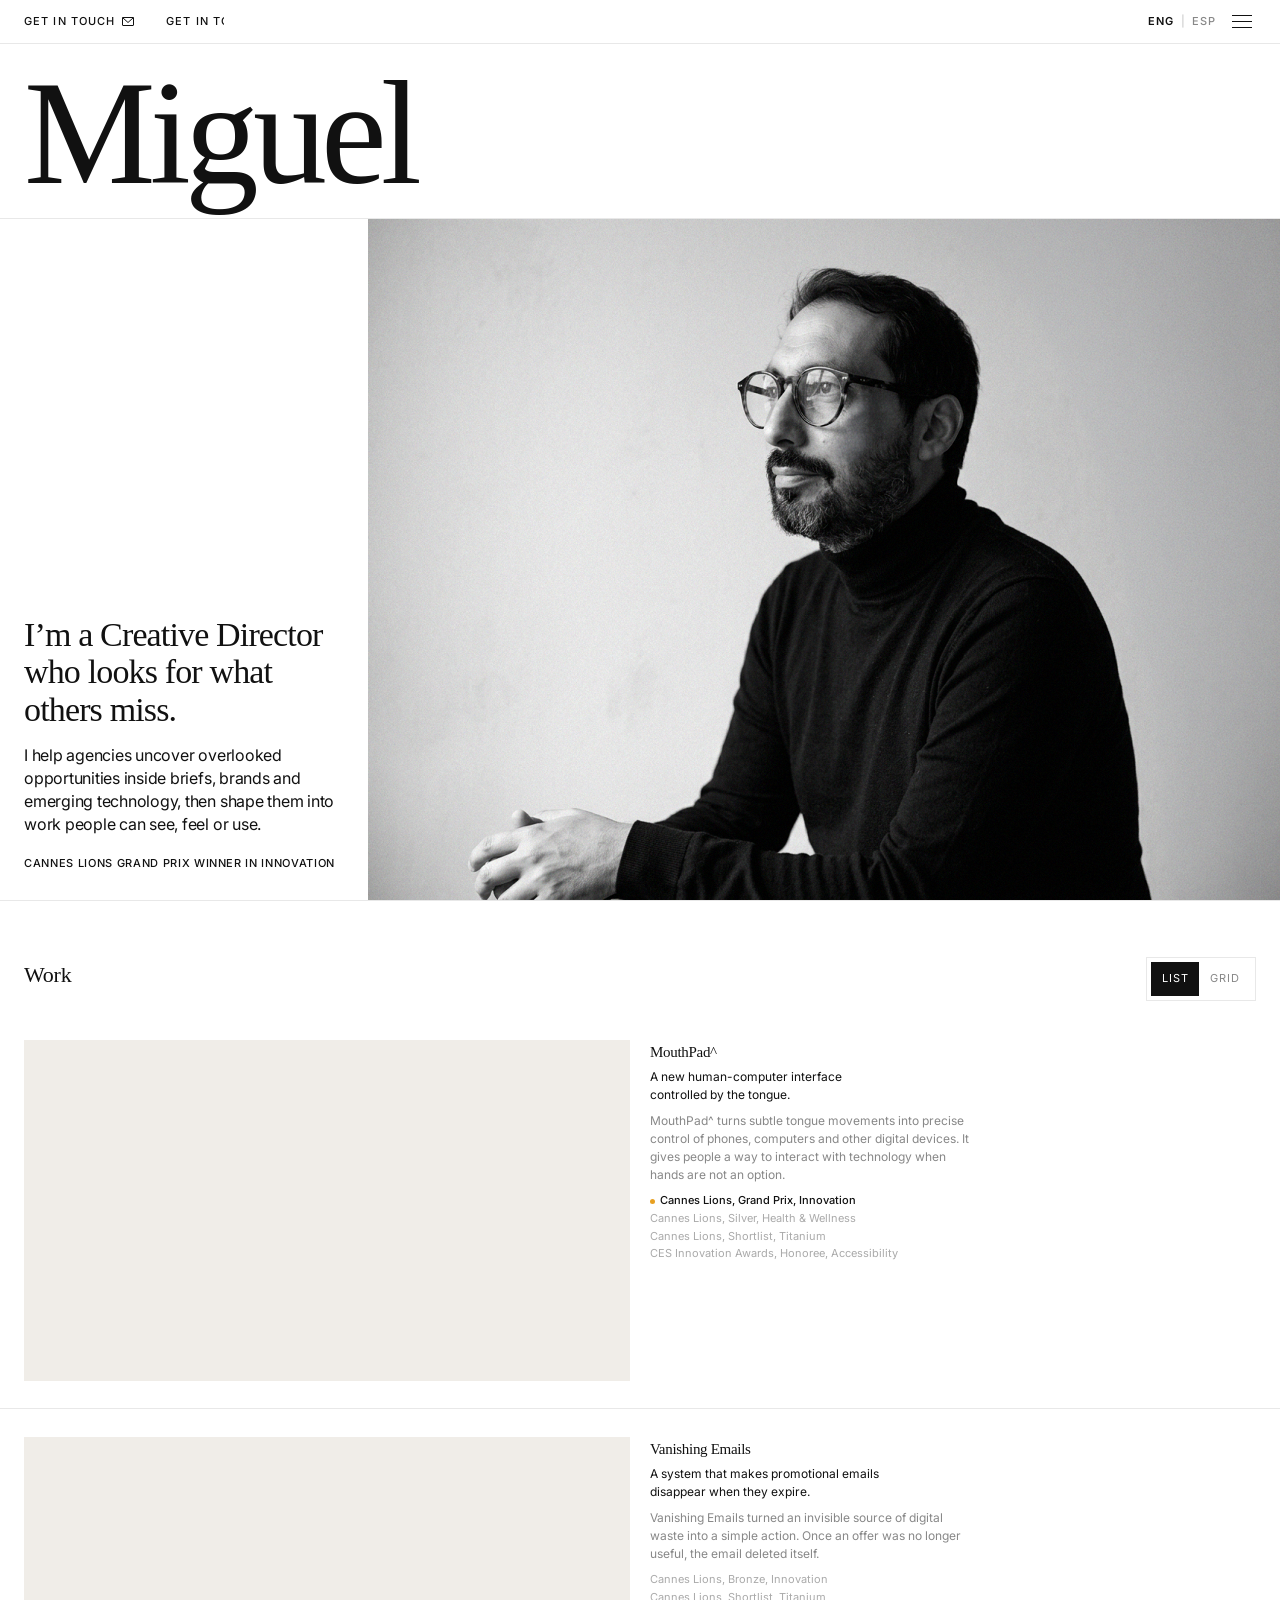
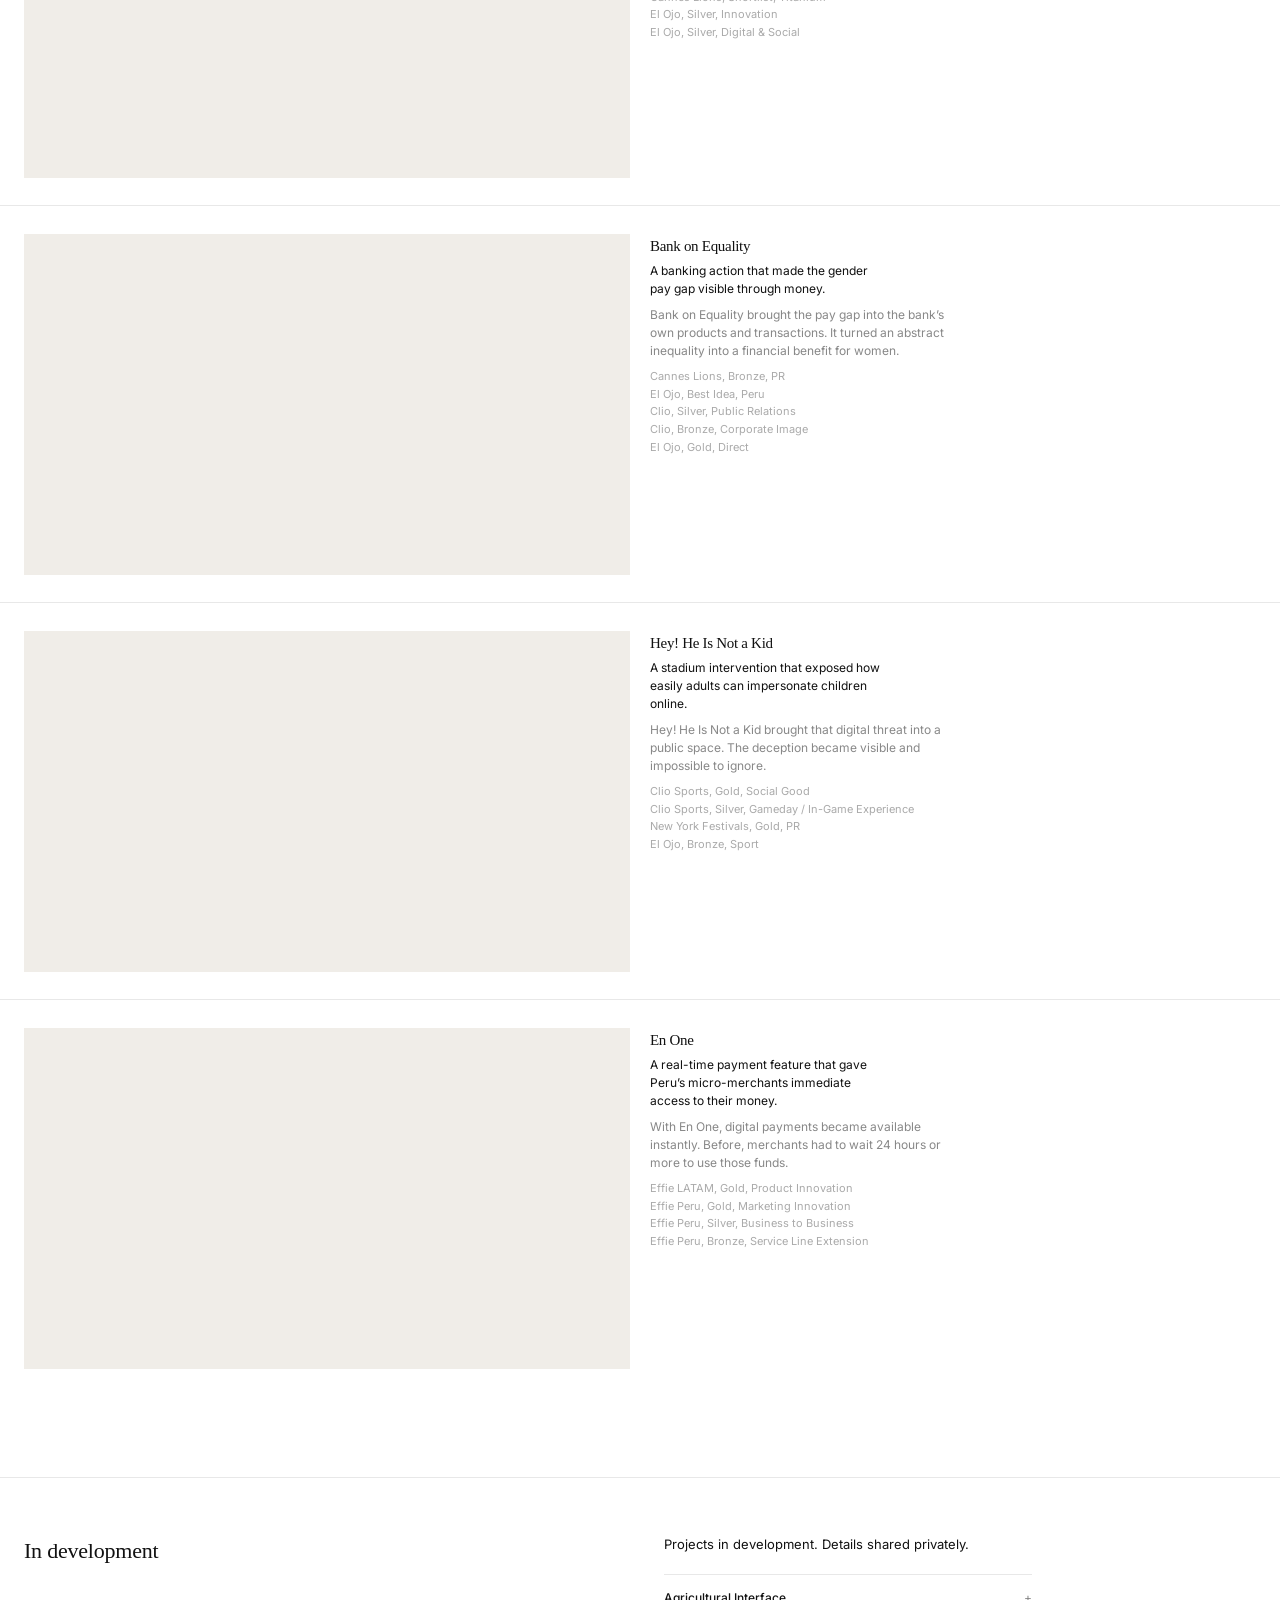
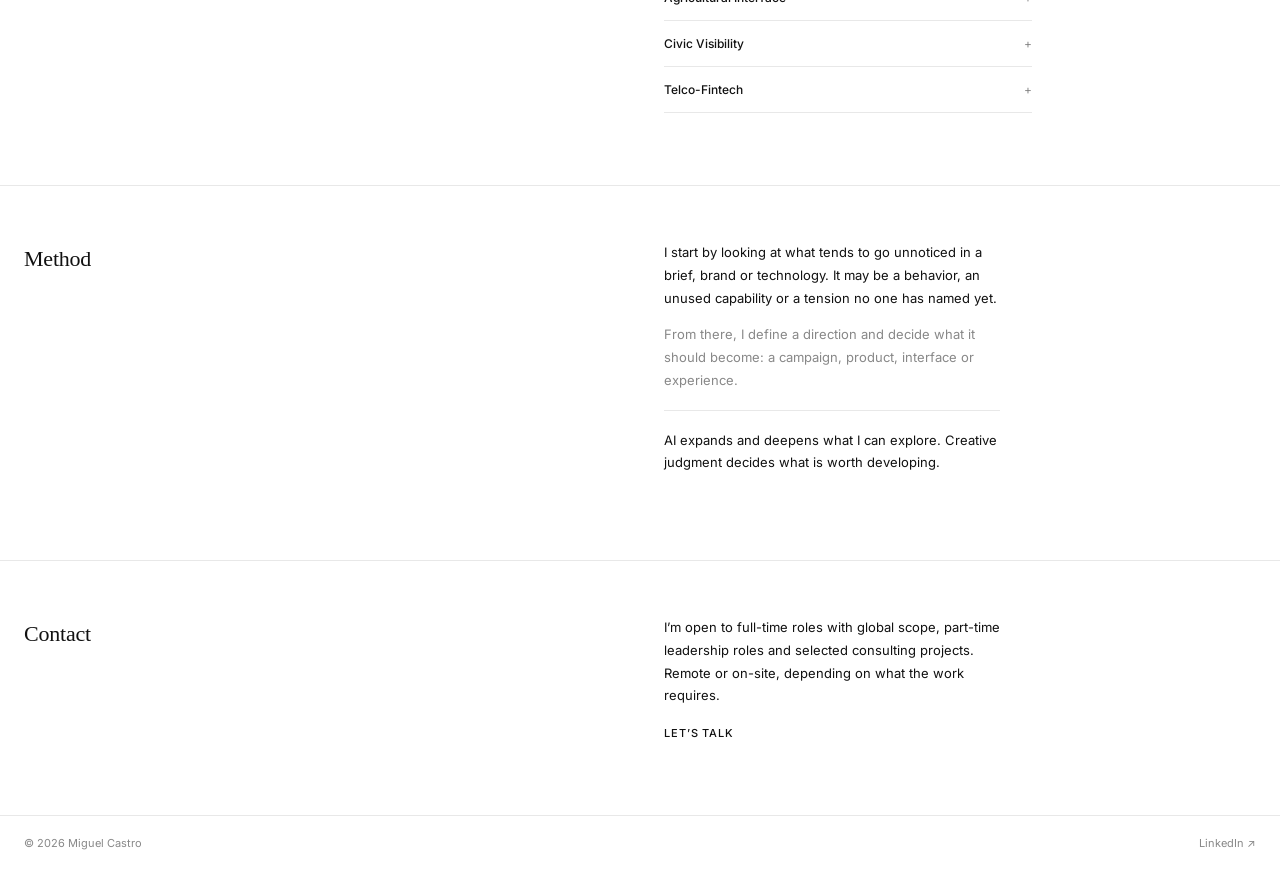
==== commit 537fb2d2: "Refine portfolio copy and metadata" ====
--- a/index.html
+++ b/index.html
@@ -3,11 +3,11 @@
 <head>
 <meta charset="UTF-8">
 <meta name="viewport" content="width=device-width, initial-scale=1.0">
-<title>Miguel Castro — Creative Director</title>
-<meta name="description" content="Miguel Castro is a Creative Director at the edge of AI, product and brand, helping agencies, startups and innovation-led teams turn new technology into clear stories, useful ideas and market-ready work.">
+<title>Miguel Castro | Creative Director</title>
+<meta name="description" content="Miguel Castro is a Creative Director who helps agencies uncover overlooked opportunities inside briefs, brands and emerging technology, then shape them into work people can see, feel or use.">
 <meta name="author" content="Miguel Castro">
 <meta name="robots" content="index, follow">
-<link rel="canonical" href="https://miguelcastro.works/">
+<link rel="canonical" href="https://global.miguelcastro.works/">
 <meta name="theme-color" content="#ffffff">
 <meta name="color-scheme" content="light">
 
@@ -20,21 +20,21 @@
 </script>
 
 <meta property="og:type" content="website">
-<meta property="og:title" content="Miguel Castro — Creative Director">
-<meta property="og:description" content="Creative Director at the edge of AI, product and brand. Helping agencies, startups and innovation-led teams turn new technology into clear stories, useful ideas and market-ready work.">
-<meta property="og:url" content="https://miguelcastro.works/">
+<meta property="og:title" content="Miguel Castro | Creative Director">
+<meta property="og:description" content="I help agencies uncover overlooked opportunities inside briefs, brands and emerging technology, then shape them into work people can see, feel or use.">
+<meta property="og:url" content="https://global.miguelcastro.works/">
 <meta property="og:site_name" content="Miguel Castro">
-<meta property="og:image" content="https://miguelcastro.works/og-image.png">
+<meta property="og:image" content="https://global.miguelcastro.works/og-image.png">
 <meta property="og:image:width" content="1200">
 <meta property="og:image:height" content="630">
-<meta property="og:image:alt" content="Miguel Castro — Creative Director portfolio preview">
+<meta property="og:image:alt" content="Miguel Castro, Creative Director portfolio preview">
 
 <meta name="twitter:card" content="summary_large_image">
-<meta name="twitter:title" content="Miguel Castro — Creative Director">
-<meta name="twitter:description" content="Creative Director at the edge of AI, product and brand.">
-<meta name="twitter:image" content="https://miguelcastro.works/og-image.png">
-<meta name="twitter:url" content="https://miguelcastro.works/">
-<meta name="twitter:image:alt" content="Miguel Castro — Creative Director portfolio preview">
+<meta name="twitter:title" content="Miguel Castro | Creative Director">
+<meta name="twitter:description" content="I help agencies uncover overlooked opportunities inside briefs, brands and emerging technology.">
+<meta name="twitter:image" content="https://global.miguelcastro.works/og-image.png">
+<meta name="twitter:url" content="https://global.miguelcastro.works/">
+<meta name="twitter:image:alt" content="Miguel Castro, Creative Director portfolio preview">
 
 <link rel="icon" type="image/png" href="favicon.png">
 <link rel="preload" as="image" href="hero_boy.png">
@@ -42,6 +42,7 @@
 <link rel="preconnect" href="https://fonts.gstatic.com" crossorigin>
 <link href="https://fonts.googleapis.com/css2?family=Inter:wght@400;500;600&display=swap" rel="stylesheet">
 
+<link rel="stylesheet" href="fonts.css">
 <link rel="stylesheet" href="portfolio.css">
 </head>
 <body>
@@ -71,7 +72,7 @@
   <div class="nav-overlay" id="navOverlay" aria-hidden="true"></div>
   <div class="nav-panel" id="navPanel" aria-hidden="true">
     <a href="#work" class="nav-link" data-en="Work" data-es="Trabajo">Work</a>
-    <a href="#development" class="nav-link" data-en="In Development" data-es="En desarrollo">In Development</a>
+    <a href="#development" class="nav-link" data-en="In development" data-es="En desarrollo">In development</a>
     <a href="#method" class="nav-link" data-en="Method" data-es="Método">Method</a>
     <a href="#contact" class="nav-link" data-en="Contact" data-es="Contacto">Contact</a>
     <a href="https://www.linkedin.com/in/miguelcastroe/" target="_blank" rel="noopener" class="nav-linkedin nav-link">LinkedIn &nearr;</a>
@@ -79,7 +80,7 @@
 </header>
 
 <section class="name-section" aria-label="Name">
-  <h1 class="sr-only">Miguel Castro — Creative Director</h1>
+  <h1 class="sr-only">Miguel Castro, Creative Director</h1>
   <div class="hero-name" aria-hidden="true">Miguel</div>
 </section>
 
@@ -87,9 +88,9 @@
   <div class="hero-body">
     <div class="hero-left">
       <div class="hero-statement">
-        <span class="hero-line-primary" data-en="Creative Director at the edge of AI, product and brand." data-es="Director Creativo en el cruce entre IA, producto y marca.">Creative Director at the edge of AI, product and brand.</span>
-        <span class="hero-line-secondary" data-en="I help agencies, startups and innovation-led teams turn new technology into clear stories, useful ideas and market-ready work." data-es="Ayudo a agencias, startups y equipos de innovación a convertir nueva tecnología en historias claras, ideas útiles y trabajo listo para salir al mercado.">I help agencies, startups and innovation-led teams turn new technology into clear stories, useful ideas and market-ready work.</span>
-        <span class="hero-line-tertiary" data-en="Cannes Lions Grand Prix for Innovation" data-es="Ganador del Grand Prix de Innovación en Cannes Lions">Cannes Lions Grand Prix for Innovation</span>
+        <span class="hero-line-primary" data-en="I’m a Creative Director who looks for what others miss." data-es="Soy Director Creativo y busco lo que otros pasan por alto.">I’m a Creative Director who looks for what others miss.</span>
+        <span class="hero-line-secondary" data-en="I help agencies uncover overlooked opportunities inside briefs, brands and emerging technology, then shape them into work people can see, feel or use." data-es="Ayudo a agencias a encontrar oportunidades ignoradas dentro de briefs, marcas y tecnologías emergentes, y a convertirlas en trabajo que la gente pueda ver, sentir o usar.">I help agencies uncover overlooked opportunities inside briefs, brands and emerging technology, then shape them into work people can see, feel or use.</span>
+        <span class="hero-line-tertiary" data-en="Cannes Lions Grand Prix winner in Innovation" data-es="Ganador del Grand Prix de Innovación en Cannes Lions">Cannes Lions Grand Prix winner in Innovation</span>
       </div>
     </div>
     <div class="hero-right">
@@ -112,187 +113,69 @@
     <div class="work-cases">
       <article class="case">
         <div class="case-video">
-          <iframe
-            loading="lazy"
-            title="MouthPad^ case film"
-            src="https://play.gumlet.io/embed/6a459bace4e7cc890ee0b2ae?background=false&autoplay=false&loop=false&disable_player_controls=false"
-            referrerpolicy="origin"
-            allow="accelerometer; gyroscope; autoplay; encrypted-media; picture-in-picture; fullscreen; clipboard-write"
-            allowfullscreen
-          ></iframe>
+          <iframe loading="lazy" title="MouthPad^ case film" src="https://play.gumlet.io/embed/6a459bace4e7cc890ee0b2ae?background=false&autoplay=false&loop=false&disable_player_controls=false" referrerpolicy="origin" allow="accelerometer; gyroscope; autoplay; encrypted-media; picture-in-picture; fullscreen; clipboard-write" allowfullscreen></iframe>
         </div>
         <div class="case-info">
           <p class="case-title">MouthPad^</p>
           <div class="case-detail">
-            <p class="case-unseen" data-en="A new human-computer interface that turns the tongue into a precise input device." data-es="Una nueva interfaz humano-computadora que convierte la lengua en un dispositivo de entrada preciso.">A new human-computer interface that turns the tongue into a precise input device.</p>
-            <p class="case-desc" data-en="MouthPad^ reframed assistive technology as an interface problem, not a limitation problem. The work translated emerging technology into a category people could understand, desire and talk about." data-es="MouthPad^ replanteó la tecnología asistiva como un problema de interfaz, no de limitación. El trabajo tradujo tecnología emergente en una categoría que la gente podía entender, desear y comentar.">MouthPad^ reframed assistive technology as an interface problem, not a limitation problem. The work translated emerging technology into a category people could understand, desire and talk about.</p>
-            <p class="case-proof" data-en="Proof: emerging technology translated into a category people could understand, desire and talk about." data-es="Prueba: tecnología emergente traducida en una categoría que la gente podía entender, desear y comentar."><strong>Proof:</strong> emerging technology translated into a category people could understand, desire and talk about.</p>
-            <ul class="case-awards">
-              <li class="gp">Cannes Lions, Grand Prix, Innovation</li>
-              <li>Cannes Lions, Silver, Health &amp; Wellness</li>
-              <li>Cannes Lions, Shortlist, Titanium</li>
-              <li>CES Innovation Awards, Honoree, Accessibility</li>
-            </ul>
+            <p class="case-unseen" data-en="A new human-computer interface controlled by the tongue." data-es="Una nueva interfaz humano-computadora controlada con la lengua.">A new human-computer interface controlled by the tongue.</p>
+            <p class="case-desc" data-en="MouthPad^ turns subtle tongue movements into precise control of phones, computers and other digital devices. It gives people a way to interact with technology when hands are not an option." data-es="MouthPad^ convierte movimientos sutiles de la lengua en un control preciso de teléfonos, computadoras y otros dispositivos digitales. Permite interactuar con la tecnología cuando usar las manos no es una opción.">MouthPad^ turns subtle tongue movements into precise control of phones, computers and other digital devices. It gives people a way to interact with technology when hands are not an option.</p>
+            <ul class="case-awards"><li class="gp">Cannes Lions, Grand Prix, Innovation</li><li>Cannes Lions, Silver, Health &amp; Wellness</li><li>Cannes Lions, Shortlist, Titanium</li><li>CES Innovation Awards, Honoree, Accessibility</li></ul>
           </div>
         </div>
       </article>
 
       <article class="case">
-        <div class="case-video">
-          <iframe
-            loading="lazy"
-            title="Vanishing Emails case film"
-            src="https://play.gumlet.io/embed/6a459e5de4e7cc890ee0e9d0?background=false&autoplay=false&loop=false&disable_player_controls=false"
-            referrerpolicy="origin"
-            allow="accelerometer; gyroscope; autoplay; encrypted-media; picture-in-picture; fullscreen; clipboard-write"
-            allowfullscreen
-          ></iframe>
-        </div>
-        <div class="case-info">
-          <p class="case-title">Vanishing Emails</p>
-          <div class="case-detail">
-            <p class="case-unseen" data-en="A system that makes expired promotional emails disappear when their purpose is over." data-es="Un sistema que hace desaparecer correos promocionales expirados cuando su propósito termina.">A system that makes expired promotional emails disappear when their purpose is over.</p>
-            <p class="case-desc" data-en="The idea turned invisible digital waste into a behavior brands could act on. Instead of saying less waste, the communication itself stopped wasting." data-es="La idea convirtió el desperdicio digital invisible en un comportamiento que las marcas podían activar. En lugar de hablar de menos desperdicio, la comunicación dejó de desperdiciar.">The idea turned invisible digital waste into a behavior brands could act on. Instead of saying less waste, the communication itself stopped wasting.</p>
-            <p class="case-proof" data-en="Proof: a hidden system problem turned into a simple, product-like behavior." data-es="Prueba: un problema oculto del sistema convertido en un comportamiento simple, casi de producto."><strong>Proof:</strong> a hidden system problem turned into a simple, product-like behavior.</p>
-            <ul class="case-awards">
-              <li>Cannes Lions, Bronze, Innovation</li>
-              <li>Cannes Lions, Shortlist, Titanium</li>
-              <li>El Ojo, Silver, Innovation</li>
-              <li>El Ojo, Silver, Digital &amp; Social</li>
-            </ul>
-          </div>
-        </div>
+        <div class="case-video"><iframe loading="lazy" title="Vanishing Emails case film" src="https://play.gumlet.io/embed/6a459e5de4e7cc890ee0e9d0?background=false&autoplay=false&loop=false&disable_player_controls=false" referrerpolicy="origin" allow="accelerometer; gyroscope; autoplay; encrypted-media; picture-in-picture; fullscreen; clipboard-write" allowfullscreen></iframe></div>
+        <div class="case-info"><p class="case-title">Vanishing Emails</p><div class="case-detail"><p class="case-unseen" data-en="A system that makes promotional emails disappear when they expire." data-es="Un sistema que hace desaparecer los correos promocionales cuando caducan.">A system that makes promotional emails disappear when they expire.</p><p class="case-desc" data-en="Vanishing Emails turned an invisible source of digital waste into a simple action. Once an offer was no longer useful, the email deleted itself." data-es="Vanishing Emails convirtió una fuente invisible de desperdicio digital en una acción concreta: cuando una oferta dejaba de ser útil, el correo se borraba solo.">Vanishing Emails turned an invisible source of digital waste into a simple action. Once an offer was no longer useful, the email deleted itself.</p><ul class="case-awards"><li>Cannes Lions, Bronze, Innovation</li><li>Cannes Lions, Shortlist, Titanium</li><li>El Ojo, Silver, Innovation</li><li>El Ojo, Silver, Digital &amp; Social</li></ul></div></div>
       </article>
 
       <article class="case">
-        <div class="case-video">
-          <iframe
-            loading="lazy"
-            title="Bank on Equality case film"
-            src="https://play.gumlet.io/embed/6a459ca5e81b019c9721c279?background=false&autoplay=false&loop=false&disable_player_controls=false"
-            referrerpolicy="origin"
-            allow="accelerometer; gyroscope; autoplay; encrypted-media; picture-in-picture; fullscreen; clipboard-write"
-            allowfullscreen
-          ></iframe>
-        </div>
-        <div class="case-info">
-          <p class="case-title">Bank on Equality</p>
-          <div class="case-detail">
-            <p class="case-unseen" data-en="A financial action that made the wage gap visible inside a bank's own value system." data-es="Una acción financiera que hizo visible la brecha salarial dentro del propio sistema de valor de un banco.">A financial action that made the wage gap visible inside a bank's own value system.</p>
-            <p class="case-desc" data-en="The idea turned an abstract inequality into value the bank could return through its own ecosystem. A social gap became a financial action." data-es="La idea convirtió una desigualdad abstracta en valor que el banco podía devolver desde su propio ecosistema. Una brecha social se convirtió en una acción financiera.">The idea turned an abstract inequality into value the bank could return through its own ecosystem. A social gap became a financial action.</p>
-            <p class="case-proof" data-en="Proof: product logic, institutional behavior and cultural tension connected into participation." data-es="Prueba: lógica de producto, comportamiento institucional y tensión cultural conectados en una acción participable."><strong>Proof:</strong> product logic, institutional behavior and cultural tension connected into participation.</p>
-            <ul class="case-awards">
-              <li>Cannes Lions, Bronze, PR</li>
-              <li>El Ojo, Best Idea, Peru</li>
-              <li>Clio, Silver, Public Relations</li>
-              <li>Clio, Bronze, Corporate Image</li>
-              <li>El Ojo, Gold, Direct</li>
-            </ul>
-          </div>
-        </div>
+        <div class="case-video"><iframe loading="lazy" title="Bank on Equality case film" src="https://play.gumlet.io/embed/6a459ca5e81b019c9721c279?background=false&autoplay=false&loop=false&disable_player_controls=false" referrerpolicy="origin" allow="accelerometer; gyroscope; autoplay; encrypted-media; picture-in-picture; fullscreen; clipboard-write" allowfullscreen></iframe></div>
+        <div class="case-info"><p class="case-title">Bank on Equality</p><div class="case-detail"><p class="case-unseen" data-en="A banking action that made the gender pay gap visible through money." data-es="Una acción bancaria que hizo visible la brecha salarial de género a través del dinero.">A banking action that made the gender pay gap visible through money.</p><p class="case-desc" data-en="Bank on Equality brought the pay gap into the bank’s own products and transactions. It turned an abstract inequality into a financial benefit for women." data-es="Bank on Equality llevó la brecha salarial a los productos y transacciones del propio banco. Así, una desigualdad difícil de ver se convirtió en un beneficio económico para las mujeres.">Bank on Equality brought the pay gap into the bank’s own products and transactions. It turned an abstract inequality into a financial benefit for women.</p><ul class="case-awards"><li>Cannes Lions, Bronze, PR</li><li>El Ojo, Best Idea, Peru</li><li>Clio, Silver, Public Relations</li><li>Clio, Bronze, Corporate Image</li><li>El Ojo, Gold, Direct</li></ul></div></div>
       </article>
 
       <article class="case">
-        <div class="case-video">
-          <iframe
-            loading="lazy"
-            title="Hey! He Is Not a Kid case film"
-            src="https://play.gumlet.io/embed/6a459d4ce4e7cc890ee0d421?background=false&autoplay=false&loop=false&disable_player_controls=false"
-            referrerpolicy="origin"
-            allow="accelerometer; gyroscope; autoplay; encrypted-media; picture-in-picture; fullscreen; clipboard-write"
-            allowfullscreen
-          ></iframe>
-        </div>
-        <div class="case-info">
-          <p class="case-title">Hey! He Is Not a Kid</p>
-          <div class="case-detail">
-            <p class="case-unseen" data-en="A stadium intervention exposing online identity deception." data-es="Una intervención en estadio que expuso el engaño de identidad online.">A stadium intervention exposing online identity deception.</p>
-            <p class="case-desc" data-en="The idea moved a hidden internet problem into physical space, where the deception could be seen, felt and understood immediately." data-es="La idea llevó un problema oculto de internet al espacio físico, donde el engaño podía verse, sentirse y entenderse de inmediato.">The idea moved a hidden internet problem into physical space, where the deception could be seen, felt and understood immediately.</p>
-            <p class="case-proof" data-en="Proof: digital behavior made culturally visible in the real world." data-es="Prueba: comportamiento digital convertido en algo culturalmente visible en el mundo real."><strong>Proof:</strong> digital behavior made culturally visible in the real world.</p>
-            <ul class="case-awards">
-              <li>Clio Sports, Gold, Social Good</li>
-              <li>Clio Sports, Silver, Gameday / In-Game Experience</li>
-              <li>New York Festivals, Gold, PR</li>
-              <li>El Ojo, Bronze, Sport</li>
-            </ul>
-          </div>
-        </div>
+        <div class="case-video"><iframe loading="lazy" title="Hey! He Is Not a Kid case film" src="https://play.gumlet.io/embed/6a459d4ce4e7cc890ee0d421?background=false&autoplay=false&loop=false&disable_player_controls=false" referrerpolicy="origin" allow="accelerometer; gyroscope; autoplay; encrypted-media; picture-in-picture; fullscreen; clipboard-write" allowfullscreen></iframe></div>
+        <div class="case-info"><p class="case-title">Hey! He Is Not a Kid</p><div class="case-detail"><p class="case-unseen" data-en="A stadium intervention that exposed how easily adults can impersonate children online." data-es="Una intervención en un estadio que expuso lo fácil que es para un adulto hacerse pasar por un niño en internet.">A stadium intervention that exposed how easily adults can impersonate children online.</p><p class="case-desc" data-en="Hey! He Is Not a Kid brought that digital threat into a public space. The deception became visible and impossible to ignore." data-es="Hey! He Is Not a Kid llevó esa amenaza digital al espacio público. El engaño quedó a la vista y se volvió imposible de ignorar.">Hey! He Is Not a Kid brought that digital threat into a public space. The deception became visible and impossible to ignore.</p><ul class="case-awards"><li>Clio Sports, Gold, Social Good</li><li>Clio Sports, Silver, Gameday / In-Game Experience</li><li>New York Festivals, Gold, PR</li><li>El Ojo, Bronze, Sport</li></ul></div></div>
       </article>
 
       <article class="case">
-        <div class="case-video">
-          <iframe
-            loading="lazy"
-            title="En One case film"
-            src="https://play.gumlet.io/embed/6a459ee0e4e7cc890ee0f5aa?background=false&autoplay=false&loop=false&disable_player_controls=false"
-            referrerpolicy="origin"
-            allow="accelerometer; gyroscope; autoplay; encrypted-media; picture-in-picture; fullscreen; clipboard-write"
-            allowfullscreen
-          ></iframe>
-        </div>
-        <div class="case-info">
-          <p class="case-title">En One</p>
-          <div class="case-detail">
-            <p class="case-unseen" data-en="A real-time payment feature for micro-merchants in Peru." data-es="Una función de pagos en tiempo real para micronegocios en Perú.">A real-time payment feature for micro-merchants in Peru.</p>
-            <p class="case-desc" data-en="En One brought cashless payments closer to the tools and routines merchants already used. Instead of forcing adoption, it reduced friction." data-es="En One acercó los pagos digitales a las herramientas y rutinas que los comercios ya usaban. En lugar de forzar la adopción, redujo la fricción.">En One brought cashless payments closer to the tools and routines merchants already used. Instead of forcing adoption, it reduced friction.</p>
-            <p class="case-proof" data-en="Proof: product adoption, financial behavior and inclusion in a market where default assumptions do not always work." data-es="Prueba: adopción de producto, comportamiento financiero e inclusión en un mercado donde los supuestos tradicionales no siempre funciónan."><strong>Proof:</strong> product adoption, financial behavior and inclusion in a market where default assumptions do not always work.</p>
-            <ul class="case-awards">
-              <li>Effie LATAM, Gold, Product Innovation</li>
-              <li>Effie Peru, Gold, Marketing Innovation</li>
-              <li>Effie Peru, Silver, Business to Business</li>
-              <li>Effie Peru, Bronze, Service Line Extension</li>
-            </ul>
-          </div>
-        </div>
+        <div class="case-video"><iframe loading="lazy" title="En One case film" src="https://play.gumlet.io/embed/6a459ee0e4e7cc890ee0f5aa?background=false&autoplay=false&loop=false&disable_player_controls=false" referrerpolicy="origin" allow="accelerometer; gyroscope; autoplay; encrypted-media; picture-in-picture; fullscreen; clipboard-write" allowfullscreen></iframe></div>
+        <div class="case-info"><p class="case-title">En One</p><div class="case-detail"><p class="case-unseen" data-en="A real-time payment feature that gave Peru’s micro-merchants immediate access to their money." data-es="Una función de pagos en tiempo real que dio a los micronegocios peruanos acceso inmediato a su dinero.">A real-time payment feature that gave Peru’s micro-merchants immediate access to their money.</p><p class="case-desc" data-en="With En One, digital payments became available instantly. Before, merchants had to wait 24 hours or more to use those funds." data-es="Con En One, los pagos digitales quedaban disponibles al instante. Antes, los comerciantes tenían que esperar 24 horas o más para usar esos fondos.">With En One, digital payments became available instantly. Before, merchants had to wait 24 hours or more to use those funds.</p><ul class="case-awards"><li>Effie LATAM, Gold, Product Innovation</li><li>Effie Peru, Gold, Marketing Innovation</li><li>Effie Peru, Silver, Business to Business</li><li>Effie Peru, Bronze, Service Line Extension</li></ul></div></div>
       </article>
     </div>
   </section>
 
   <section class="development" id="development">
-    <p class="section-label" data-en="In Development" data-es="En desarrollo">In Development</p>
+    <p class="section-label" data-en="In development" data-es="En desarrollo">In development</p>
     <div class="development-copy">
-      <p class="development-intro" data-en="Early-stage projects. Details shared in private conversations." data-es="Proyectos en etapa inicial. Los detalles se comparten en conversaciones privadas.">Early-stage projects. Details shared in private conversations.</p>
-      <details class="dev-item">
-        <summary data-en="Agricultural Interface" data-es="Interfaz agrícola">Agricultural Interface</summary>
-        <p data-en="An AI project exploring how small teams and local producers can make better decisions from signals that are usually hard to read." data-es="Un proyecto de IA que explora cómo pequeños equipos y productores locales pueden tomar mejores decisiones a partir de señales que normalmente son difíciles de leer.">An AI project exploring how small teams and local producers can make better decisions from signals that are usually hard to read.</p>
-      </details>
-      <details class="dev-item">
-        <summary data-en="Civic Visibility" data-es="Visibilidad cívica">Civic Visibility</summary>
-        <p data-en="A public-interest project exploring how overlooked digital spaces can become useful in urgent real-world situations." data-es="Un proyecto de interés público que explora cómo espacios digitales pasados por alto pueden volverse útiles en situaciones urgentes del mundo real.">A public-interest project exploring how overlooked digital spaces can become useful in urgent real-world situations.</p>
-      </details>
-      <details class="dev-item">
-        <summary data-en="Telco-Fintech" data-es="Telco-Fintech">Telco-Fintech</summary>
-        <p data-en="A project exploring how mobile infrastructure can create practical access to value in markets where banking, apps and internet access are not always the default." data-es="Un proyecto que explora cómo la infraestructura móvil puede crear acceso práctico a valor en mercados donde la banca, las apps e internet no siempre son el punto de partida.">A project exploring how mobile infrastructure can create practical access to value in markets where banking, apps and internet access are not always the default.</p>
-      </details>
+      <p class="development-intro" data-en="Projects in development. Details shared privately." data-es="Proyectos en desarrollo. Los detalles se comparten de forma privada.">Projects in development. Details shared privately.</p>
+      <details class="dev-item"><summary data-en="Agricultural Interface" data-es="Interfaz agrícola">Agricultural Interface</summary><p data-en="An AI interface that helps small producers make sense of scattered signals from their crops and decide what to do next." data-es="Una interfaz de IA que ayuda a pequeños productores a interpretar señales dispersas de sus cultivos y decidir qué hacer después.">An AI interface that helps small producers make sense of scattered signals from their crops and decide what to do next.</p></details>
+      <details class="dev-item"><summary data-en="Civic Visibility" data-es="Visibilidad cívica">Civic Visibility</summary><p data-en="A civic initiative that uses overlooked digital spaces to make a problem visible." data-es="Una iniciativa cívica que aprovecha espacios digitales ignorados para hacer visible un problema.">A civic initiative that uses overlooked digital spaces to make a problem visible.</p></details>
+      <details class="dev-item"><summary data-en="Telco-Fintech" data-es="Telco-Fintech">Telco-Fintech</summary><p data-en="A mobile infrastructure project that gives people access to financial services without relying on banking apps or constant internet access." data-es="Un proyecto de infraestructura móvil que permite acceder a servicios financieros sin depender de aplicaciones bancarias ni de una conexión constante a internet.">A mobile infrastructure project that gives people access to financial services without relying on banking apps or constant internet access.</p></details>
     </div>
   </section>
 
   <section class="method" id="method">
     <p class="section-label" data-en="Method" data-es="Método">Method</p>
     <div class="method-copy">
-      <p data-en="I look for the hidden behavior inside new technology." data-es="Busco el comportamiento oculto dentro de la nueva tecnología.">I look for the hidden behavior inside new technology.</p>
-      <p class="muted" data-en="The tension beneath the brief. The opportunity inside the product. The human pattern hiding behind the data." data-es="La tensión debajo del brief. La oportunidad dentro del producto. El patrón humano escondido detrás de la data.">The tension beneath the brief. The opportunity inside the product. The human pattern hiding behind the data.</p>
-      <p data-en="From there, I turn it into something people can use, share or act on." data-es="Desde ahí, lo convierto en algo que la gente puede usar, compartir o activar.">From there, I turn it into something people can use, share or act on.</p>
-      <p class="muted" data-en="It may become a campaign, a product, an interface or a new way to participate." data-es="Puede convertirse en una campaña, un producto, una interfaz o una nueva forma de participar.">It may become a campaign, a product, an interface or a new way to participate.</p>
-      <p class="method-line" data-en="AI helps me explore faster. Creative judgment decides what survives." data-es="La IA me ayuda a explorar más rápido. El criterio decide qué sobrevive.">AI helps me explore faster. Creative judgment decides what survives.</p>
+      <p data-en="I start by looking at what tends to go unnoticed in a brief, brand or technology. It may be a behavior, an unused capability or a tension no one has named yet." data-es="Empiezo por observar lo que suele pasar inadvertido en un brief, una marca o una tecnología. Puede ser un comportamiento, una capacidad sin usar o una tensión que todavía nadie ha nombrado.">I start by looking at what tends to go unnoticed in a brief, brand or technology. It may be a behavior, an unused capability or a tension no one has named yet.</p>
+      <p class="muted" data-en="From there, I define a direction and decide what it should become: a campaign, product, interface or experience." data-es="Con eso, defino una dirección y decido cómo llevarla a la realidad: como campaña, producto, interfaz o experiencia.">From there, I define a direction and decide what it should become: a campaign, product, interface or experience.</p>
+      <p class="method-line" data-en="AI expands and deepens what I can explore. Creative judgment decides what is worth developing." data-es="La IA amplía y profundiza lo que puedo explorar. El criterio creativo decide qué vale la pena desarrollar.">AI expands and deepens what I can explore. Creative judgment decides what is worth developing.</p>
     </div>
   </section>
 
   <section class="contact" id="contact">
     <p class="section-label" data-en="Contact" data-es="Contacto">Contact</p>
     <div class="contact-copy">
-      <p data-en="Available for remote, global, full-time, fractional and consulting roles. On-site as needed." data-es="Disponible para roles remotos, globales, full-time, fraccionales y de consultoría. Presencial cuando sea necesario.">Available for remote, global, full-time, fractional and consulting roles. On-site as needed.</p>
-      <a class="contact-link" href="mailto:miguel@miguelcastro.cc" data-en="Let's talk" data-es="Hablemos">Let's talk</a>
+      <p data-en="I’m open to full-time roles with global scope, part-time leadership roles and selected consulting projects. Remote or on-site, depending on what the work requires." data-es="Estoy abierto a roles globales de tiempo completo, posiciones de liderazgo con dedicación parcial y proyectos seleccionados de consultoría. Remoto o presencial, según lo requiera el trabajo.">I’m open to full-time roles with global scope, part-time leadership roles and selected consulting projects. Remote or on-site, depending on what the work requires.</p>
+      <a class="contact-link" href="mailto:miguel@miguelcastro.cc" data-en="Let’s talk" data-es="Hablemos">Let’s talk</a>
     </div>
   </section>
 
-  <footer>
-    <span>&copy; 2026 Miguel Castro</span>
-    <a href="https://www.linkedin.com/in/miguelcastroe/" target="_blank" rel="noopener">LinkedIn &nearr;</a>
-  </footer>
+  <footer><span>&copy; 2026 Miguel Castro</span><a href="https://www.linkedin.com/in/miguelcastroe/" target="_blank" rel="noopener">LinkedIn &nearr;</a></footer>
 </div>
-
 <script src="portfolio.js"></script>
-
 </body>
 </html>
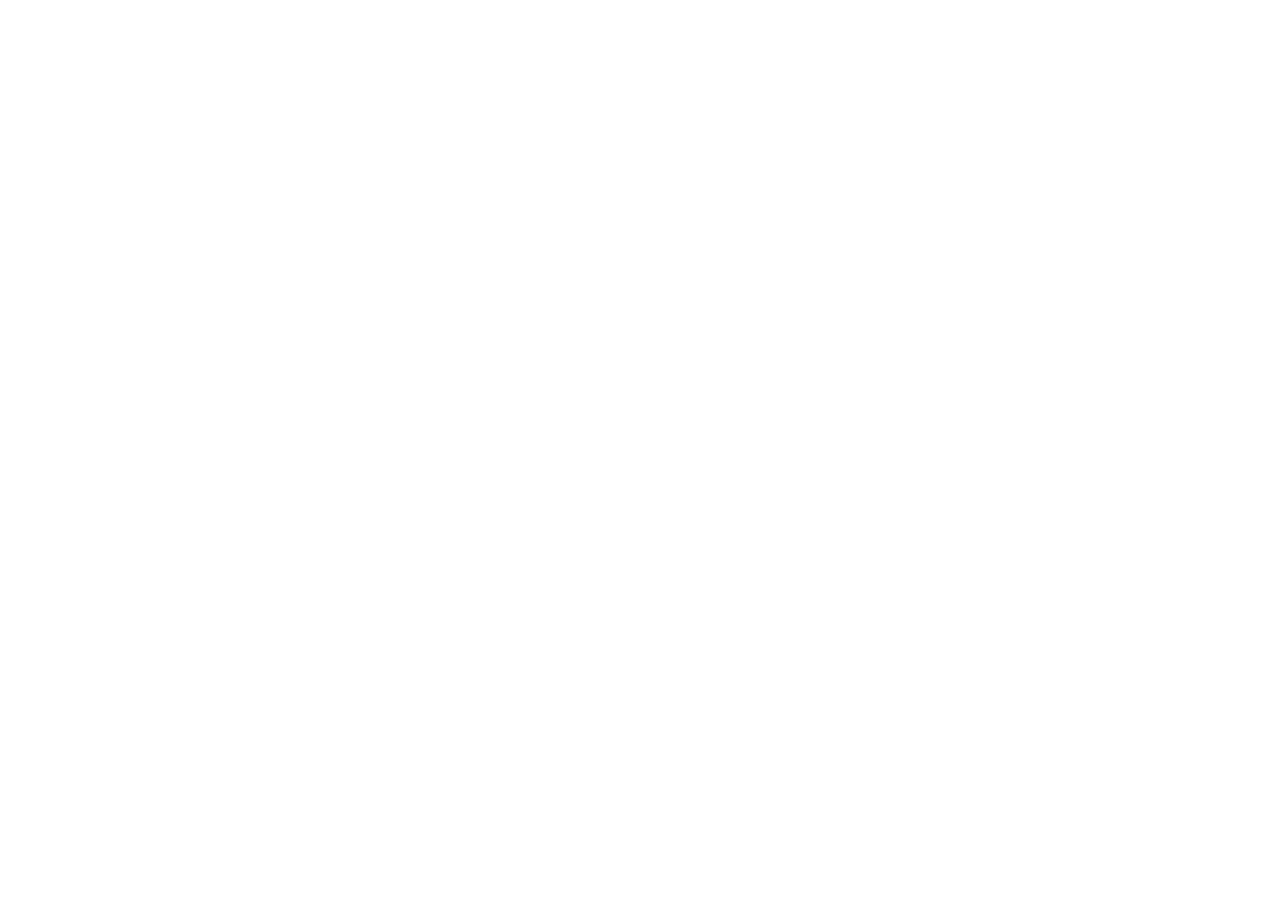
==== commit f89a54c6: "Migrate portfolio to miguelcastro.works" ====
--- a/index.html
+++ b/index.html
@@ -1,181 +1,40 @@
-<!DOCTYPE html>
+<!doctype html>
 <html lang="en">
 <head>
-<meta charset="UTF-8">
-<meta name="viewport" content="width=device-width, initial-scale=1.0">
-<title>Miguel Castro | Creative Director</title>
-<meta name="description" content="Miguel Castro is a Creative Director who helps agencies uncover overlooked opportunities inside briefs, brands and emerging technology, then shape them into work people can see, feel or use.">
-<meta name="author" content="Miguel Castro">
-<meta name="robots" content="index, follow">
-<link rel="canonical" href="https://global.miguelcastro.works/">
-<meta name="theme-color" content="#ffffff">
-<meta name="color-scheme" content="light">
+  <meta charset="utf-8">
+  <meta name="viewport" content="width=device-width, initial-scale=1">
+  <title>Miguel Castro | Creative Director</title>
+  <meta name="description" content="Miguel Castro, Creative Director. Portfolio, selected work and creative practice.">
+  <link rel="canonical" href="https://miguelcastro.works/">
 
-<script async src="https://www.googletagmanager.com/gtag/js?id=G-29HHTM40HS"></script>
-<script>
-  window.dataLayer = window.dataLayer || [];
-  function gtag(){dataLayer.push(arguments);}
-  gtag('js', new Date());
-  gtag('config', 'G-29HHTM40HS');
-</script>
+  <meta property="og:type" content="website">
+  <meta property="og:title" content="Miguel Castro | Creative Director">
+  <meta property="og:description" content="Portfolio, selected work and creative practice by Miguel Castro.">
+  <meta property="og:url" content="https://miguelcastro.works/">
 
-<meta property="og:type" content="website">
-<meta property="og:title" content="Miguel Castro | Creative Director">
-<meta property="og:description" content="I help agencies uncover overlooked opportunities inside briefs, brands and emerging technology, then shape them into work people can see, feel or use.">
-<meta property="og:url" content="https://global.miguelcastro.works/">
-<meta property="og:site_name" content="Miguel Castro">
-<meta property="og:image" content="https://global.miguelcastro.works/og-image.png">
-<meta property="og:image:width" content="1200">
-<meta property="og:image:height" content="630">
-<meta property="og:image:alt" content="Miguel Castro, Creative Director portfolio preview">
+  <meta name="twitter:card" content="summary">
+  <meta name="twitter:title" content="Miguel Castro | Creative Director">
+  <meta name="twitter:description" content="Portfolio, selected work and creative practice by Miguel Castro.">
 
-<meta name="twitter:card" content="summary_large_image">
-<meta name="twitter:title" content="Miguel Castro | Creative Director">
-<meta name="twitter:description" content="I help agencies uncover overlooked opportunities inside briefs, brands and emerging technology.">
-<meta name="twitter:image" content="https://global.miguelcastro.works/og-image.png">
-<meta name="twitter:url" content="https://global.miguelcastro.works/">
-<meta name="twitter:image:alt" content="Miguel Castro, Creative Director portfolio preview">
+  <meta http-equiv="refresh" content="0; url=https://miguelcastro.works/">
+  <script>
+    window.location.replace('https://miguelcastro.works/');
+  </script>
 
-<link rel="icon" type="image/png" href="favicon.png">
-<link rel="preload" as="image" href="hero_boy.png">
-<link rel="preconnect" href="https://fonts.googleapis.com">
-<link rel="preconnect" href="https://fonts.gstatic.com" crossorigin>
-<link href="https://fonts.googleapis.com/css2?family=Inter:wght@400;500;600&display=swap" rel="stylesheet">
-
-<link rel="stylesheet" href="fonts.css">
-<link rel="stylesheet" href="portfolio.css">
+  <style>
+    body {
+      margin: 0;
+      min-height: 100vh;
+      display: grid;
+      place-items: center;
+      font-family: -apple-system, BlinkMacSystemFont, "Segoe UI", sans-serif;
+      background: #fff;
+      color: #111;
+    }
+    a { color: inherit; }
+  </style>
 </head>
 <body>
-
-<header class="header-section">
-  <nav class="site-nav">
-    <a class="nav-ticker" href="mailto:miguel@miguelcastro.cc" aria-label="Get in touch">
-      <div class="nav-ticker-track" aria-hidden="true">
-        <span>Get in touch <svg viewBox="0 0 12 9" fill="none" stroke="#111" stroke-width="1"><rect x="0.5" y="0.5" width="11" height="8" rx="0.5"/><polyline points="0.5,0.5 6,5.5 11.5,0.5"/></svg></span>
-        <span>Get in touch <svg viewBox="0 0 12 9" fill="none" stroke="#111" stroke-width="1"><rect x="0.5" y="0.5" width="11" height="8" rx="0.5"/><polyline points="0.5,0.5 6,5.5 11.5,0.5"/></svg></span>
-        <span>Get in touch <svg viewBox="0 0 12 9" fill="none" stroke="#111" stroke-width="1"><rect x="0.5" y="0.5" width="11" height="8" rx="0.5"/><polyline points="0.5,0.5 6,5.5 11.5,0.5"/></svg></span>
-        <span>Get in touch <svg viewBox="0 0 12 9" fill="none" stroke="#111" stroke-width="1"><rect x="0.5" y="0.5" width="11" height="8" rx="0.5"/><polyline points="0.5,0.5 6,5.5 11.5,0.5"/></svg></span>
-      </div>
-    </a>
-    <div class="nav-right">
-      <div class="lang-toggle" aria-label="Language">
-        <button id="langEng" class="active" type="button" aria-pressed="true">ENG</button>
-        <span>|</span>
-        <button id="langEsp" type="button" aria-pressed="false">ESP</button>
-      </div>
-      <button class="hamburger" id="hamburger" aria-label="Menu" aria-expanded="false" aria-controls="navPanel" type="button">
-        <span></span><span></span><span></span>
-      </button>
-    </div>
-  </nav>
-
-  <div class="nav-overlay" id="navOverlay" aria-hidden="true"></div>
-  <div class="nav-panel" id="navPanel" aria-hidden="true">
-    <a href="#work" class="nav-link" data-en="Work" data-es="Trabajo">Work</a>
-    <a href="#development" class="nav-link" data-en="In development" data-es="En desarrollo">In development</a>
-    <a href="#method" class="nav-link" data-en="Method" data-es="Método">Method</a>
-    <a href="#contact" class="nav-link" data-en="Contact" data-es="Contacto">Contact</a>
-    <a href="https://www.linkedin.com/in/miguelcastroe/" target="_blank" rel="noopener" class="nav-linkedin nav-link">LinkedIn &nearr;</a>
-  </div>
-</header>
-
-<section class="name-section" aria-label="Name">
-  <h1 class="sr-only">Miguel Castro, Creative Director</h1>
-  <div class="hero-name" aria-hidden="true">Miguel</div>
-</section>
-
-<section class="hero" aria-label="Hero">
-  <div class="hero-body">
-    <div class="hero-left">
-      <div class="hero-statement">
-        <span class="hero-line-primary" data-en="I’m a Creative Director who looks for what others miss." data-es="Soy Director Creativo y busco lo que otros pasan por alto.">I’m a Creative Director who looks for what others miss.</span>
-        <span class="hero-line-secondary" data-en="I help agencies uncover overlooked opportunities inside briefs, brands and emerging technology, then shape them into work people can see, feel or use." data-es="Ayudo a agencias a encontrar oportunidades ignoradas dentro de briefs, marcas y tecnologías emergentes, y a convertirlas en trabajo que la gente pueda ver, sentir o usar.">I help agencies uncover overlooked opportunities inside briefs, brands and emerging technology, then shape them into work people can see, feel or use.</span>
-        <span class="hero-line-tertiary" data-en="Cannes Lions Grand Prix winner in Innovation" data-es="Ganador del Grand Prix de Innovación en Cannes Lions">Cannes Lions Grand Prix winner in Innovation</span>
-      </div>
-    </div>
-    <div class="hero-right">
-      <img src="hero_boy.png" alt="Miguel Castro" onerror="this.replaceWith(Object.assign(document.createElement('div'),{className:'image-placeholder hero-image-placeholder',textContent:'Image'}));">
-    </div>
-  </div>
-</section>
-
-<div class="main">
-  <section class="work" id="work">
-    <div class="work-header">
-      <p class="section-label" data-en="Work" data-es="Trabajo">Work</p>
-      <div class="work-view-toggle" aria-label="Work view">
-        <button type="button" class="active" data-work-view="list" aria-pressed="true" data-en="List" data-es="Lista">List</button>
-        <button type="button" data-work-view="grid" aria-pressed="false" data-en="Grid" data-es="Grilla">Grid</button>
-      </div>
-      <button class="work-collapse-toggle" id="workCollapseToggle" aria-label="Collapse cases" aria-expanded="true" type="button">&minus;</button>
-    </div>
-
-    <div class="work-cases">
-      <article class="case">
-        <div class="case-video">
-          <iframe loading="lazy" title="MouthPad^ case film" src="https://play.gumlet.io/embed/6a459bace4e7cc890ee0b2ae?background=false&autoplay=false&loop=false&disable_player_controls=false" referrerpolicy="origin" allow="accelerometer; gyroscope; autoplay; encrypted-media; picture-in-picture; fullscreen; clipboard-write" allowfullscreen></iframe>
-        </div>
-        <div class="case-info">
-          <p class="case-title">MouthPad^</p>
-          <div class="case-detail">
-            <p class="case-unseen" data-en="A new human-computer interface controlled by the tongue." data-es="Una nueva interfaz humano-computadora controlada con la lengua.">A new human-computer interface controlled by the tongue.</p>
-            <p class="case-desc" data-en="MouthPad^ turns subtle tongue movements into precise control of phones, computers and other digital devices. It gives people a way to interact with technology when hands are not an option." data-es="MouthPad^ convierte movimientos sutiles de la lengua en un control preciso de teléfonos, computadoras y otros dispositivos digitales. Permite interactuar con la tecnología cuando usar las manos no es una opción.">MouthPad^ turns subtle tongue movements into precise control of phones, computers and other digital devices. It gives people a way to interact with technology when hands are not an option.</p>
-            <ul class="case-awards"><li class="gp">Cannes Lions, Grand Prix, Innovation</li><li>Cannes Lions, Silver, Health &amp; Wellness</li><li>Cannes Lions, Shortlist, Titanium</li><li>CES Innovation Awards, Honoree, Accessibility</li></ul>
-          </div>
-        </div>
-      </article>
-
-      <article class="case">
-        <div class="case-video"><iframe loading="lazy" title="Vanishing Emails case film" src="https://play.gumlet.io/embed/6a459e5de4e7cc890ee0e9d0?background=false&autoplay=false&loop=false&disable_player_controls=false" referrerpolicy="origin" allow="accelerometer; gyroscope; autoplay; encrypted-media; picture-in-picture; fullscreen; clipboard-write" allowfullscreen></iframe></div>
-        <div class="case-info"><p class="case-title">Vanishing Emails</p><div class="case-detail"><p class="case-unseen" data-en="A system that makes promotional emails disappear when they expire." data-es="Un sistema que hace desaparecer los correos promocionales cuando caducan.">A system that makes promotional emails disappear when they expire.</p><p class="case-desc" data-en="Vanishing Emails turned an invisible source of digital waste into a simple action. Once an offer was no longer useful, the email deleted itself." data-es="Vanishing Emails convirtió una fuente invisible de desperdicio digital en una acción concreta: cuando una oferta dejaba de ser útil, el correo se borraba solo.">Vanishing Emails turned an invisible source of digital waste into a simple action. Once an offer was no longer useful, the email deleted itself.</p><ul class="case-awards"><li>Cannes Lions, Bronze, Innovation</li><li>Cannes Lions, Shortlist, Titanium</li><li>El Ojo, Silver, Innovation</li><li>El Ojo, Silver, Digital &amp; Social</li></ul></div></div>
-      </article>
-
-      <article class="case">
-        <div class="case-video"><iframe loading="lazy" title="Bank on Equality case film" src="https://play.gumlet.io/embed/6a459ca5e81b019c9721c279?background=false&autoplay=false&loop=false&disable_player_controls=false" referrerpolicy="origin" allow="accelerometer; gyroscope; autoplay; encrypted-media; picture-in-picture; fullscreen; clipboard-write" allowfullscreen></iframe></div>
-        <div class="case-info"><p class="case-title">Bank on Equality</p><div class="case-detail"><p class="case-unseen" data-en="A banking action that made the gender pay gap visible through money." data-es="Una acción bancaria que hizo visible la brecha salarial de género a través del dinero.">A banking action that made the gender pay gap visible through money.</p><p class="case-desc" data-en="Bank on Equality brought the pay gap into the bank’s own products and transactions. It turned an abstract inequality into a financial benefit for women." data-es="Bank on Equality llevó la brecha salarial a los productos y transacciones del propio banco. Así, una desigualdad difícil de ver se convirtió en un beneficio económico para las mujeres.">Bank on Equality brought the pay gap into the bank’s own products and transactions. It turned an abstract inequality into a financial benefit for women.</p><ul class="case-awards"><li>Cannes Lions, Bronze, PR</li><li>El Ojo, Best Idea, Peru</li><li>Clio, Silver, Public Relations</li><li>Clio, Bronze, Corporate Image</li><li>El Ojo, Gold, Direct</li></ul></div></div>
-      </article>
-
-      <article class="case">
-        <div class="case-video"><iframe loading="lazy" title="Hey! He Is Not a Kid case film" src="https://play.gumlet.io/embed/6a459d4ce4e7cc890ee0d421?background=false&autoplay=false&loop=false&disable_player_controls=false" referrerpolicy="origin" allow="accelerometer; gyroscope; autoplay; encrypted-media; picture-in-picture; fullscreen; clipboard-write" allowfullscreen></iframe></div>
-        <div class="case-info"><p class="case-title">Hey! He Is Not a Kid</p><div class="case-detail"><p class="case-unseen" data-en="A stadium intervention that exposed how easily adults can impersonate children online." data-es="Una intervención en un estadio que expuso lo fácil que es para un adulto hacerse pasar por un niño en internet.">A stadium intervention that exposed how easily adults can impersonate children online.</p><p class="case-desc" data-en="Hey! He Is Not a Kid brought that digital threat into a public space. The deception became visible and impossible to ignore." data-es="Hey! He Is Not a Kid llevó esa amenaza digital al espacio público. El engaño quedó a la vista y se volvió imposible de ignorar.">Hey! He Is Not a Kid brought that digital threat into a public space. The deception became visible and impossible to ignore.</p><ul class="case-awards"><li>Clio Sports, Gold, Social Good</li><li>Clio Sports, Silver, Gameday / In-Game Experience</li><li>New York Festivals, Gold, PR</li><li>El Ojo, Bronze, Sport</li></ul></div></div>
-      </article>
-
-      <article class="case">
-        <div class="case-video"><iframe loading="lazy" title="En One case film" src="https://play.gumlet.io/embed/6a459ee0e4e7cc890ee0f5aa?background=false&autoplay=false&loop=false&disable_player_controls=false" referrerpolicy="origin" allow="accelerometer; gyroscope; autoplay; encrypted-media; picture-in-picture; fullscreen; clipboard-write" allowfullscreen></iframe></div>
-        <div class="case-info"><p class="case-title">En One</p><div class="case-detail"><p class="case-unseen" data-en="A real-time payment feature that gave Peru’s micro-merchants immediate access to their money." data-es="Una función de pagos en tiempo real que dio a los micronegocios peruanos acceso inmediato a su dinero.">A real-time payment feature that gave Peru’s micro-merchants immediate access to their money.</p><p class="case-desc" data-en="With En One, digital payments became available instantly. Before, merchants had to wait 24 hours or more to use those funds." data-es="Con En One, los pagos digitales quedaban disponibles al instante. Antes, los comerciantes tenían que esperar 24 horas o más para usar esos fondos.">With En One, digital payments became available instantly. Before, merchants had to wait 24 hours or more to use those funds.</p><ul class="case-awards"><li>Effie LATAM, Gold, Product Innovation</li><li>Effie Peru, Gold, Marketing Innovation</li><li>Effie Peru, Silver, Business to Business</li><li>Effie Peru, Bronze, Service Line Extension</li></ul></div></div>
-      </article>
-    </div>
-  </section>
-
-  <section class="development" id="development">
-    <p class="section-label" data-en="In development" data-es="En desarrollo">In development</p>
-    <div class="development-copy">
-      <p class="development-intro" data-en="Projects in development. Details shared privately." data-es="Proyectos en desarrollo. Los detalles se comparten de forma privada.">Projects in development. Details shared privately.</p>
-      <details class="dev-item"><summary data-en="Agricultural Interface" data-es="Interfaz agrícola">Agricultural Interface</summary><p data-en="An AI interface that helps small producers make sense of scattered signals from their crops and decide what to do next." data-es="Una interfaz de IA que ayuda a pequeños productores a interpretar señales dispersas de sus cultivos y decidir qué hacer después.">An AI interface that helps small producers make sense of scattered signals from their crops and decide what to do next.</p></details>
-      <details class="dev-item"><summary data-en="Civic Visibility" data-es="Visibilidad cívica">Civic Visibility</summary><p data-en="A civic initiative that uses overlooked digital spaces to make a problem visible." data-es="Una iniciativa cívica que aprovecha espacios digitales ignorados para hacer visible un problema.">A civic initiative that uses overlooked digital spaces to make a problem visible.</p></details>
-      <details class="dev-item"><summary data-en="Telco-Fintech" data-es="Telco-Fintech">Telco-Fintech</summary><p data-en="A mobile infrastructure project that gives people access to financial services without relying on banking apps or constant internet access." data-es="Un proyecto de infraestructura móvil que permite acceder a servicios financieros sin depender de aplicaciones bancarias ni de una conexión constante a internet.">A mobile infrastructure project that gives people access to financial services without relying on banking apps or constant internet access.</p></details>
-    </div>
-  </section>
-
-  <section class="method" id="method">
-    <p class="section-label" data-en="Method" data-es="Método">Method</p>
-    <div class="method-copy">
-      <p data-en="I start by looking at what tends to go unnoticed in a brief, brand or technology. It may be a behavior, an unused capability or a tension no one has named yet." data-es="Empiezo por observar lo que suele pasar inadvertido en un brief, una marca o una tecnología. Puede ser un comportamiento, una capacidad sin usar o una tensión que todavía nadie ha nombrado.">I start by looking at what tends to go unnoticed in a brief, brand or technology. It may be a behavior, an unused capability or a tension no one has named yet.</p>
-      <p class="muted" data-en="From there, I define a direction and decide what it should become: a campaign, product, interface or experience." data-es="Con eso, defino una dirección y decido cómo llevarla a la realidad: como campaña, producto, interfaz o experiencia.">From there, I define a direction and decide what it should become: a campaign, product, interface or experience.</p>
-      <p class="method-line" data-en="AI expands and deepens what I can explore. Creative judgment decides what is worth developing." data-es="La IA amplía y profundiza lo que puedo explorar. El criterio creativo decide qué vale la pena desarrollar.">AI expands and deepens what I can explore. Creative judgment decides what is worth developing.</p>
-    </div>
-  </section>
-
-  <section class="contact" id="contact">
-    <p class="section-label" data-en="Contact" data-es="Contacto">Contact</p>
-    <div class="contact-copy">
-      <p data-en="I’m open to full-time roles with global scope, part-time leadership roles and selected consulting projects. Remote or on-site, depending on what the work requires." data-es="Estoy abierto a roles globales de tiempo completo, posiciones de liderazgo con dedicación parcial y proyectos seleccionados de consultoría. Remoto o presencial, según lo requiera el trabajo.">I’m open to full-time roles with global scope, part-time leadership roles and selected consulting projects. Remote or on-site, depending on what the work requires.</p>
-      <a class="contact-link" href="mailto:miguel@miguelcastro.cc" data-en="Let’s talk" data-es="Hablemos">Let’s talk</a>
-    </div>
-  </section>
-
-  <footer><span>&copy; 2026 Miguel Castro</span><a href="https://www.linkedin.com/in/miguelcastroe/" target="_blank" rel="noopener">LinkedIn &nearr;</a></footer>
-</div>
-<script src="portfolio.js"></script>
+  <p>Portfolio moved to <a href="https://miguelcastro.works/">miguelcastro.works</a>.</p>
 </body>
 </html>
